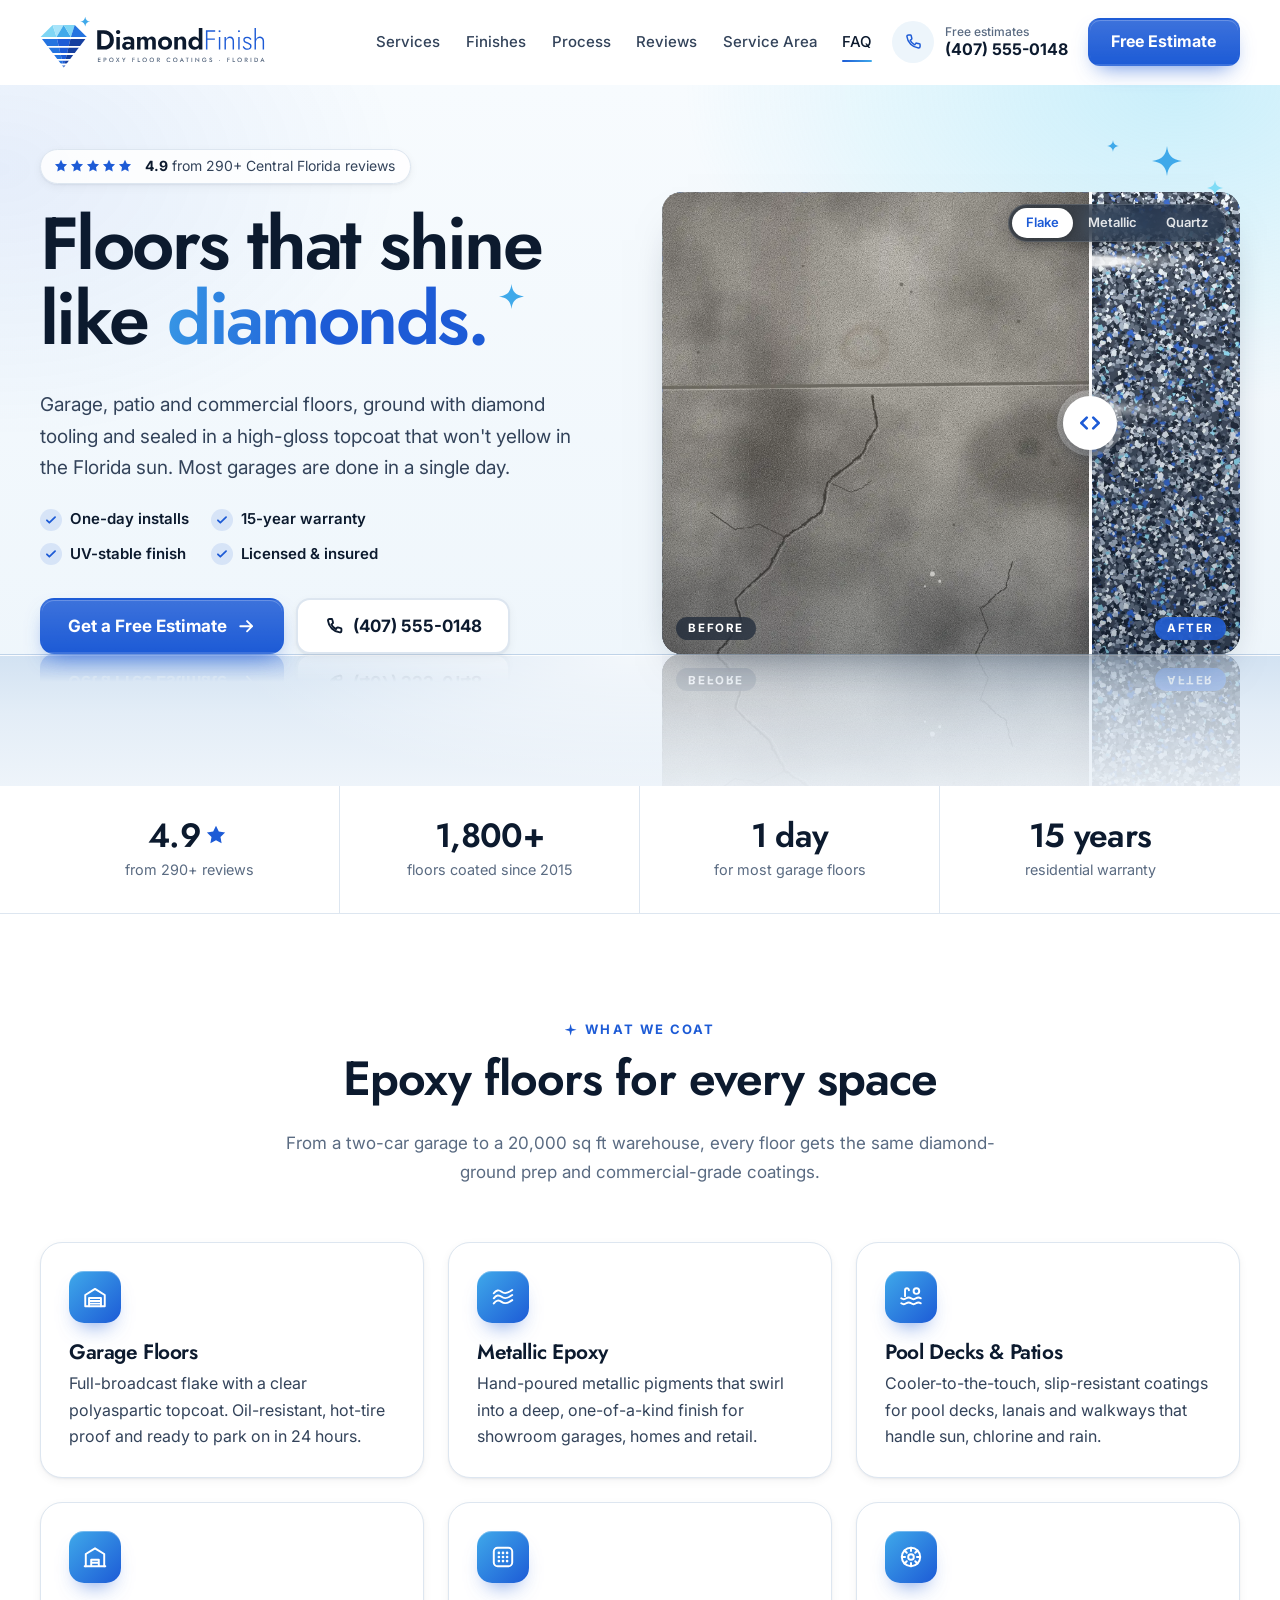
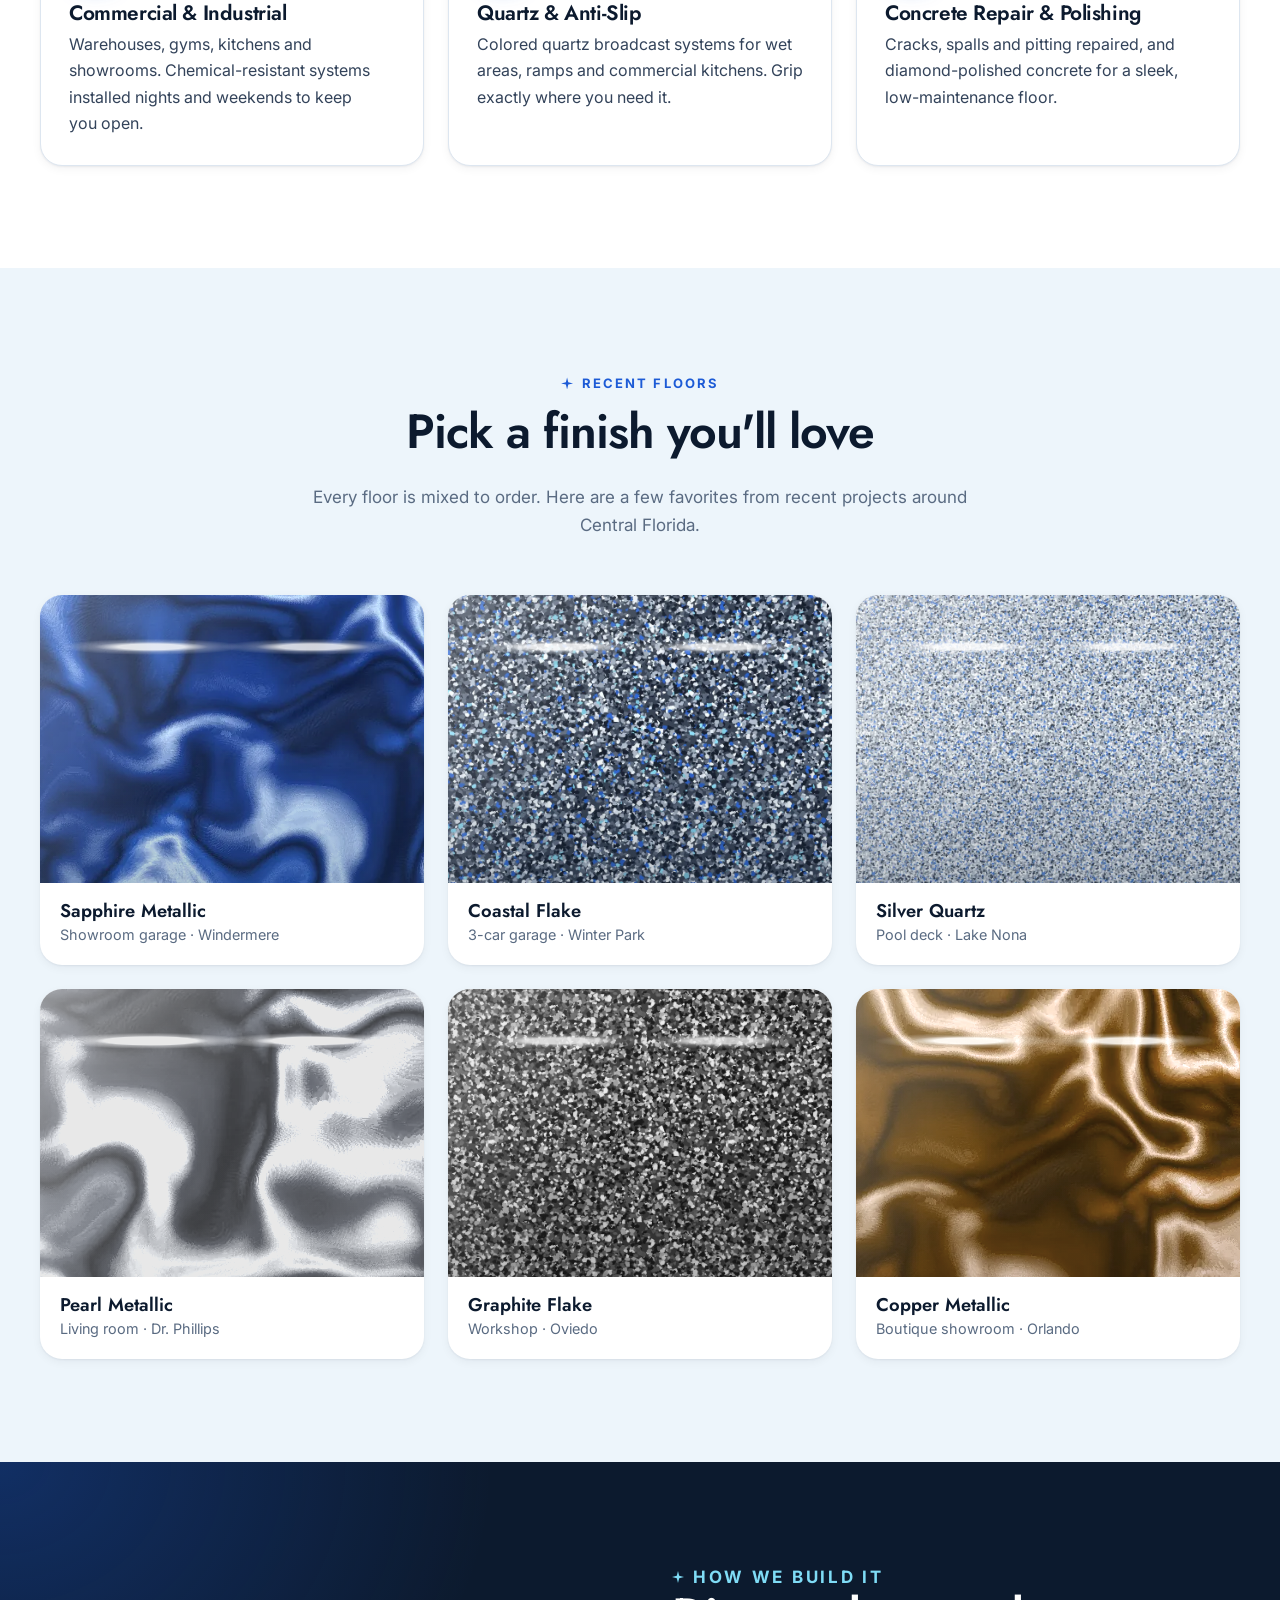
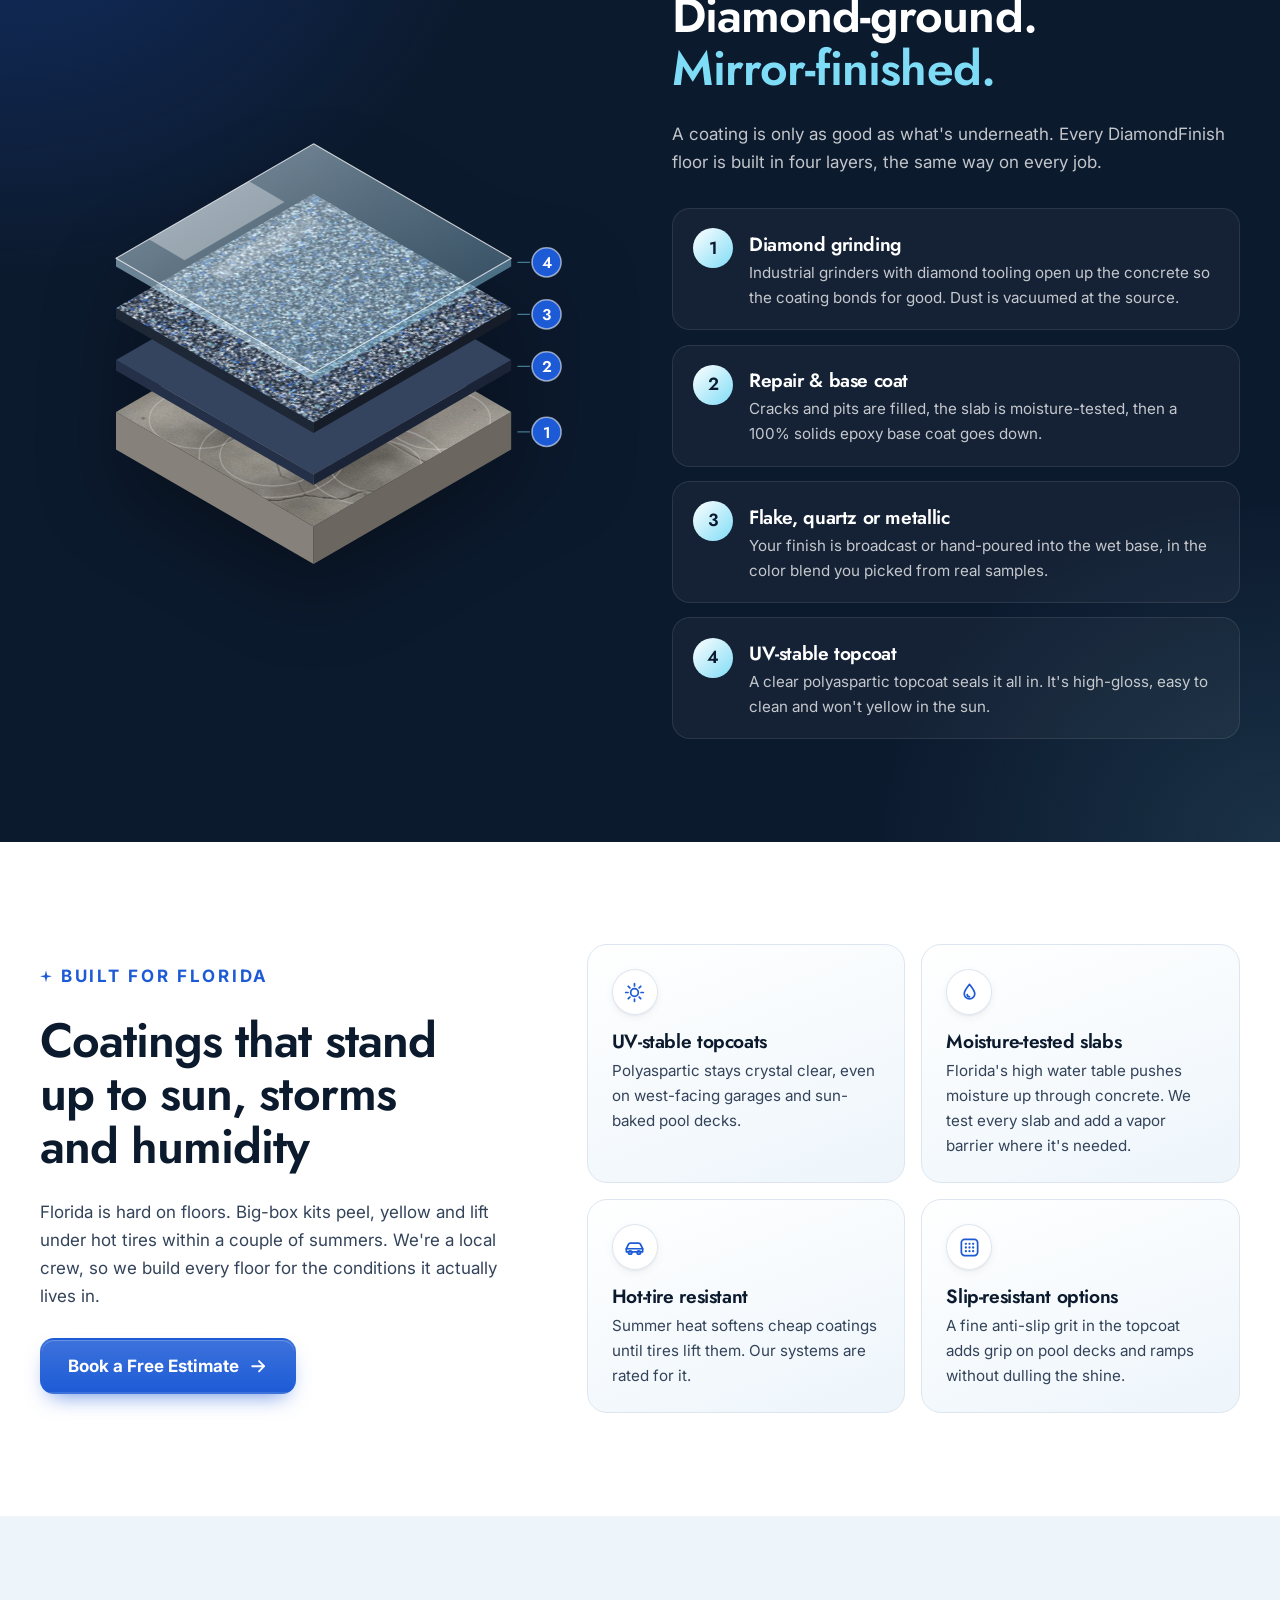
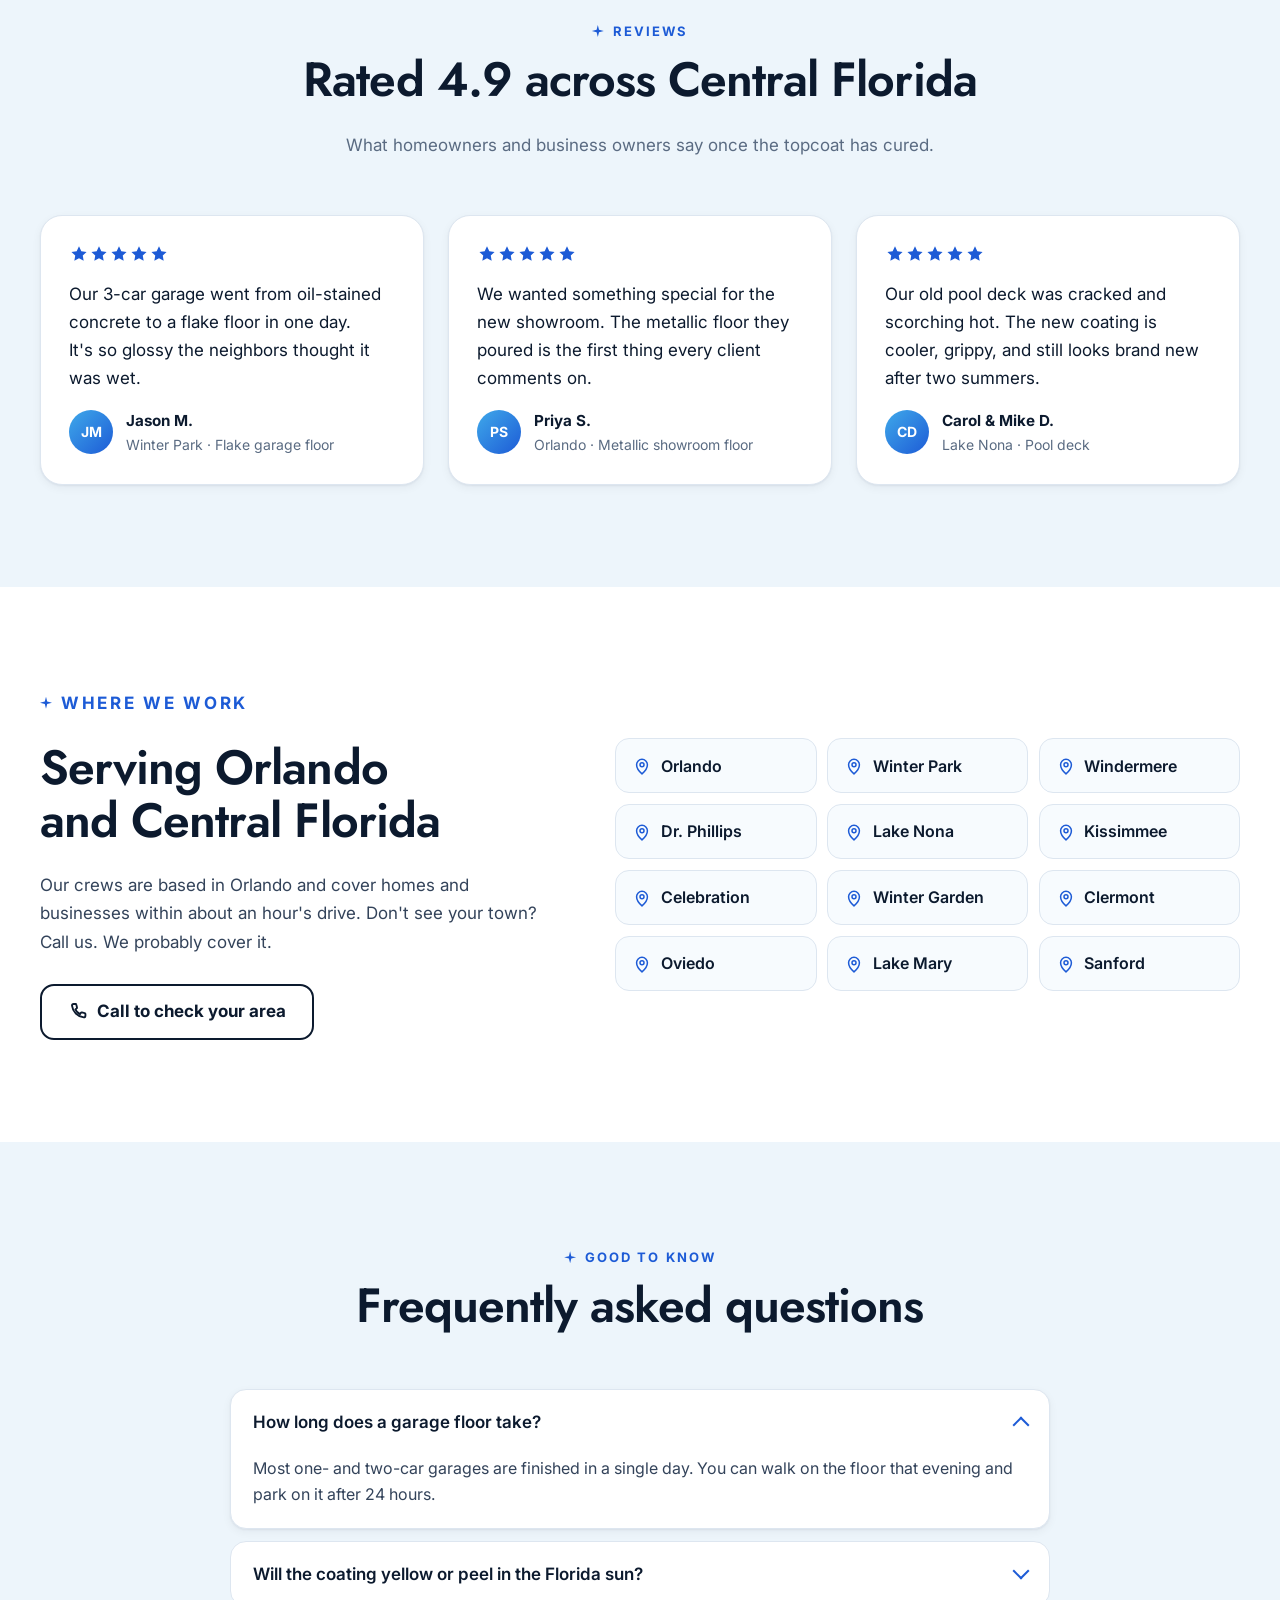
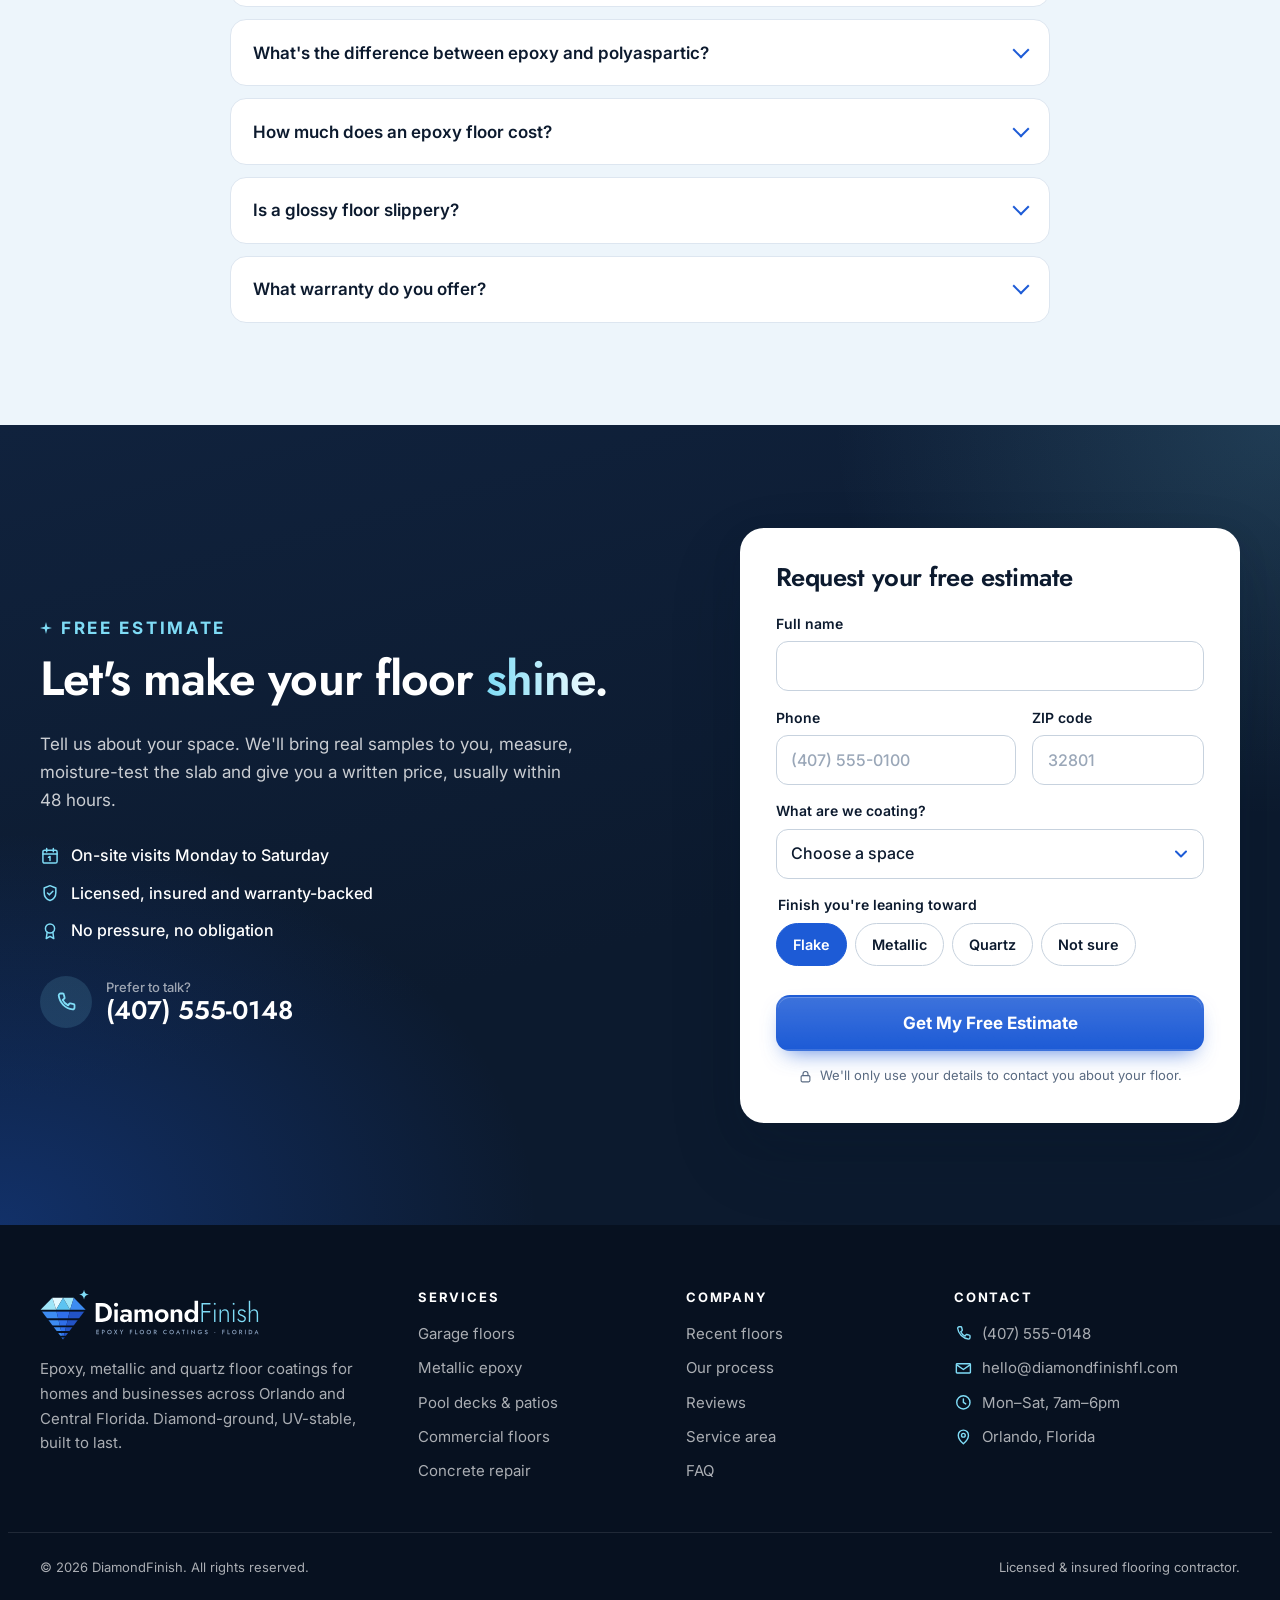
==== index.html @ 75e74183 "Add DiamondFinish site and Mirror Gloss brand One-page marketing site for a Florida epoxy flooring c" ====
<!doctype html>
<html lang="en">
<head>
  <meta charset="utf-8">
  <meta name="viewport" content="width=device-width, initial-scale=1">
  <title>Epoxy Floor Coatings in Orlando, FL | DiamondFinish</title>
  <meta name="description" content="Garage, metallic and pool deck epoxy floors across Orlando and Central Florida. Diamond-ground prep, UV-stable topcoats that won't yellow, and most garages done in one day. Free estimates.">
  <link rel="canonical" href="https://diamondfinishfl.com/">
  <meta name="theme-color" content="#0C1A2E">

  <meta property="og:type" content="website">
  <meta property="og:site_name" content="DiamondFinish">
  <meta property="og:title" content="DiamondFinish | Floors that shine like diamonds">
  <meta property="og:description" content="Epoxy floor coatings for Central Florida garages, pool decks and showrooms. Diamond-ground, UV-stable, done in a day.">
  <meta property="og:url" content="https://diamondfinishfl.com/">
  <meta property="og:image" content="https://diamondfinishfl.com/images/og-image.jpg">
  <meta property="og:image:width" content="1200">
  <meta property="og:image:height" content="630">
  <meta name="twitter:card" content="summary_large_image">

  <link rel="icon" href="images/favicon.svg" type="image/svg+xml">
  <link rel="icon" href="images/favicon-32.png" sizes="32x32" type="image/png">
  <link rel="apple-touch-icon" href="images/apple-touch-icon.png">

  <link rel="preconnect" href="https://fonts.googleapis.com">
  <link rel="preconnect" href="https://fonts.gstatic.com" crossorigin>
  <link rel="stylesheet" href="https://fonts.googleapis.com/css2?family=Inter:wght@400;500;600;700&family=Jost:wght@400;500;600;700&display=swap">
  <link rel="preload" href="images/finish-flake.webp" as="image" type="image/webp">
  <link rel="preload" href="images/concrete.webp" as="image" type="image/webp">
  <link rel="stylesheet" href="css/styles.css">
  <script>document.documentElement.classList.add("js");</script>

  <script type="application/ld+json">
  {
    "@context": "https://schema.org",
    "@type": "HomeAndConstructionBusiness",
    "name": "DiamondFinish",
    "url": "https://diamondfinishfl.com/",
    "logo": "https://diamondfinishfl.com/images/logo.svg",
    "image": "https://diamondfinishfl.com/images/og-image.jpg",
    "telephone": "+1-407-555-0148",
    "email": "hello@diamondfinishfl.com",
    "priceRange": "$$",
    "address": { "@type": "PostalAddress", "addressLocality": "Orlando", "addressRegion": "FL", "addressCountry": "US" },
    "areaServed": ["Orlando", "Winter Park", "Windermere", "Dr. Phillips", "Lake Nona", "Kissimmee", "Celebration", "Winter Garden", "Clermont", "Oviedo", "Lake Mary", "Sanford"],
    "openingHoursSpecification": [{
      "@type": "OpeningHoursSpecification",
      "dayOfWeek": ["Monday", "Tuesday", "Wednesday", "Thursday", "Friday", "Saturday"],
      "opens": "07:00",
      "closes": "18:00"
    }]
  }
  </script>
</head>
<body>
<a class="skip-link" href="#main">Skip to content</a>

<!-- Icon sprite + the brand gem -->
<svg class="sprite" xmlns="http://www.w3.org/2000/svg" aria-hidden="true" focusable="false">
  <defs>
    <path id="star-shape" d="M12 2.8l2.8 5.8 6.3.9-4.6 4.4 1.1 6.3L12 17.2l-5.6 3 1.1-6.3L2.9 9.5l6.3-.9z"/>
    <clipPath id="gem-gloss"><path d="M0 42.5h100v12.5H0zM0 58.5h100V68H0zM0 71.5h100v7H0zM0 82h100v5H0zM0 90.5h100V96H0z"/></clipPath>
  </defs>

  <!-- Logo mark: a cut gem whose pavilion turns into gloss lines. Colours come from --g1…--g6. -->
  <symbol id="gem" viewBox="4 0 94 96">
    <path fill="var(--g2, #7FD6F4)" d="M6 39 28 17 35 39z"/><path fill="var(--g1, #A8E4FA)" d="M28 17h20L35 39z"/>
    <path fill="var(--g3, #3FA9EA)" d="M35 39 48 17 61 39z"/><path fill="var(--g2, #7FD6F4)" d="M48 17h20L61 39z"/>
    <path fill="var(--g4, #2474E0)" d="M61 39 68 17 90 39z"/>
    <g clip-path="url(#gem-gloss)"><path fill="var(--g4, #2474E0)" d="M6 39h29l13 55z"/><path fill="var(--g5, #1D5BD6)" d="M35 39h26L48 94z"/><path fill="var(--g6, #163F9F)" d="M61 39h29L48 94z"/></g>
    <path fill="var(--g3, #3FA9EA)" d="M87 2c.9 5.6 3.4 8.1 9 9-5.6.9-8.1 3.4-9 9-.9-5.6-3.4-8.1-9-9 5.6-.9 8.1-3.4 9-9z"/>
  </symbol>
  <symbol id="sparkle" viewBox="0 0 24 24"><path d="M12 0c.9 7.3 3.5 10.6 12 12-8.5 1.4-11.1 4.7-12 12-.9-7.3-3.5-10.6-12-12C8.5 10.6 11.1 7.3 12 0z"/></symbol>
  <symbol id="i-stars" viewBox="0 0 120 24"><use href="#star-shape"/><use href="#star-shape" x="24"/><use href="#star-shape" x="48"/><use href="#star-shape" x="72"/><use href="#star-shape" x="96"/></symbol>

  <symbol id="i-phone" viewBox="0 0 24 24"><path d="M6.6 3.5h2.2c.5 0 .9.3 1 .8l.8 3.4c.1.4-.1.9-.5 1.1L8.6 9.9a12 12 0 0 0 5.5 5.5l1.1-1.5c.2-.4.7-.6 1.1-.5l3.4.8c.5.1.8.5.8 1v2.2c0 1-.8 1.9-1.9 1.9A15.8 15.8 0 0 1 4.7 5.4c0-1 .9-1.9 1.9-1.9Z"/></symbol>
  <symbol id="i-mail" viewBox="0 0 24 24"><path d="M4 6h16a1 1 0 0 1 1 1v10a1 1 0 0 1-1 1H4a1 1 0 0 1-1-1V7a1 1 0 0 1 1-1Z"/><path d="m3.5 7.5 8.5 6 8.5-6"/></symbol>
  <symbol id="i-pin" viewBox="0 0 24 24"><path d="M12 21.5s-6.5-5.6-6.5-11a6.5 6.5 0 0 1 13 0c0 5.4-6.5 11-6.5 11Z"/><circle cx="12" cy="10.5" r="2.4"/></symbol>
  <symbol id="i-clock" viewBox="0 0 24 24"><circle cx="12" cy="12" r="8.5"/><path d="M12 7.5V12l3 2"/></symbol>
  <symbol id="i-arrow" viewBox="0 0 24 24"><path d="M5 12h14M13 6l6 6-6 6"/></symbol>
  <symbol id="i-check" viewBox="0 0 24 24"><path d="m5 12.5 4.2 4.2L19 7"/></symbol>
  <symbol id="i-shield" viewBox="0 0 24 24"><path d="M12 3.2 19 6v5.3c0 4.6-3 8.3-7 9.6-4-1.3-7-5-7-9.6V6l7-2.8Z"/><path d="m9 12 2.2 2.2L15.5 10"/></symbol>
  <symbol id="i-award" viewBox="0 0 24 24"><circle cx="12" cy="9" r="5.5"/><path d="M8.6 13.4 7.5 21l4.5-2.6 4.5 2.6-1.1-7.6"/></symbol>
  <symbol id="i-lock" viewBox="0 0 24 24"><rect x="5" y="10.5" width="14" height="10" rx="2"/><path d="M8 10.5V8a4 4 0 0 1 8 0v2.5"/></symbol>
  <symbol id="i-calendar" viewBox="0 0 24 24"><rect x="3.5" y="5" width="17" height="15.5" rx="2"/><path d="M3.5 9.5h17M8 3v4M16 3v4"/><path d="m10.2 13.6 1.8-1.1v5"/></symbol>
  <symbol id="i-garage" viewBox="0 0 24 24"><path d="M3 10.2 12 4.5l9 5.7V20.5H3Z"/><path d="M6.5 20.5v-7.5h11v7.5M6.5 15.6h11M6.5 18.1h11"/></symbol>
  <symbol id="i-swirl" viewBox="0 0 24 24"><path d="M3.5 8.5c2.2-3 4.6-3.4 7.2-1.4s5 1.9 9.8-1.6M3.5 13.2c2.2-3 4.6-3.4 7.2-1.4s5 1.9 9.8-1.6M3.5 17.9c2.2-3 4.6-3.4 7.2-1.4s5 1.9 9.8-1.6"/></symbol>
  <symbol id="i-pool" viewBox="0 0 24 24"><circle cx="17" cy="6.5" r="2.6"/><path d="M3 13.2c1.6 1.1 3.1 1.1 4.6 0s3-1.1 4.5 0 3 1.1 4.5 0 3-1.1 4.4 0M3 17.8c1.6 1.1 3.1 1.1 4.6 0s3-1.1 4.5 0 3 1.1 4.5 0 3-1.1 4.4 0"/><path d="M6.5 11.2V5.8a1.8 1.8 0 0 1 3.6 0"/></symbol>
  <symbol id="i-building" viewBox="0 0 24 24"><path d="M3.5 20.5V9.2L12 4l8.5 5.2v11.3"/><path d="M2.5 20.5h19M8.5 20.5v-6h7v6M8.5 17.3h7"/></symbol>
  <symbol id="i-grip" viewBox="0 0 24 24"><rect x="3.5" y="3.5" width="17" height="17" rx="3.5"/><g fill="currentColor" stroke="none"><circle cx="8.2" cy="8.2" r="1.2"/><circle cx="12" cy="8.2" r="1.2"/><circle cx="15.8" cy="8.2" r="1.2"/><circle cx="8.2" cy="12" r="1.2"/><circle cx="12" cy="12" r="1.2"/><circle cx="15.8" cy="12" r="1.2"/><circle cx="8.2" cy="15.8" r="1.2"/><circle cx="12" cy="15.8" r="1.2"/><circle cx="15.8" cy="15.8" r="1.2"/></g></symbol>
  <symbol id="i-disc" viewBox="0 0 24 24"><circle cx="12" cy="12" r="8.5"/><circle cx="12" cy="12" r="2.6"/><path d="M12 3.5v3M12 17.5v3M3.5 12h3M17.5 12h3M6 6l2.1 2.1M15.9 15.9 18 18M6 18l2.1-2.1M15.9 8.1 18 6"/></symbol>
  <symbol id="i-sun" viewBox="0 0 24 24"><circle cx="12" cy="12" r="4"/><path d="M12 2.8v2.4M12 18.8v2.4M2.8 12h2.4M18.8 12h2.4M5.5 5.5l1.7 1.7M16.8 16.8l1.7 1.7M5.5 18.5l1.7-1.7M16.8 7.2l1.7-1.7"/></symbol>
  <symbol id="i-drop" viewBox="0 0 24 24"><path d="M12 3.5c2.9 3.6 5.5 6.7 5.5 9.7a5.5 5.5 0 0 1-11 0c0-3 2.6-6.1 5.5-9.7Z"/><path d="M9.6 14.2a2.5 2.5 0 0 0 2.4 2.3"/></symbol>
  <symbol id="i-car" viewBox="0 0 24 24"><path d="M3.5 16.5v-3.2L5.8 8.6a2 2 0 0 1 1.8-1.1h8.8a2 2 0 0 1 1.8 1.1l2.3 4.7v3.2Z"/><path d="M3.5 13.3h17"/><circle cx="7.5" cy="17.2" r="1.8"/><circle cx="16.5" cy="17.2" r="1.8"/></symbol>
</svg>

<header class="header" data-header>
  <div class="container header__inner">
    <a class="brand" href="#top" aria-label="DiamondFinish home">
      <img src="images/logo.svg" alt="DiamondFinish" width="492" height="113">
    </a>

    <nav class="nav" id="site-nav" aria-label="Main">
      <ul class="nav__list">
        <li><a href="#services">Services</a></li>
        <li><a href="#finishes">Finishes</a></li>
        <li><a href="#process">Process</a></li>
        <li><a href="#reviews">Reviews</a></li>
        <li><a href="#areas">Service Area</a></li>
        <li><a href="#faq">FAQ</a></li>
      </ul>
      <div class="nav__cta">
        <a class="btn btn--primary btn--lg" href="#estimate">Get a Free Estimate</a>
        <a class="btn btn--outline btn--lg" href="tel:+14075550148"><svg class="icon"><use href="#i-phone"/></svg>(407) 555-0148</a>
      </div>
    </nav>

    <div class="header__actions">
      <a class="header__phone" href="tel:+14075550148">
        <span class="header__phone-icon"><svg class="icon"><use href="#i-phone"/></svg></span>
        <span><small>Free estimates</small>(407) 555-0148</span>
      </a>
      <a class="btn btn--primary header__cta" href="#estimate">Free Estimate</a>
      <button class="nav-toggle" type="button" aria-expanded="false" aria-controls="site-nav" aria-label="Open menu">
        <span></span><span></span><span></span>
      </button>
    </div>
  </div>
</header>

<main id="main">

  <!-- ============================== HERO ============================== -->
  <section class="hero" id="top">
    <div class="container hero__grid">
      <div class="hero__copy">
        <p class="hero__badge"><svg class="stars" aria-hidden="true"><use href="#i-stars"/></svg><span><strong>4.9</strong> from 290+ <span class="xs-hide">Central Florida </span>reviews</span></p>
        <h1 class="hero__title">Floors that shine like <span class="shine">diamonds.<svg class="shine__spark" aria-hidden="true"><use href="#sparkle"/></svg></span></h1>
        <p class="hero__lead">Garage, patio and commercial floors, ground with diamond tooling and sealed in a high-gloss topcoat that won't yellow in the Florida sun. Most garages are done in a single day.</p>
        <ul class="hero__checks">
          <li><svg class="icon"><use href="#i-check"/></svg>One-day installs</li>
          <li><svg class="icon"><use href="#i-check"/></svg>15-year warranty</li>
          <li><svg class="icon"><use href="#i-check"/></svg>UV-stable finish</li>
          <li><svg class="icon"><use href="#i-check"/></svg>Licensed &amp; insured</li>
        </ul>
        <div class="hero__ctas">
          <a class="btn btn--primary btn--lg" href="#estimate"><span><span class="xs-hide">Get a </span>Free Estimate</span><svg class="icon xs-hide"><use href="#i-arrow"/></svg></a>
          <a class="btn btn--white btn--lg" href="tel:+14075550148"><svg class="icon"><use href="#i-phone"/></svg><span class="xs-hide">(407) 555-0148</span><span class="xs-show">Call Now</span></a>
        </div>
      </div>

      <div class="hero__visual">
        <svg class="hero__spark hero__spark--a" aria-hidden="true"><use href="#sparkle"/></svg>
        <svg class="hero__spark hero__spark--b" aria-hidden="true"><use href="#sparkle"/></svg>
        <svg class="hero__spark hero__spark--c" aria-hidden="true"><use href="#sparkle"/></svg>

        <!-- Before/after sample board. JS drives --pos; the radios swap the finish. -->
        <div class="board" data-compare data-finish="flake">
          <div class="board__after" aria-hidden="true">
            <div class="board__finish board__finish--flake"></div>
            <div class="board__finish board__finish--metallic"></div>
            <div class="board__finish board__finish--quartz"></div>
            <div class="board__gloss"></div>
          </div>
          <div class="board__before" aria-hidden="true"></div>
          <span class="board__tag board__tag--before" aria-hidden="true">Before</span>
          <span class="board__tag board__tag--after" aria-hidden="true">After</span>

          <div class="board__divider">
            <div class="board__handle" role="slider" tabindex="0" aria-label="Before and after comparison" aria-valuemin="0" aria-valuemax="100" aria-valuenow="50" aria-valuetext="50% bare concrete, 50% finished floor">
              <svg viewBox="0 0 24 24" aria-hidden="true"><path d="M9 7l-5 5 5 5M15 7l5 5-5 5"/></svg>
            </div>
          </div>

          <fieldset class="finish-switch">
            <legend class="sr-only">Show a finish</legend>
            <label><input type="radio" name="finish" value="flake" checked><span>Flake</span></label>
            <label><input type="radio" name="finish" value="metallic"><span>Metallic</span></label>
            <label><input type="radio" name="finish" value="quartz"><span>Quartz</span></label>
          </fieldset>
        </div>
      </div>
    </div>
    <div class="hero__floor" aria-hidden="true"></div>
  </section>

  <!-- ============================== TRUST ============================== -->
  <section class="trust" aria-label="DiamondFinish at a glance">
    <div class="container trust__grid">
      <div class="trust__item"><strong>4.9<svg class="icon icon--star" aria-hidden="true"><use href="#star-shape"/></svg></strong><span>from 290+ reviews</span></div>
      <div class="trust__item"><strong>1,800+</strong><span>floors coated since 2015</span></div>
      <div class="trust__item"><strong>1 day</strong><span>for most garage floors</span></div>
      <div class="trust__item"><strong>15 years</strong><span>residential warranty</span></div>
    </div>
  </section>

  <!-- ============================== SERVICES ============================== -->
  <section class="section" id="services">
    <div class="container">
      <header class="section-head" data-reveal>
        <p class="eyebrow">What we coat</p>
        <h2>Epoxy floors for every space</h2>
        <p>From a two-car garage to a 20,000 sq ft warehouse, every floor gets the same diamond-ground prep and commercial-grade coatings.</p>
      </header>
      <ul class="services">
        <li class="service" data-reveal><span class="service__icon"><svg class="icon"><use href="#i-garage"/></svg></span><h3>Garage Floors</h3><p>Full-broadcast flake with a clear polyaspartic topcoat. Oil-resistant, hot-tire proof and ready to park on in 24 hours.</p></li>
        <li class="service" data-reveal style="--d:1"><span class="service__icon"><svg class="icon"><use href="#i-swirl"/></svg></span><h3>Metallic Epoxy</h3><p>Hand-poured metallic pigments that swirl into a deep, one-of-a-kind finish for showroom garages, homes and retail.</p></li>
        <li class="service" data-reveal style="--d:2"><span class="service__icon"><svg class="icon"><use href="#i-pool"/></svg></span><h3>Pool Decks &amp; Patios</h3><p>Cooler-to-the-touch, slip-resistant coatings for pool decks, lanais and walkways that handle sun, chlorine and rain.</p></li>
        <li class="service" data-reveal><span class="service__icon"><svg class="icon"><use href="#i-building"/></svg></span><h3>Commercial &amp; Industrial</h3><p>Warehouses, gyms, kitchens and showrooms. Chemical-resistant systems installed nights and weekends to keep you open.</p></li>
        <li class="service" data-reveal style="--d:1"><span class="service__icon"><svg class="icon"><use href="#i-grip"/></svg></span><h3>Quartz &amp; Anti-Slip</h3><p>Colored quartz broadcast systems for wet areas, ramps and commercial kitchens. Grip exactly where you need it.</p></li>
        <li class="service" data-reveal style="--d:2"><span class="service__icon"><svg class="icon"><use href="#i-disc"/></svg></span><h3>Concrete Repair &amp; Polishing</h3><p>Cracks, spalls and pitting repaired, and diamond-polished concrete for a sleek, low-maintenance floor.</p></li>
      </ul>
    </div>
  </section>

  <!-- ============================== FINISHES ============================== -->
  <section class="section section--frost" id="finishes">
    <div class="container">
      <header class="section-head" data-reveal>
        <p class="eyebrow">Recent floors</p>
        <h2>Pick a finish you'll love</h2>
        <p>Every floor is mixed to order. Here are a few favorites from recent projects around Central Florida.</p>
      </header>
      <ul class="finishes">
        <li class="finish" data-reveal><div class="finish__swatch finish__swatch--metallic"></div><p><strong>Sapphire Metallic</strong>Showroom garage · Windermere</p></li>
        <li class="finish" data-reveal style="--d:1"><div class="finish__swatch finish__swatch--flake"></div><p><strong>Coastal Flake</strong>3-car garage · Winter Park</p></li>
        <li class="finish" data-reveal style="--d:2"><div class="finish__swatch finish__swatch--quartz"></div><p><strong>Silver Quartz</strong>Pool deck · Lake Nona</p></li>
        <li class="finish" data-reveal><div class="finish__swatch finish__swatch--pearl"></div><p><strong>Pearl Metallic</strong>Living room · Dr. Phillips</p></li>
        <li class="finish" data-reveal style="--d:1"><div class="finish__swatch finish__swatch--graphite"></div><p><strong>Graphite Flake</strong>Workshop · Oviedo</p></li>
        <li class="finish" data-reveal style="--d:2"><div class="finish__swatch finish__swatch--copper"></div><p><strong>Copper Metallic</strong>Boutique showroom · Orlando</p></li>
      </ul>
    </div>
  </section>

  <!-- ============================== PROCESS ============================== -->
  <section class="section process" id="process">
    <div class="container process__inner">
      <div class="process__visual" data-reveal>
        <!-- Exploded view of the floor system; numbers match the steps -->
        <svg class="layers" viewBox="0 0 500 440" role="img" aria-label="The four layers of a DiamondFinish floor: diamond-ground concrete, epoxy base coat, flake or metallic coat, UV-stable topcoat">
          <defs>
            <pattern id="p-flake" patternUnits="userSpaceOnUse" width="120" height="120" patternTransform="matrix(.866 .5 -.866 .5 0 0)"><image href="images/finish-flake.webp" width="120" height="120"/></pattern>
            <pattern id="p-concrete" patternUnits="userSpaceOnUse" width="400" height="300" patternTransform="matrix(.866 .5 -.866 .5 0 0)"><image href="images/concrete.webp" width="400" height="300"/></pattern>
            <clipPath id="clip-slab"><path d="M240 168 430 278 240 388 50 278z"/></clipPath>
            <linearGradient id="g-coat" x1="0" y1="0" x2="1" y2="1"><stop offset="0" stop-color="#EAF8FF" stop-opacity=".55"/><stop offset="1" stop-color="#9FDDF6" stop-opacity=".22"/></linearGradient>
          </defs>
          <!-- 1 · concrete slab, with the circular marks diamond grinding leaves -->
          <path fill="#86827B" d="M50 278 240 388v36L50 314z"/><path fill="#6B6760" d="M240 388 430 278v36L240 424z"/>
          <path fill="url(#p-concrete)" d="M240 168 430 278 240 388 50 278z"/>
          <g clip-path="url(#clip-slab)" fill="none" stroke="#fff" stroke-opacity=".22" stroke-width="1.4">
            <ellipse cx="200" cy="320" rx="70" ry="40"/><ellipse cx="200" cy="320" rx="50" ry="29"/><ellipse cx="300" cy="330" rx="66" ry="38"/><ellipse cx="300" cy="330" rx="44" ry="25"/><ellipse cx="130" cy="285" rx="48" ry="28"/><ellipse cx="360" cy="285" rx="50" ry="29"/>
          </g>
          <!-- 2 · epoxy base coat -->
          <path fill="#243047" d="M50 228 240 338v10L50 238z"/><path fill="#1B2436" d="M240 338 430 228v10L240 348z"/>
          <path fill="#34435E" d="M240 118 430 228 240 338 50 228z"/>
          <!-- 3 · flake coat -->
          <path fill="#1E2735" d="M50 178 240 288v10L50 188z"/><path fill="#161D29" d="M240 288 430 178v10L240 298z"/>
          <path fill="url(#p-flake)" d="M240 68 430 178 240 288 50 178z"/>
          <!-- 4 · clear UV-stable topcoat -->
          <path fill="#CBEFFF" fill-opacity=".5" d="M50 130 240 240v8L50 138z"/><path fill="#9ADAF3" fill-opacity=".45" d="M240 240 430 130v8L240 248z"/>
          <path fill="url(#g-coat)" stroke="#fff" stroke-opacity=".75" d="M240 20 430 130 240 240 50 130z"/>
          <path fill="#fff" fill-opacity=".35" d="M178 56 212 76 116 132 82 112z"/><path fill="#fff" fill-opacity=".2" d="M232 87 250 97 154 153 136 143z"/>
          <!-- step numbers -->
          <g class="layers__tags" font-family="Jost, sans-serif" font-weight="600" font-size="15" text-anchor="middle">
            <path d="M436 134h12M436 184h12M436 234h12M436 297h12" stroke="#7FDCF6" stroke-opacity=".5"/>
            <circle cx="464" cy="134" r="14"/><text x="464" y="139.5">4</text>
            <circle cx="464" cy="184" r="14"/><text x="464" y="189.5">3</text>
            <circle cx="464" cy="234" r="14"/><text x="464" y="239.5">2</text>
            <circle cx="464" cy="297" r="14"/><text x="464" y="302.5">1</text>
          </g>
        </svg>
      </div>

      <div class="process__copy">
        <header data-reveal>
          <p class="eyebrow eyebrow--light">How we build it</p>
          <h2>Diamond-ground. <span>Mirror-finished.</span></h2>
          <p>A coating is only as good as what's underneath. Every DiamondFinish floor is built in four layers, the same way on every job.</p>
        </header>
        <ol class="steps">
          <li class="step" data-reveal><span class="step__num">1</span><div><h3>Diamond grinding</h3><p>Industrial grinders with diamond tooling open up the concrete so the coating bonds for good. Dust is vacuumed at the source.</p></div></li>
          <li class="step" data-reveal style="--d:1"><span class="step__num">2</span><div><h3>Repair &amp; base coat</h3><p>Cracks and pits are filled, the slab is moisture-tested, then a 100% solids epoxy base coat goes down.</p></div></li>
          <li class="step" data-reveal style="--d:2"><span class="step__num">3</span><div><h3>Flake, quartz or metallic</h3><p>Your finish is broadcast or hand-poured into the wet base, in the color blend you picked from real samples.</p></div></li>
          <li class="step" data-reveal style="--d:3"><span class="step__num">4</span><div><h3>UV-stable topcoat</h3><p>A clear polyaspartic topcoat seals it all in. It's high-gloss, easy to clean and won't yellow in the sun.</p></div></li>
        </ol>
      </div>
    </div>
  </section>

  <!-- ============================== BUILT FOR FLORIDA ============================== -->
  <section class="section" id="about">
    <div class="container about">
      <div class="about__copy" data-reveal>
        <p class="eyebrow">Built for Florida</p>
        <h2>Coatings that stand up to sun, storms and humidity</h2>
        <p>Florida is hard on floors. Big-box kits peel, yellow and lift under hot tires within a couple of summers. We're a local crew, so we build every floor for the conditions it actually lives in.</p>
        <a class="btn btn--primary btn--lg" href="#estimate">Book a Free Estimate<svg class="icon"><use href="#i-arrow"/></svg></a>
      </div>
      <ul class="features">
        <li class="feature" data-reveal><span class="feature__icon"><svg class="icon"><use href="#i-sun"/></svg></span><h3>UV-stable topcoats</h3><p>Polyaspartic stays crystal clear, even on west-facing garages and sun-baked pool decks.</p></li>
        <li class="feature" data-reveal style="--d:1"><span class="feature__icon"><svg class="icon"><use href="#i-drop"/></svg></span><h3>Moisture-tested slabs</h3><p>Florida's high water table pushes moisture up through concrete. We test every slab and add a vapor barrier where it's needed.</p></li>
        <li class="feature" data-reveal style="--d:2"><span class="feature__icon"><svg class="icon"><use href="#i-car"/></svg></span><h3>Hot-tire resistant</h3><p>Summer heat softens cheap coatings until tires lift them. Our systems are rated for it.</p></li>
        <li class="feature" data-reveal style="--d:3"><span class="feature__icon"><svg class="icon"><use href="#i-grip"/></svg></span><h3>Slip-resistant options</h3><p>A fine anti-slip grit in the topcoat adds grip on pool decks and ramps without dulling the shine.</p></li>
      </ul>
    </div>
  </section>

  <!-- ============================== REVIEWS ============================== -->
  <section class="section section--frost" id="reviews">
    <div class="container">
      <header class="section-head" data-reveal>
        <p class="eyebrow">Reviews</p>
        <h2>Rated 4.9 across Central Florida</h2>
        <p>What homeowners and business owners say once the topcoat has cured.</p>
      </header>
      <div class="reviews">
        <figure class="review" data-reveal>
          <svg class="stars" role="img" aria-label="5 out of 5 stars"><use href="#i-stars"/></svg>
          <blockquote><p>Our 3-car garage went from oil-stained concrete to a flake floor in one day. It's so glossy the neighbors thought it was wet.</p></blockquote>
          <figcaption><span class="avatar" aria-hidden="true">JM</span><span><strong>Jason M.</strong>Winter Park · Flake garage floor</span></figcaption>
        </figure>
        <figure class="review" data-reveal style="--d:1">
          <svg class="stars" role="img" aria-label="5 out of 5 stars"><use href="#i-stars"/></svg>
          <blockquote><p>We wanted something special for the new showroom. The metallic floor they poured is the first thing every client comments on.</p></blockquote>
          <figcaption><span class="avatar" aria-hidden="true">PS</span><span><strong>Priya S.</strong>Orlando · Metallic showroom floor</span></figcaption>
        </figure>
        <figure class="review" data-reveal style="--d:2">
          <svg class="stars" role="img" aria-label="5 out of 5 stars"><use href="#i-stars"/></svg>
          <blockquote><p>Our old pool deck was cracked and scorching hot. The new coating is cooler, grippy, and still looks brand new after two summers.</p></blockquote>
          <figcaption><span class="avatar" aria-hidden="true">CD</span><span><strong>Carol &amp; Mike D.</strong>Lake Nona · Pool deck</span></figcaption>
        </figure>
      </div>
    </div>
  </section>

  <!-- ============================== SERVICE AREA ============================== -->
  <section class="section areas" id="areas">
    <div class="container areas__inner">
      <div class="areas__copy" data-reveal>
        <p class="eyebrow">Where we work</p>
        <h2>Serving Orlando and Central Florida</h2>
        <p>Our crews are based in Orlando and cover homes and businesses within about an hour's drive. Don't see your town? Call us. We probably cover it.</p>
        <a class="btn btn--outline btn--lg" href="tel:+14075550148"><svg class="icon"><use href="#i-phone"/></svg>Call to check your area</a>
      </div>
      <ul class="areas__list" data-reveal style="--d:1">
        <li><svg class="icon"><use href="#i-pin"/></svg>Orlando</li>
        <li><svg class="icon"><use href="#i-pin"/></svg>Winter Park</li>
        <li><svg class="icon"><use href="#i-pin"/></svg>Windermere</li>
        <li><svg class="icon"><use href="#i-pin"/></svg>Dr. Phillips</li>
        <li><svg class="icon"><use href="#i-pin"/></svg>Lake Nona</li>
        <li><svg class="icon"><use href="#i-pin"/></svg>Kissimmee</li>
        <li><svg class="icon"><use href="#i-pin"/></svg>Celebration</li>
        <li><svg class="icon"><use href="#i-pin"/></svg>Winter Garden</li>
        <li><svg class="icon"><use href="#i-pin"/></svg>Clermont</li>
        <li><svg class="icon"><use href="#i-pin"/></svg>Oviedo</li>
        <li><svg class="icon"><use href="#i-pin"/></svg>Lake Mary</li>
        <li><svg class="icon"><use href="#i-pin"/></svg>Sanford</li>
      </ul>
    </div>
  </section>

  <!-- ============================== FAQ ============================== -->
  <section class="section section--frost" id="faq">
    <div class="container container--narrow">
      <header class="section-head" data-reveal>
        <p class="eyebrow">Good to know</p>
        <h2>Frequently asked questions</h2>
      </header>
      <div class="faq" data-reveal>
        <details class="faq__item" open>
          <summary>How long does a garage floor take?</summary>
          <p>Most one- and two-car garages are finished in a single day. You can walk on the floor that evening and park on it after 24 hours.</p>
        </details>
        <details class="faq__item">
          <summary>Will the coating yellow or peel in the Florida sun?</summary>
          <p>Our polyaspartic topcoats are UV-stable, so they stay clear. Peeling almost always comes from poor prep or trapped moisture, which is why we diamond-grind and moisture-test every slab before we coat it.</p>
        </details>
        <details class="faq__item">
          <summary>What's the difference between epoxy and polyaspartic?</summary>
          <p>Epoxy builds a thick, tough base coat. Polyaspartic cures fast, stays flexible and doesn't yellow, which makes it the ideal topcoat. We use each where it performs best.</p>
        </details>
        <details class="faq__item">
          <summary>How much does an epoxy floor cost?</summary>
          <p>It depends on the size, the condition of the concrete and the finish you choose. Every estimate is free, on site and in writing, and the price we quote is the price you pay.</p>
        </details>
        <details class="faq__item">
          <summary>Is a glossy floor slippery?</summary>
          <p>Flake and quartz floors have natural texture, and we can add a fine anti-slip grit to the topcoat for pool decks, ramps and anywhere that gets wet.</p>
        </details>
        <details class="faq__item">
          <summary>What warranty do you offer?</summary>
          <p>Residential floors carry a 15-year warranty against peeling and delamination. Commercial systems are warranted to match their use and traffic.</p>
        </details>
      </div>
    </div>
  </section>

  <!-- ============================== ESTIMATE ============================== -->
  <section class="estimate" id="estimate">
    <div class="container estimate__inner">
      <div class="estimate__copy" data-reveal>
        <p class="eyebrow eyebrow--light">Free estimate</p>
        <h2>Let's make your floor <span>shine.</span></h2>
        <p>Tell us about your space. We'll bring real samples to you, measure, moisture-test the slab and give you a written price, usually within 48 hours.</p>
        <ul class="estimate__list">
          <li><svg class="icon"><use href="#i-calendar"/></svg>On-site visits Monday to Saturday</li>
          <li><svg class="icon"><use href="#i-shield"/></svg>Licensed, insured and warranty-backed</li>
          <li><svg class="icon"><use href="#i-award"/></svg>No pressure, no obligation</li>
        </ul>
        <a class="estimate__phone" href="tel:+14075550148"><svg class="icon"><use href="#i-phone"/></svg><span><small>Prefer to talk?</small>(407) 555-0148</span></a>
      </div>

      <div class="estimate__card" data-reveal style="--d:1">
        <div data-estimate>
          <h3 class="estimate__title">Request your free estimate</h3>
          <form class="estimate-form" novalidate data-estimate-form>
            <div class="field">
              <label for="e-name">Full name</label>
              <input id="e-name" name="name" type="text" autocomplete="name" required>
              <span class="field__error" aria-live="polite"></span>
            </div>
            <div class="field-row">
              <div class="field">
                <label for="e-phone">Phone</label>
                <input id="e-phone" name="phone" type="tel" autocomplete="tel" inputmode="tel" placeholder="(407) 555-0100" required>
                <span class="field__error" aria-live="polite"></span>
              </div>
              <div class="field">
                <label for="e-zip">ZIP code</label>
                <input id="e-zip" name="zip" type="text" autocomplete="postal-code" inputmode="numeric" maxlength="5" placeholder="32801" required>
                <span class="field__error" aria-live="polite"></span>
              </div>
            </div>
            <div class="field">
              <label for="e-project">What are we coating?</label>
              <select id="e-project" name="project" required>
                <option value="" selected disabled>Choose a space</option>
                <option>1-car garage</option>
                <option>2-car garage</option>
                <option>3-car garage or larger</option>
                <option>Pool deck, patio or lanai</option>
                <option>Interior floor</option>
                <option>Commercial space</option>
              </select>
              <span class="field__error" aria-live="polite"></span>
            </div>
            <fieldset class="field chips">
              <legend>Finish you're leaning toward</legend>
              <label><input type="radio" name="finish" value="Flake" checked><span>Flake</span></label>
              <label><input type="radio" name="finish" value="Metallic"><span>Metallic</span></label>
              <label><input type="radio" name="finish" value="Quartz"><span>Quartz</span></label>
              <label><input type="radio" name="finish" value="Not sure"><span>Not sure</span></label>
            </fieldset>
            <button class="btn btn--primary btn--lg btn--block" type="submit">Get My Free Estimate</button>
            <p class="estimate-form__note"><svg class="icon"><use href="#i-lock"/></svg>We'll only use your details to contact you about your floor.</p>
          </form>
        </div>

        <div class="estimate-success" role="status" hidden data-estimate-success>
          <span class="estimate-success__icon"><svg class="icon"><use href="#i-check"/></svg></span>
          <h3 class="estimate__title">Request received!</h3>
          <p>Thanks, <span data-out="name">neighbor</span>. We'll call you at <strong data-out="phone"></strong> within one business day to set up your free on-site estimate.</p>
          <button class="btn btn--outline" type="button" data-estimate-reset>Send another request</button>
        </div>
      </div>
    </div>
  </section>
</main>

<footer class="footer">
  <div class="container footer__grid">
    <div class="footer__brand">
      <img src="images/logo-light.svg" alt="DiamondFinish" width="492" height="113" loading="lazy">
      <p>Epoxy, metallic and quartz floor coatings for homes and businesses across Orlando and Central Florida. Diamond-ground, UV-stable, built to last.</p>
    </div>
    <div>
      <h3>Services</h3>
      <ul>
        <li><a href="#services">Garage floors</a></li>
        <li><a href="#services">Metallic epoxy</a></li>
        <li><a href="#services">Pool decks &amp; patios</a></li>
        <li><a href="#services">Commercial floors</a></li>
        <li><a href="#services">Concrete repair</a></li>
      </ul>
    </div>
    <div>
      <h3>Company</h3>
      <ul>
        <li><a href="#finishes">Recent floors</a></li>
        <li><a href="#process">Our process</a></li>
        <li><a href="#reviews">Reviews</a></li>
        <li><a href="#areas">Service area</a></li>
        <li><a href="#faq">FAQ</a></li>
      </ul>
    </div>
    <div>
      <h3>Contact</h3>
      <ul class="footer__contact">
        <li><svg class="icon"><use href="#i-phone"/></svg><a href="tel:+14075550148">(407) 555-0148</a></li>
        <li><svg class="icon"><use href="#i-mail"/></svg><a href="mailto:hello@diamondfinishfl.com">hello@diamondfinishfl.com</a></li>
        <li><svg class="icon"><use href="#i-clock"/></svg><span>Mon–Sat, 7am–6pm</span></li>
        <li><svg class="icon"><use href="#i-pin"/></svg><span>Orlando, Florida</span></li>
      </ul>
    </div>
  </div>
  <div class="container footer__bottom">
    <p>© <span data-year>2026</span> DiamondFinish. All rights reserved.</p>
    <p>Licensed &amp; insured flooring contractor.</p>
  </div>
</footer>

<div class="mobile-bar">
  <a class="btn btn--dark" href="tel:+14075550148"><svg class="icon"><use href="#i-phone"/></svg>Call now</a>
  <a class="btn btn--primary" href="#estimate">Free estimate</a>
</div>

<script src="js/main.js" defer></script>
</body>
</html>
---- css/styles.css ----
/* ==========================================================================
   DiamondFinish — stylesheet
   Single file, no build step, mobile-first. Organised top-to-bottom:
   tokens → base → layout → components → header → hero → sections → footer
   ========================================================================== */

/* --------------------------------------------------------------------------
   1. Tokens — brand colours sampled from the Mirror Gloss logo
   -------------------------------------------------------------------------- */
:root {
  --ink: #0c1a2e;          /* Ink — wordmark, headings, dark sections */
  --ink-950: #071120;
  --ink-800: #13253d;
  --sapphire: #1d5bd6;     /* Sapphire — "Finish", buttons (5.9:1 with white) */
  --sapphire-700: #1748b0;
  --brilliant: #3fa9ea;    /* crown facet, gradients, sparkles */
  --ice: #7fdcf6;          /* Ice — sparkle, accents on dark */
  --ice-100: #dff6fd;
  --silver: #c7d2de;       /* Silver — borders, dividers */
  --frost: #edf5fb;        /* Frost — light sections */
  --frost-50: #f7fbfe;

  --text: #33435a;
  --muted: #5a6b82;
  --line: #dde6f0;
  --error: #c0262d;

  --font-display: "Jost", "Futura", "Century Gothic", system-ui, sans-serif;
  --font-sans: "Inter", -apple-system, BlinkMacSystemFont, "Segoe UI", Roboto, Helvetica, Arial, sans-serif;

  --container: 1200px;
  --gutter: clamp(1rem, 4vw, 2rem);
  --section-y: clamp(4rem, 8vw, 7rem);
  --header-h: 68px;

  --radius: 14px;
  --radius-lg: 22px;
  --shadow-sm: 0 1px 2px rgba(12, 26, 46, .06), 0 3px 10px rgba(12, 26, 46, .05);
  --shadow: 0 6px 16px rgba(12, 26, 46, .07), 0 18px 40px rgba(12, 26, 46, .09);
  --shadow-lg: 0 12px 30px rgba(12, 26, 46, .12), 0 32px 70px rgba(12, 26, 46, .18);

  --ease: cubic-bezier(.2, .7, .2, 1);
  --transition: 200ms var(--ease);
}

@media (min-width: 1080px) {
  :root { --header-h: 84px; }
}

/* --------------------------------------------------------------------------
   2. Base
   -------------------------------------------------------------------------- */
*, *::before, *::after { box-sizing: border-box; }

html {
  -webkit-text-size-adjust: 100%;
  scroll-behavior: smooth;
  scroll-padding-top: calc(var(--header-h) + 12px);
}

body {
  margin: 0;
  overflow-x: clip;
  font-family: var(--font-sans);
  font-size: 1rem;
  line-height: 1.65;
  color: var(--text);
  background: #fff;
  -webkit-font-smoothing: antialiased;
}

img, svg { display: block; max-width: 100%; }

a { color: var(--sapphire); text-underline-offset: .18em; }

h1, h2, h3 {
  margin: 0 0 .5em;
  font-family: var(--font-display);
  font-weight: 600;
  line-height: 1.1;
  letter-spacing: -.02em;
  color: var(--ink);
  text-wrap: balance;
}

p { margin: 0 0 1em; text-wrap: pretty; }
ul, ol { margin: 0; padding: 0; list-style: none; }

:focus-visible { outline: 3px solid var(--brilliant); outline-offset: 3px; }

.skip-link {
  position: absolute;
  z-index: 100;
  top: .75rem;
  left: .75rem;
  padding: .6rem 1rem;
  border-radius: 10px;
  background: var(--ink);
  color: #fff;
  font-weight: 600;
  transform: translateY(-160%);
  transition: transform var(--transition);
}
.skip-link:focus { transform: none; }

.sr-only {
  position: absolute;
  width: 1px;
  height: 1px;
  margin: -1px;
  padding: 0;
  overflow: hidden;
  clip: rect(0 0 0 0);
  white-space: nowrap;
  border: 0;
}

.sprite { position: absolute; width: 0; height: 0; overflow: hidden; }

/* Swap short labels in on small phones */
.xs-show { display: none; }
@media (max-width: 479.98px) {
  .xs-hide { display: none; }
  .xs-show { display: inline; }
}

.icon {
  width: 1.25em;
  height: 1.25em;
  flex: none;
  fill: none;
  stroke: currentColor;
  stroke-width: 1.8;
  stroke-linecap: round;
  stroke-linejoin: round;
}

.stars { width: 100px; height: 20px; flex: none; fill: var(--sapphire); }

/* --------------------------------------------------------------------------
   3. Layout
   -------------------------------------------------------------------------- */
.container {
  width: 100%;
  max-width: calc(var(--container) + 2 * var(--gutter));
  margin-inline: auto;
  padding-inline: var(--gutter);
}
.container--narrow { max-width: calc(820px + 2 * var(--gutter)); }

.section { padding-block: var(--section-y); }
.section--frost { background: var(--frost); }

.section-head {
  max-width: 46rem;
  margin: 0 auto clamp(2.5rem, 5vw, 3.5rem);
  text-align: center;
}
.section-head p:last-child { margin: 0; font-size: 1.0625rem; color: var(--muted); }

/* Small caps label with a sparkle bullet, borrowed from the logo */
.eyebrow {
  display: inline-flex;
  align-items: center;
  gap: .55rem;
  margin: 0 0 .9rem;
  font-size: .8125rem;
  font-weight: 700;
  line-height: 1.3;
  letter-spacing: .16em;
  text-transform: uppercase;
  color: var(--sapphire);
}
.eyebrow::before {
  content: "";
  width: 12px;
  height: 12px;
  flex: none;
  background: currentColor;
  clip-path: polygon(50% 0, 60% 40%, 100% 50%, 60% 60%, 50% 100%, 40% 60%, 0 50%, 40% 40%);
}
.eyebrow--light { color: var(--ice); }

.section h2,
.estimate h2 { font-size: clamp(2rem, 1.35rem + 2.4vw, 3rem); }

/* --------------------------------------------------------------------------
   4. Components
   -------------------------------------------------------------------------- */
.btn {
  position: relative;
  display: inline-flex;
  align-items: center;
  justify-content: center;
  gap: .55em;
  min-height: 48px;
  padding: .75rem 1.35rem;
  overflow: hidden;
  border: 2px solid transparent;
  border-radius: 12px;
  font: 700 1rem/1.2 var(--font-sans);
  text-decoration: none;
  white-space: nowrap;
  cursor: pointer;
  transition: background-color var(--transition), color var(--transition),
    border-color var(--transition), box-shadow var(--transition), transform var(--transition);
}
.btn:hover { transform: translateY(-1px); }
.btn:active { transform: none; }
.btn .icon { width: 1.2em; height: 1.2em; stroke-width: 2.2; }

.btn--primary {
  background: var(--sapphire) linear-gradient(180deg, rgba(255, 255, 255, .14), rgba(255, 255, 255, 0));
  color: #fff;
  box-shadow: 0 10px 22px -10px rgba(29, 91, 214, .75), inset 0 1px 0 rgba(255, 255, 255, .22);
}
.btn--primary:hover { background-color: var(--sapphire-700); }
/* a glint crosses the button on hover, like light on a fresh topcoat */
.btn--primary::after {
  content: "";
  position: absolute;
  inset: 0;
  background: linear-gradient(105deg, transparent 35%, rgba(255, 255, 255, .45) 50%, transparent 65%);
  transform: translateX(-120%);
  transition: transform .7s var(--ease);
  pointer-events: none;
}
.btn--primary:hover::after { transform: translateX(120%); }

.btn--white { background: #fff; color: var(--ink); border-color: var(--line); box-shadow: var(--shadow-sm); }
.btn--white:hover { border-color: var(--silver); color: var(--sapphire); }
.btn--outline { border-color: var(--ink); color: var(--ink); background: transparent; }
.btn--outline:hover { background: var(--ink); color: #fff; }
.btn--dark { background: var(--ink); color: #fff; }
.btn--dark:hover { background: var(--ink-800); }

.btn--lg { min-height: 56px; padding: .9rem 1.6rem; font-size: 1.0625rem; border-radius: 14px; }
.btn--block { width: 100%; }

/* --------------------------------------------------------------------------
   5. Header + navigation
   -------------------------------------------------------------------------- */
.header {
  position: sticky;
  top: 0;
  z-index: 50;
  background: rgba(255, 255, 255, .88);
  -webkit-backdrop-filter: saturate(160%) blur(14px);
  backdrop-filter: saturate(160%) blur(14px);
  border-bottom: 1px solid transparent;
  transition: border-color var(--transition), box-shadow var(--transition), background-color var(--transition);
}
.header.is-scrolled,
.nav-open .header {
  background: rgba(255, 255, 255, .97);
  border-bottom-color: var(--line);
  box-shadow: 0 8px 24px -16px rgba(12, 26, 46, .3);
}

.header__inner { display: flex; align-items: center; gap: 1.25rem; min-height: var(--header-h); }

.brand { flex: none; display: block; margin-right: auto; }
.brand img { width: auto; height: 40px; }

.header__actions { display: flex; align-items: center; gap: .75rem; }

.header__phone {
  display: none;
  align-items: center;
  gap: .65rem;
  color: var(--ink);
  font-weight: 700;
  line-height: 1.2;
  text-decoration: none;
  white-space: nowrap;
}
.header__phone small { display: block; font-size: .75rem; font-weight: 500; color: var(--muted); }
.header__phone-icon {
  display: grid;
  place-items: center;
  width: 42px;
  height: 42px;
  border-radius: 50%;
  background: var(--frost);
  color: var(--sapphire);
  transition: background-color var(--transition), color var(--transition);
}
.header__phone:hover .header__phone-icon { background: var(--sapphire); color: #fff; }
.header__phone > span:last-child { display: none; }

.header__cta { display: none; }

.nav-toggle {
  display: grid;
  place-content: center;
  gap: 5px;
  width: 46px;
  height: 46px;
  padding: 0;
  border: 1px solid var(--line);
  border-radius: 12px;
  background: #fff;
  cursor: pointer;
}
.nav-toggle span {
  display: block;
  width: 20px;
  height: 2px;
  border-radius: 2px;
  background: var(--ink);
  transition: transform var(--transition), opacity var(--transition);
}
.nav-open .nav-toggle span:nth-child(1) { transform: translateY(7px) rotate(45deg); }
.nav-open .nav-toggle span:nth-child(2) { opacity: 0; }
.nav-open .nav-toggle span:nth-child(3) { transform: translateY(-7px) rotate(-45deg); }

/* Mobile menu panel */
.nav {
  position: fixed;
  top: var(--header-h);
  left: 0;
  right: 0;
  max-height: calc(100dvh - var(--header-h));
  overflow-y: auto;
  padding: .5rem var(--gutter) 1.5rem;
  background: #fff;
  border-bottom: 1px solid var(--line);
  box-shadow: var(--shadow-lg);
  opacity: 0;
  visibility: hidden;
  transform: translateY(-8px);
  transition: opacity .25s var(--ease), transform .25s var(--ease), visibility 0s .25s;
}
.nav-open .nav { opacity: 1; visibility: visible; transform: none; transition: opacity .25s var(--ease), transform .25s var(--ease); }
.nav__list a {
  display: block;
  padding: .95rem .25rem;
  border-bottom: 1px solid var(--line);
  font-weight: 600;
  font-size: 1.0625rem;
  color: var(--ink);
  text-decoration: none;
}
.nav__cta { display: grid; gap: .75rem; margin-top: 1.25rem; }

@media (min-width: 600px) {
  .brand img { height: 46px; }
  .header__phone { display: inline-flex; }
  .header__cta { display: inline-flex; }
}

@media (min-width: 1080px) {
  .brand img { height: 52px; }
  .nav {
    position: static;
    display: block;
    max-height: none;
    overflow: visible;
    padding: 0;
    background: none;
    border: 0;
    box-shadow: none;
    opacity: 1;
    visibility: visible;
    transform: none;
    transition: none;
  }
  .nav__list { display: flex; gap: 1.6rem; }
  .nav__list a {
    position: relative;
    padding: .5rem 0;
    border: 0;
    font-size: .9375rem;
    font-weight: 500;
    color: var(--text);
    transition: color var(--transition);
  }
  .nav__list a::after {
    content: "";
    position: absolute;
    left: 0;
    right: 0;
    bottom: 0;
    height: 2px;
    border-radius: 2px;
    background: linear-gradient(90deg, var(--sapphire), var(--brilliant));
    transform: scaleX(0);
    transition: transform var(--transition);
  }
  .nav__list a:hover, .nav__list a.is-active { color: var(--ink); }
  .nav__list a:hover::after, .nav__list a.is-active::after { transform: none; }
  .nav__cta, .nav-toggle { display: none; }
  .header__actions { gap: 1.25rem; }
}

@media (min-width: 1280px) {
  .header__phone > span:last-child { display: block; }
}

/* --------------------------------------------------------------------------
   6. Hero — everything stands on a mirror-gloss floor and reflects in it
   -------------------------------------------------------------------------- */
.hero {
  --floor-h: 84px;
  position: relative;
  overflow: hidden;
  padding-top: clamp(2.25rem, 5vw, 4.25rem);
  background:
    radial-gradient(55% 65% at 92% 0%, rgba(127, 220, 246, .38), transparent 70%),
    radial-gradient(45% 55% at 0% 12%, rgba(29, 91, 214, .08), transparent 70%),
    linear-gradient(180deg, var(--frost-50) 0%, var(--frost) 100%);
}

.hero__grid {
  position: relative;
  z-index: 1;
  display: grid;
  gap: 2.75rem;
  padding-bottom: var(--floor-h);
}

.hero__badge {
  display: inline-flex;
  align-items: center;
  gap: .65rem;
  margin: 0 0 1.4rem;
  padding: .45rem .95rem .45rem .7rem;
  border: 1px solid var(--line);
  border-radius: 999px;
  background: rgba(255, 255, 255, .85);
  box-shadow: var(--shadow-sm);
  font-size: .875rem;
  line-height: 1.3;
  color: var(--text);
}
.hero__badge .stars { width: 82px; height: 16px; }
.hero__badge strong { color: var(--ink); }

.hero__title {
  margin-bottom: .45em;
  font-size: clamp(2.6rem, 1.55rem + 4.3vw, 4.6rem);
  line-height: 1.02;
  letter-spacing: -.035em;
}

/* "diamonds." — sapphire-to-ice gradient with a glint that crosses it every few seconds */
.shine {
  position: relative;
  white-space: nowrap;
  background: linear-gradient(100deg, var(--sapphire) 0%, var(--sapphire) 30%, #b9ecff 45%, var(--brilliant) 55%, var(--sapphire) 80%);
  background-size: 260% 100%;
  background-position: 100% 0;
  -webkit-background-clip: text;
  background-clip: text;
  color: transparent;
  animation: glint 7s var(--ease) 1.2s infinite;
}
.shine__spark {
  position: absolute;
  top: .26em;
  right: -.5em;
  width: .34em;
  height: .34em;
  fill: var(--brilliant);
  animation: twinkle 3.4s ease-in-out infinite;
}

@keyframes glint {
  0% { background-position: 100% 0; }
  30%, 100% { background-position: 0 0; }
}
@keyframes twinkle {
  0%, 100% { transform: scale(1) rotate(0deg); opacity: 1; }
  50% { transform: scale(.55) rotate(45deg); opacity: .55; }
}

.hero__lead { max-width: 35rem; margin-bottom: 1.5rem; font-size: clamp(1.0625rem, 1rem + .3vw, 1.1875rem); }

.hero__checks {
  display: grid;
  grid-template-columns: repeat(2, minmax(0, max-content));
  gap: .6rem 1.4rem;
  margin-bottom: 2rem;
  font-size: .9375rem;
  font-weight: 600;
  color: var(--ink);
}
.hero__checks li { display: flex; align-items: center; gap: .5rem; }
.hero__checks .icon {
  width: 22px;
  height: 22px;
  padding: 4px;
  border-radius: 50%;
  background: rgba(29, 91, 214, .12);
  color: var(--sapphire);
  stroke-width: 3;
}

.hero__ctas { display: flex; flex-wrap: wrap; gap: .75rem; }

.hero__visual { position: relative; }

/* The floor: a glossy band below the horizon with a slow light sweep */
.hero__floor {
  position: absolute;
  left: 0;
  right: 0;
  bottom: 0;
  height: var(--floor-h);
  background:
    radial-gradient(45% 140% at 50% 0%, rgba(255, 255, 255, .75), transparent 70%),
    linear-gradient(180deg, #d2e2f2 0%, #e3edf7 45%, #eef4fa 100%);
  box-shadow: inset 0 1px 0 #bfd3e8, inset 0 2px 0 rgba(255, 255, 255, .9);
}
.hero__floor::after {
  content: "";
  position: absolute;
  inset: 0;
  background: linear-gradient(100deg, transparent 38%, rgba(255, 255, 255, .85) 50%, transparent 62%);
  background-size: 250% 100%;
  background-position: 120% 0;
  animation: floor-sweep 8s var(--ease) 2s infinite;
}
@keyframes floor-sweep {
  0% { background-position: 120% 0; }
  45%, 100% { background-position: -20% 0; }
}

/* Reflections (Chrome, Edge, Safari). Other browsers simply show the floor. */
@supports (-webkit-box-reflect: below) {
  .board { -webkit-box-reflect: below 0 linear-gradient(transparent 64%, rgba(255, 255, 255, .34)); }
}

/* Sparkles around the board */
.hero__spark { position: absolute; z-index: 2; fill: var(--brilliant); animation: twinkle 3.6s ease-in-out infinite; pointer-events: none; }
.hero__spark--a { top: -38px; right: 10%; width: 30px; height: 30px; }
.hero__spark--b { top: -12px; right: 3%; width: 16px; height: 16px; fill: var(--ice); animation-delay: 1.2s; }
.hero__spark--c { top: -52px; right: 21%; width: 12px; height: 12px; animation-delay: 2.1s; }

/* ---- Before/after sample board ---- */
.board {
  --pos: 50%;
  --p: 50;
  position: relative;
  isolation: isolate;
  aspect-ratio: 5 / 4;
  overflow: hidden;
  border-radius: 20px;
  background: #394354;
  box-shadow: 0 22px 44px -26px rgba(12, 26, 46, .55);
  cursor: ew-resize;
  touch-action: pan-y;
  -webkit-user-select: none;
  user-select: none;
  -webkit-tap-highlight-color: transparent;
}
.board.is-dragging { cursor: grabbing; }

.board__after, .board__before, .board__finish, .board__gloss { position: absolute; inset: 0; }

.board__finish { opacity: 0; transition: opacity .6s var(--ease); }
.board[data-finish="flake"] .board__finish--flake,
.board[data-finish="metallic"] .board__finish--metallic,
.board[data-finish="quartz"] .board__finish--quartz { opacity: 1; }
.board__finish--flake { background: url("../images/finish-flake.webp") 0 0 / 280px; }
.board__finish--metallic { background: url("../images/finish-metallic.webp") 50% 50% / cover; }
.board__finish--quartz { background: url("../images/finish-quartz.webp") 0 0 / 200px; }

/* Gloss on the finished side only: shop-light reflections, a sheen and a moving glint */
.board__gloss {
  overflow: hidden;
  background:
    radial-gradient(24% 2.6% at 29% 15%, rgba(255, 255, 255, .95) 0 38%, rgba(255, 255, 255, .35) 62%, transparent 100%),
    radial-gradient(24% 2.6% at 71% 15%, rgba(255, 255, 255, .9) 0 38%, rgba(255, 255, 255, .3) 62%, transparent 100%),
    radial-gradient(26% 3% at 29% 47%, rgba(255, 255, 255, .5) 0 30%, rgba(255, 255, 255, .16) 60%, transparent 100%),
    radial-gradient(26% 3% at 71% 47%, rgba(255, 255, 255, .45) 0 30%, rgba(255, 255, 255, .14) 60%, transparent 100%),
    linear-gradient(122deg, rgba(255, 255, 255, .3) 0%, rgba(255, 255, 255, .06) 34%, rgba(255, 255, 255, 0) 50%),
    linear-gradient(180deg, rgba(255, 255, 255, .08), rgba(12, 26, 46, .26));
}
.board__gloss::after {
  content: "";
  position: absolute;
  inset: 0 -40%;
  background: linear-gradient(105deg, transparent 40%, rgba(255, 255, 255, .42) 50%, transparent 60%);
  transform: translateX(-70%);
  animation: board-glint 7s var(--ease) 3.5s infinite;
}
@keyframes board-glint {
  0% { transform: translateX(-70%); }
  32%, 100% { transform: translateX(70%); }
}

.board__before {
  z-index: 1;
  background: url("../images/concrete.webp") 50% 50% / cover;
  clip-path: inset(0 calc(100% - var(--pos)) 0 0);
}
.board__before::after {
  content: "";
  position: absolute;
  inset: 0;
  background: linear-gradient(180deg, rgba(255, 255, 255, 0) 55%, rgba(12, 26, 46, .22));
}

.board__tag {
  position: absolute;
  z-index: 2;
  bottom: 14px;
  padding: .38rem .75rem;
  border-radius: 999px;
  font-size: .72rem;
  font-weight: 700;
  line-height: 1;
  letter-spacing: .14em;
  text-transform: uppercase;
  color: #fff;
  pointer-events: none;
  -webkit-backdrop-filter: blur(6px);
  backdrop-filter: blur(6px);
  transition: opacity .2s linear;
}
.board__tag--before { left: 14px; background: rgba(12, 26, 46, .6); opacity: clamp(0, calc((var(--p) - 14) / 8), 1); }
.board__tag--after { right: 14px; background: rgba(29, 91, 214, .85); opacity: clamp(0, calc((86 - var(--p)) / 8), 1); }

.board__divider { position: absolute; z-index: 3; top: 0; bottom: 0; left: var(--pos); width: 0; }
.board__divider::before {
  content: "";
  position: absolute;
  top: 0;
  bottom: 0;
  left: -1.5px;
  width: 3px;
  background: #fff;
  box-shadow: 0 0 16px rgba(12, 26, 46, .45);
}
.board__handle {
  position: absolute;
  top: 50%;
  left: 0;
  display: grid;
  place-items: center;
  width: 54px;
  height: 54px;
  margin: -27px 0 0 -27px;
  border-radius: 50%;
  background: #fff;
  color: var(--sapphire);
  box-shadow: 0 8px 20px rgba(12, 26, 46, .38), 0 0 0 6px rgba(255, 255, 255, .3);
  cursor: grab;
  transition: transform var(--transition), box-shadow var(--transition);
}
.board__handle svg { width: 26px; height: 26px; fill: none; stroke: currentColor; stroke-width: 2.4; stroke-linecap: round; stroke-linejoin: round; }
.board:hover .board__handle, .board.is-dragging .board__handle { transform: scale(1.06); box-shadow: 0 10px 24px rgba(12, 26, 46, .42), 0 0 0 9px rgba(255, 255, 255, .32); }
.board__handle:focus-visible { outline: 3px solid var(--ice); outline-offset: 4px; }

.finish-switch {
  position: absolute;
  z-index: 4;
  top: 12px;
  left: 50%;
  display: flex;
  gap: 2px;
  margin: 0;
  padding: 4px;
  border: 0;
  border-radius: 999px;
  background: rgba(12, 26, 46, .55);
  box-shadow: inset 0 0 0 1px rgba(255, 255, 255, .16), 0 8px 20px -10px rgba(0, 0, 0, .5);
  -webkit-backdrop-filter: blur(10px) saturate(140%);
  backdrop-filter: blur(10px) saturate(140%);
  transform: translateX(-50%);
  cursor: default;
}
.finish-switch label { position: relative; display: block; cursor: pointer; }
.finish-switch input { position: absolute; inset: 0; width: 100%; height: 100%; margin: 0; opacity: 0; cursor: pointer; }
.finish-switch span {
  display: block;
  padding: .45rem .85rem;
  border-radius: 999px;
  font-size: .8125rem;
  font-weight: 600;
  line-height: 1.2;
  color: rgba(255, 255, 255, .86);
  transition: background-color var(--transition), color var(--transition);
}
.finish-switch label:hover span { color: #fff; }
.finish-switch input:checked + span { background: #fff; color: var(--sapphire); box-shadow: 0 2px 8px rgba(0, 0, 0, .22); }
.finish-switch input:focus-visible + span { outline: 2px solid var(--ice); outline-offset: 2px; }

@media (min-width: 600px) {
  .hero { --floor-h: 110px; }
  .finish-switch { left: auto; right: 14px; transform: none; }
}

@media (max-width: 479.98px) {
  .hero__checks { grid-template-columns: 1fr 1fr; gap: .55rem .75rem; margin-bottom: 1.6rem; font-size: .875rem; }
  .hero__lead { font-size: 1rem; margin-bottom: 1.25rem; }
  .hero__ctas { display: grid; grid-template-columns: 1.1fr 1fr; gap: .6rem; }
  .hero__ctas .btn { padding-inline: .8rem; font-size: 1rem; }
  .board { aspect-ratio: 1 / 1; border-radius: 18px; }
  .board__handle { width: 48px; height: 48px; margin: -24px 0 0 -24px; }
}

@media (max-width: 359.98px) {
  .hero__checks { grid-template-columns: 1fr; }
}

@media (min-width: 1024px) and (max-width: 1199.98px) {
  .hero__ctas .btn { padding-inline: 1.15rem; }
}

@media (min-width: 1024px) {
  .hero { --floor-h: 132px; }
  .hero__grid { grid-template-columns: minmax(0, 1fr) minmax(0, 1.02fr); gap: 3.5rem; align-items: end; }
  .hero__ctas { -webkit-box-reflect: below 0 linear-gradient(transparent 50%, rgba(255, 255, 255, .3)); }
  .hero__spark--a { top: -46px; }
}

/* --------------------------------------------------------------------------
   7. Trust strip
   -------------------------------------------------------------------------- */
.trust { background: #fff; border-bottom: 1px solid var(--line); }
.trust__grid { display: grid; grid-template-columns: repeat(2, minmax(0, 1fr)); }
.trust__item {
  display: flex;
  flex-direction: column;
  align-items: center;
  gap: .15rem;
  padding: 1.6rem .75rem;
  text-align: center;
}
.trust__item:nth-child(odd) { border-right: 1px solid var(--line); }
.trust__item:nth-child(-n + 2) { border-bottom: 1px solid var(--line); }
.trust__item strong {
  display: inline-flex;
  align-items: center;
  gap: .25rem;
  font: 600 clamp(1.6rem, 1.3rem + 1.2vw, 2.1rem)/1.1 var(--font-display);
  letter-spacing: -.02em;
  color: var(--ink);
}
.trust__item span { font-size: .9rem; color: var(--muted); }
.icon--star { width: .8em; height: .8em; fill: var(--sapphire); stroke: none; }

@media (min-width: 900px) {
  .trust__grid { grid-template-columns: repeat(4, minmax(0, 1fr)); }
  .trust__item { padding-block: 2rem; }
  .trust__item:nth-child(-n + 2) { border-bottom: 0; }
  .trust__item:not(:last-child) { border-right: 1px solid var(--line); }
}

/* --------------------------------------------------------------------------
   8. Services
   -------------------------------------------------------------------------- */
.services { display: grid; gap: 1.25rem; }
.service {
  position: relative;
  padding: 1.75rem;
  overflow: hidden;
  border: 1px solid var(--line);
  border-radius: var(--radius-lg);
  background: #fff;
  box-shadow: var(--shadow-sm);
  transition: transform var(--transition), box-shadow var(--transition), border-color var(--transition);
}
.service::before {
  content: "";
  position: absolute;
  inset: 0 0 auto;
  height: 3px;
  background: linear-gradient(90deg, var(--sapphire), var(--ice));
  transform: scaleX(0);
  transform-origin: left;
  transition: transform .4s var(--ease);
}
.service:hover { transform: translateY(-4px); border-color: #c9d9ee; box-shadow: var(--shadow); }
.service:hover::before { transform: none; }
.service h3 { font-size: 1.3rem; margin-bottom: .4rem; }
.service p { margin: 0; }
.service__icon {
  display: grid;
  place-items: center;
  width: 52px;
  height: 52px;
  margin-bottom: 1.15rem;
  border-radius: 15px;
  background: linear-gradient(135deg, var(--brilliant), var(--sapphire));
  color: #fff;
  box-shadow: 0 12px 22px -12px rgba(29, 91, 214, .75), inset 0 1px 0 rgba(255, 255, 255, .3);
}
.service__icon .icon { width: 26px; height: 26px; }

@media (min-width: 640px) { .services { grid-template-columns: repeat(2, minmax(0, 1fr)); } }
@media (min-width: 1000px) { .services { grid-template-columns: repeat(3, minmax(0, 1fr)); gap: 1.5rem; } }

/* --------------------------------------------------------------------------
   9. Finishes gallery — the same textures as the hero board, recoloured
   -------------------------------------------------------------------------- */
.finishes { display: grid; gap: 1.25rem; }
.finish {
  overflow: hidden;
  border-radius: var(--radius-lg);
  background: #fff;
  box-shadow: var(--shadow-sm);
  transition: transform var(--transition), box-shadow var(--transition);
}
.finish:hover { transform: translateY(-4px); box-shadow: var(--shadow); }
.finish__swatch { position: relative; aspect-ratio: 4 / 3; overflow: hidden; }
.finish__swatch::after {
  content: "";
  position: absolute;
  inset: 0;
  background:
    radial-gradient(24% 2.8% at 29% 18%, rgba(255, 255, 255, .85) 0 36%, rgba(255, 255, 255, .28) 62%, transparent 100%),
    radial-gradient(24% 2.8% at 71% 18%, rgba(255, 255, 255, .8) 0 36%, rgba(255, 255, 255, .25) 62%, transparent 100%),
    linear-gradient(122deg, rgba(255, 255, 255, .28) 0%, rgba(255, 255, 255, 0) 45%),
    linear-gradient(180deg, rgba(255, 255, 255, 0) 50%, rgba(12, 26, 46, .22));
}
.finish__swatch--metallic { background: url("../images/finish-metallic.webp") 30% 40% / 190%; }
.finish__swatch--flake { background: url("../images/finish-flake.webp") 0 0 / 240px; }
.finish__swatch--quartz { background: url("../images/finish-quartz.webp") 0 0 / 170px; }
.finish__swatch--pearl { background: url("../images/finish-metallic.webp") 75% 70% / 220%; filter: grayscale(.92) brightness(1.5) contrast(.82); }
.finish__swatch--graphite { background: url("../images/finish-flake.webp") 60px 40px / 240px; filter: grayscale(1) brightness(.92) contrast(1.05); }
.finish__swatch--copper { background: url("../images/finish-metallic.webp") 60% 15% / 200%; filter: hue-rotate(172deg) saturate(.72) brightness(1.08); }
.finish p { display: flex; flex-direction: column; margin: 0; padding: 1rem 1.25rem 1.15rem; font-size: .9rem; color: var(--muted); }
.finish strong { font: 600 1.15rem/1.3 var(--font-display); color: var(--ink); }

@media (min-width: 600px) { .finishes { grid-template-columns: repeat(2, minmax(0, 1fr)); } }
@media (min-width: 1000px) { .finishes { grid-template-columns: repeat(3, minmax(0, 1fr)); gap: 1.5rem; } }

/* --------------------------------------------------------------------------
   10. Process — dark section with an exploded view of the floor system
   -------------------------------------------------------------------------- */
.process {
  background:
    radial-gradient(55% 60% at 0% 0%, rgba(29, 91, 214, .32), transparent 70%),
    radial-gradient(45% 50% at 100% 100%, rgba(127, 220, 246, .12), transparent 70%),
    var(--ink);
  color: rgba(255, 255, 255, .75);
}
.process h2 { color: #fff; }
.process h2 span { color: var(--ice); }
.process__inner { display: grid; gap: 3rem; align-items: center; }
.process__copy header { margin-bottom: 2rem; }
.process__copy header p { font-size: 1.0625rem; margin: 0; }

.layers { width: 100%; max-width: 520px; height: auto; margin: 0 auto; filter: drop-shadow(0 30px 40px rgba(0, 0, 0, .35)); }
.layers__tags circle { fill: var(--sapphire); stroke: rgba(255, 255, 255, .55); stroke-width: 1.5; }
.layers__tags text { fill: #fff; }

.steps { display: grid; gap: .9rem; }
.step {
  display: grid;
  grid-template-columns: auto 1fr;
  gap: 1rem;
  padding: 1.2rem 1.25rem;
  border: 1px solid rgba(255, 255, 255, .09);
  border-radius: 18px;
  background: rgba(255, 255, 255, .04);
}
.step__num {
  display: grid;
  place-items: center;
  width: 40px;
  height: 40px;
  border-radius: 50%;
  background: linear-gradient(135deg, #fff, var(--ice));
  font: 600 1.1rem/1 var(--font-display);
  color: var(--ink);
}
.step h3 { margin: .35rem 0 .3rem; font-size: 1.2rem; color: #fff; }
.step p { margin: 0; font-size: .95rem; }

@media (min-width: 1000px) {
  .process__inner { grid-template-columns: minmax(0, 1fr) minmax(0, 1fr); gap: 4rem; }
}

/* --------------------------------------------------------------------------
   11. Built for Florida
   -------------------------------------------------------------------------- */
.about { display: grid; gap: 2.5rem; align-items: center; }
.about__copy p { font-size: 1.0625rem; margin-bottom: 1.75rem; }
.features { display: grid; gap: 1rem; }
.feature {
  padding: 1.5rem;
  border: 1px solid var(--line);
  border-radius: 20px;
  background: linear-gradient(160deg, #fff, var(--frost));
}
.feature h3 { font-size: 1.2rem; margin-bottom: .35rem; }
.feature p { margin: 0; font-size: .95rem; }
.feature__icon .icon { width: 23px; height: 23px; }
.feature__icon {
  display: grid;
  place-items: center;
  width: 46px;
  height: 46px;
  margin-bottom: 1rem;
  border-radius: 50%;
  background: #fff;
  color: var(--sapphire);
  box-shadow: var(--shadow-sm), inset 0 0 0 1px var(--line);
}

@media (min-width: 640px) { .features { grid-template-columns: repeat(2, minmax(0, 1fr)); } }
@media (min-width: 1000px) {
  .about { grid-template-columns: minmax(0, .85fr) minmax(0, 1.15fr); gap: 4rem; }
}

/* --------------------------------------------------------------------------
   12. Reviews
   -------------------------------------------------------------------------- */
.reviews { display: grid; gap: 1.25rem; }
.review {
  display: flex;
  flex-direction: column;
  gap: 1rem;
  margin: 0;
  padding: 1.75rem;
  border: 1px solid var(--line);
  border-radius: var(--radius-lg);
  background: #fff;
  box-shadow: var(--shadow-sm);
}
.review blockquote { margin: 0; font-size: 1.0625rem; color: var(--ink); }
.review blockquote p { margin: 0; }
.review figcaption { display: flex; align-items: center; gap: .8rem; margin-top: auto; font-size: .875rem; color: var(--muted); }
.review figcaption strong { display: block; font-size: .95rem; color: var(--ink); }
.avatar {
  display: grid;
  place-items: center;
  width: 44px;
  height: 44px;
  flex: none;
  border-radius: 50%;
  background: linear-gradient(135deg, var(--brilliant), var(--sapphire));
  font-weight: 700;
  font-size: .875rem;
  color: #fff;
}

@media (min-width: 900px) { .reviews { grid-template-columns: repeat(3, minmax(0, 1fr)); gap: 1.5rem; } }

/* --------------------------------------------------------------------------
   13. Service area
   -------------------------------------------------------------------------- */
.areas__inner { display: grid; gap: 2.5rem; align-items: center; }
.areas__copy p { font-size: 1.0625rem; margin-bottom: 1.75rem; }
.areas__list { display: grid; grid-template-columns: repeat(2, minmax(0, 1fr)); gap: .65rem; }
.areas__list li {
  display: flex;
  align-items: center;
  gap: .55rem;
  padding: .85rem 1rem;
  border: 1px solid var(--line);
  border-radius: 14px;
  background: var(--frost-50);
  font-weight: 600;
  color: var(--ink);
}
.areas__list .icon { color: var(--sapphire); }

@media (min-width: 640px) { .areas__list { grid-template-columns: repeat(3, minmax(0, 1fr)); } }
@media (min-width: 1000px) { .areas__inner { grid-template-columns: minmax(0, .9fr) minmax(0, 1.1fr); gap: 4rem; } }

/* --------------------------------------------------------------------------
   14. FAQ
   -------------------------------------------------------------------------- */
.faq { display: grid; gap: .75rem; }
.faq__item { border: 1px solid var(--line); border-radius: 16px; background: #fff; transition: box-shadow var(--transition); }
.faq__item[open] { box-shadow: var(--shadow-sm); }
.faq__item summary {
  display: flex;
  align-items: center;
  justify-content: space-between;
  gap: 1rem;
  padding: 1.15rem 1.35rem;
  font-weight: 600;
  font-size: 1.0625rem;
  color: var(--ink);
  list-style: none;
  cursor: pointer;
}
.faq__item summary::-webkit-details-marker { display: none; }
.faq__item summary::after {
  content: "";
  width: 12px;
  height: 12px;
  flex: none;
  border-right: 2px solid var(--sapphire);
  border-bottom: 2px solid var(--sapphire);
  transform: translateY(-3px) rotate(45deg);
  transition: transform var(--transition);
}
.faq__item[open] summary::after { transform: translateY(3px) rotate(-135deg); }
.faq__item p { margin: 0; padding: 0 1.35rem 1.25rem; }

/* --------------------------------------------------------------------------
   15. Estimate — dark band with the request form
   -------------------------------------------------------------------------- */
.estimate {
  position: relative;
  overflow: hidden;
  padding-block: var(--section-y);
  background:
    radial-gradient(50% 70% at 100% 0%, rgba(127, 220, 246, .16), transparent 70%),
    radial-gradient(60% 70% at 0% 100%, rgba(29, 91, 214, .35), transparent 70%),
    linear-gradient(165deg, #10223d, var(--ink) 60%);
  color: rgba(255, 255, 255, .78);
}
.estimate__inner { display: grid; gap: 2.5rem; align-items: center; }
.estimate h2 { color: #fff; }
.estimate h2 span {
  background: linear-gradient(90deg, var(--ice), #fff);
  -webkit-background-clip: text;
  background-clip: text;
  color: transparent;
}
.estimate__copy > p { font-size: 1.0625rem; max-width: 34rem; }
.estimate__list { display: grid; gap: .7rem; margin: 1.75rem 0 2rem; }
.estimate__list li { display: flex; align-items: center; gap: .7rem; color: #fff; font-weight: 500; }
.estimate__list .icon { color: var(--ice); }
.estimate__phone {
  display: inline-flex;
  align-items: center;
  gap: .85rem;
  font: 600 1.6rem/1.15 var(--font-display);
  color: #fff;
  text-decoration: none;
}
.estimate__phone small { display: block; font: 500 .8125rem/1.3 var(--font-sans); color: rgba(255, 255, 255, .6); }
.estimate__phone .icon {
  width: 52px;
  height: 52px;
  padding: 14px;
  border-radius: 50%;
  background: rgba(127, 220, 246, .14);
  color: var(--ice);
}

.estimate__card {
  padding: clamp(1.5rem, 4vw, 2.25rem);
  border-radius: 24px;
  background: #fff;
  box-shadow: var(--shadow-lg);
  color: var(--text);
}
.estimate__title { font-size: 1.6rem; margin-bottom: 1.25rem; }

.field { position: relative; margin: 0 0 .9rem; }
.field label, .chips legend { display: block; margin-bottom: .4rem; font-size: .875rem; font-weight: 600; color: var(--ink); }
.field input, .field select {
  width: 100%;
  min-height: 50px;
  padding: .7rem .9rem;
  border: 1.5px solid var(--silver);
  border-radius: 12px;
  background: #fff;
  font: 500 1rem/1.3 var(--font-sans);
  color: var(--ink);
  transition: border-color var(--transition), box-shadow var(--transition);
}
.field select {
  appearance: none;
  padding-right: 2.5rem;
  background: #fff url("data:image/svg+xml,%3Csvg xmlns='http://www.w3.org/2000/svg' width='12' height='8' viewBox='0 0 12 8'%3E%3Cpath d='M1 1.5 6 6.5l5-5' fill='none' stroke='%231d5bd6' stroke-width='2' stroke-linecap='round' stroke-linejoin='round'/%3E%3C/svg%3E") no-repeat right 1rem center;
}
.field input::placeholder { color: #9aa7b8; }
.field input:focus, .field select:focus { outline: none; border-color: var(--sapphire); box-shadow: 0 0 0 4px rgba(29, 91, 214, .15); }
.field.is-invalid input, .field.is-invalid select { border-color: var(--error); }
.field__error { display: block; min-height: 1.15em; margin-top: .25rem; font-size: .8125rem; color: var(--error); }
.field__error:empty { min-height: 0; margin: 0; }
.field-row { display: grid; gap: 0 1rem; }

.chips { display: flex; flex-wrap: wrap; gap: .5rem; margin: 0 0 1.4rem; padding: 0; border: 0; }
.chips legend { width: 100%; }
.chips label { position: relative; }
.chips input { position: absolute; inset: 0; width: 100%; height: 100%; margin: 0; opacity: 0; cursor: pointer; }
.chips span {
  display: block;
  padding: .55rem 1rem;
  border: 1.5px solid var(--silver);
  border-radius: 999px;
  font-size: .9rem;
  font-weight: 600;
  color: var(--ink);
  transition: background-color var(--transition), border-color var(--transition), color var(--transition);
}
.chips label:hover span { border-color: var(--sapphire); }
.chips input:checked + span { border-color: var(--sapphire); background: var(--sapphire); color: #fff; }
.chips input:focus-visible + span { outline: 3px solid var(--brilliant); outline-offset: 2px; }

.estimate-form__note { display: flex; align-items: center; justify-content: center; gap: .45rem; margin: .9rem 0 0; font-size: .8125rem; color: var(--muted); text-align: center; }
.estimate-form__note .icon { width: 15px; height: 15px; }

.estimate-success { text-align: center; padding: 1.5rem 0; }
.estimate-success__icon {
  display: inline-grid;
  place-items: center;
  width: 64px;
  height: 64px;
  margin-bottom: 1rem;
  border-radius: 50%;
  background: linear-gradient(135deg, var(--brilliant), var(--sapphire));
  color: #fff;
  box-shadow: 0 14px 28px -12px rgba(29, 91, 214, .7);
}
.estimate-success__icon .icon { width: 30px; height: 30px; stroke-width: 2.6; }

@media (min-width: 480px) { .field-row { grid-template-columns: minmax(0, 1.4fr) minmax(0, 1fr); } }
@media (min-width: 1000px) {
  .estimate__inner { grid-template-columns: minmax(0, 1fr) minmax(0, 500px); gap: 4rem; }
}

/* --------------------------------------------------------------------------
   16. Footer + mobile call bar
   -------------------------------------------------------------------------- */
.footer { padding: 4rem 0 2rem; background: var(--ink-950); color: rgba(255, 255, 255, .66); font-size: .9375rem; }
.footer__grid { display: grid; gap: 2.25rem; }
.footer__brand img { width: 220px; height: auto; margin-bottom: 1.1rem; }
.footer__brand p { max-width: 24rem; }
.footer h3 { margin-bottom: 1rem; font: 700 .8125rem/1.3 var(--font-sans); letter-spacing: .14em; text-transform: uppercase; color: #fff; }
.footer ul { display: grid; gap: .6rem; }
.footer a { color: inherit; text-decoration: none; transition: color var(--transition); }
.footer a:hover { color: #fff; }
.footer__contact li { display: flex; align-items: flex-start; gap: .6rem; }
.footer__contact .icon { margin-top: .15rem; color: var(--ice); }
.footer__bottom {
  display: flex;
  flex-wrap: wrap;
  justify-content: space-between;
  gap: .5rem 2rem;
  margin-top: 3rem;
  padding-top: 1.5rem;
  border-top: 1px solid rgba(255, 255, 255, .1);
  font-size: .8125rem;
}
.footer__bottom p { margin: 0; }

@media (min-width: 700px) { .footer__grid { grid-template-columns: repeat(2, minmax(0, 1fr)); } }
@media (min-width: 1000px) { .footer__grid { grid-template-columns: 1.5fr 1fr 1fr 1.3fr; gap: 3rem; } }

.mobile-bar {
  position: fixed;
  z-index: 40;
  left: 0;
  right: 0;
  bottom: 0;
  display: grid;
  grid-template-columns: 1fr 1fr;
  gap: .6rem;
  padding: .6rem .75rem calc(.6rem + env(safe-area-inset-bottom));
  background: rgba(255, 255, 255, .94);
  -webkit-backdrop-filter: blur(12px);
  backdrop-filter: blur(12px);
  border-top: 1px solid var(--line);
  box-shadow: 0 -8px 24px -14px rgba(12, 26, 46, .35);
  transform: translateY(110%);
  transition: transform .3s var(--ease);
}
.mobile-bar.is-visible { transform: none; }
.mobile-bar .btn { min-height: 50px; }

@media (max-width: 767.98px) {
  body { padding-bottom: 72px; }
}
@media (min-width: 768px) {
  .mobile-bar { display: none; }
}

/* --------------------------------------------------------------------------
   17. Scroll reveal + reduced motion
   -------------------------------------------------------------------------- */
.js [data-reveal] {
  opacity: 0;
  transform: translateY(18px);
  transition: opacity .7s var(--ease), transform .7s var(--ease);
  transition-delay: calc(var(--d, 0) * 90ms);
}
.js [data-reveal].is-visible { opacity: 1; transform: none; }

@media (prefers-reduced-motion: reduce) {
  html { scroll-behavior: auto; }
  *, *::before, *::after {
    animation-duration: .01ms !important;
    animation-iteration-count: 1 !important;
    transition-duration: .01ms !important;
  }
  .js [data-reveal] { opacity: 1; transform: none; }
}
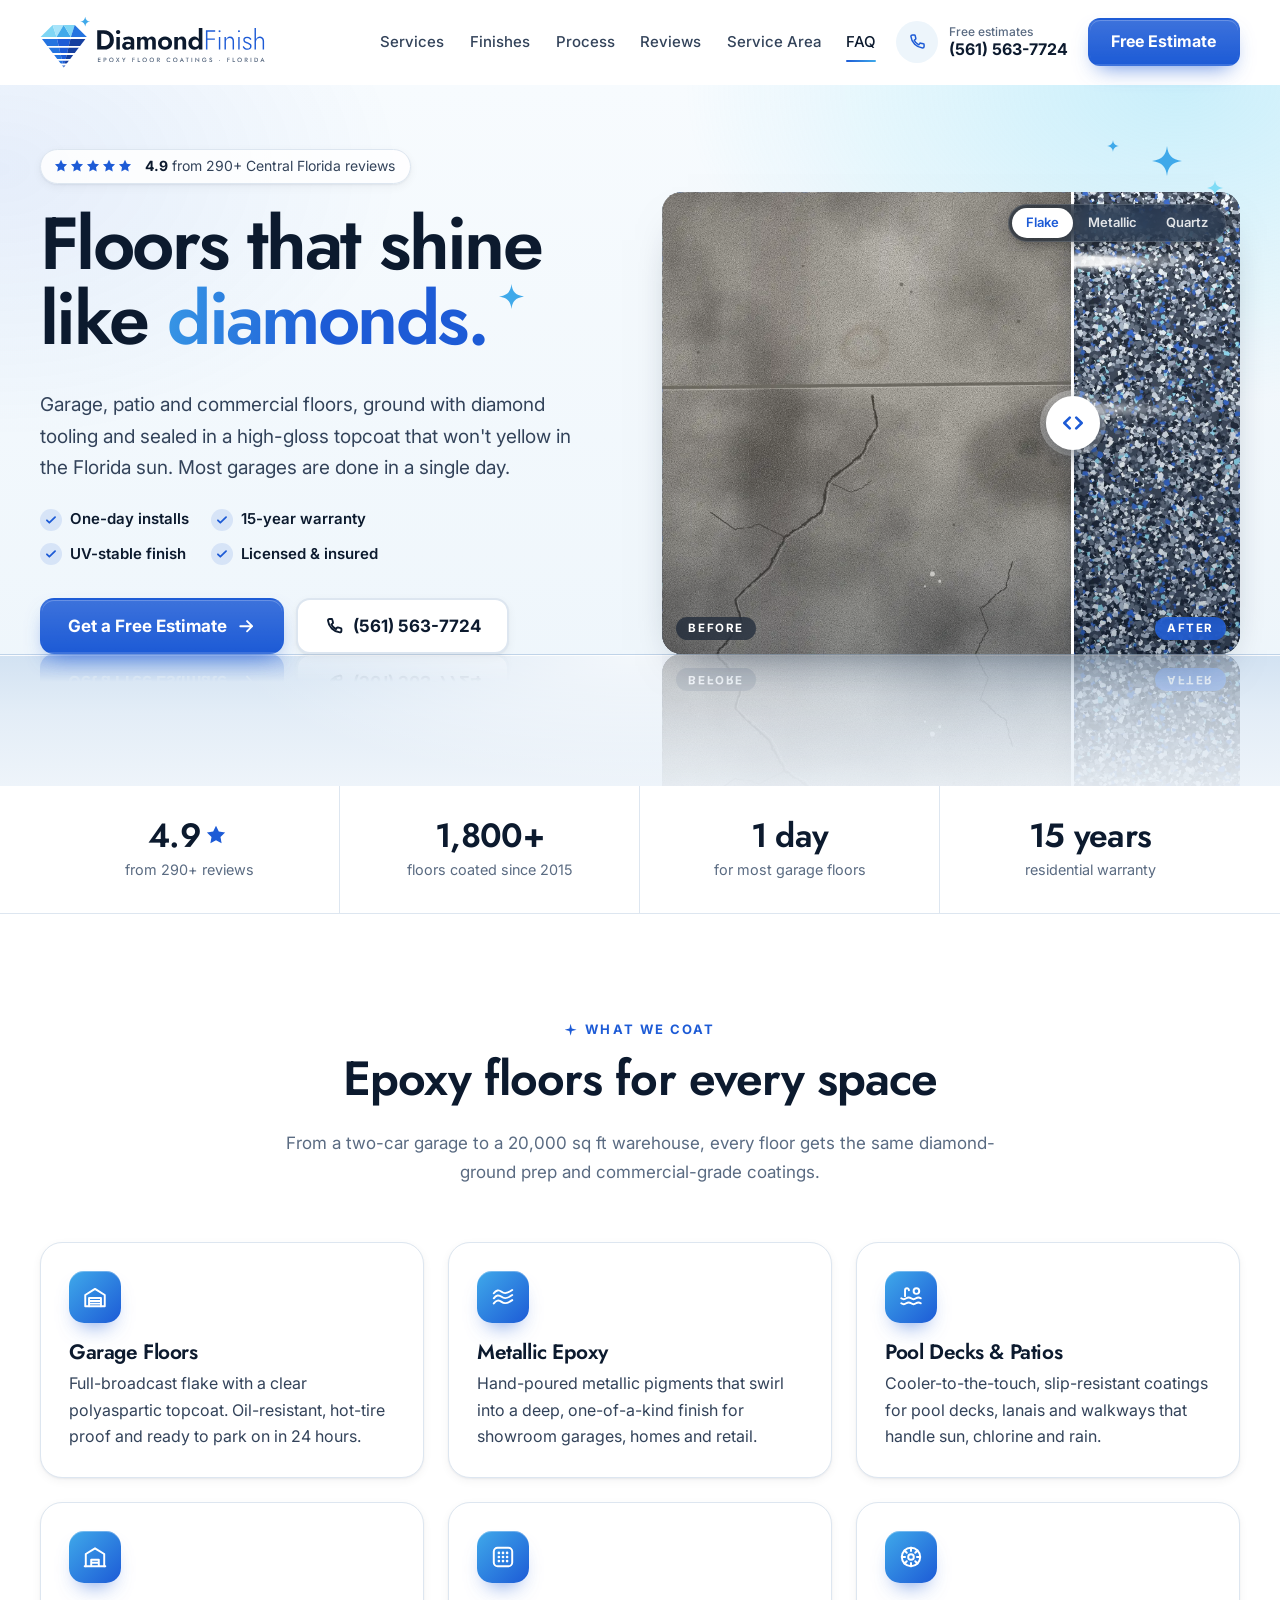
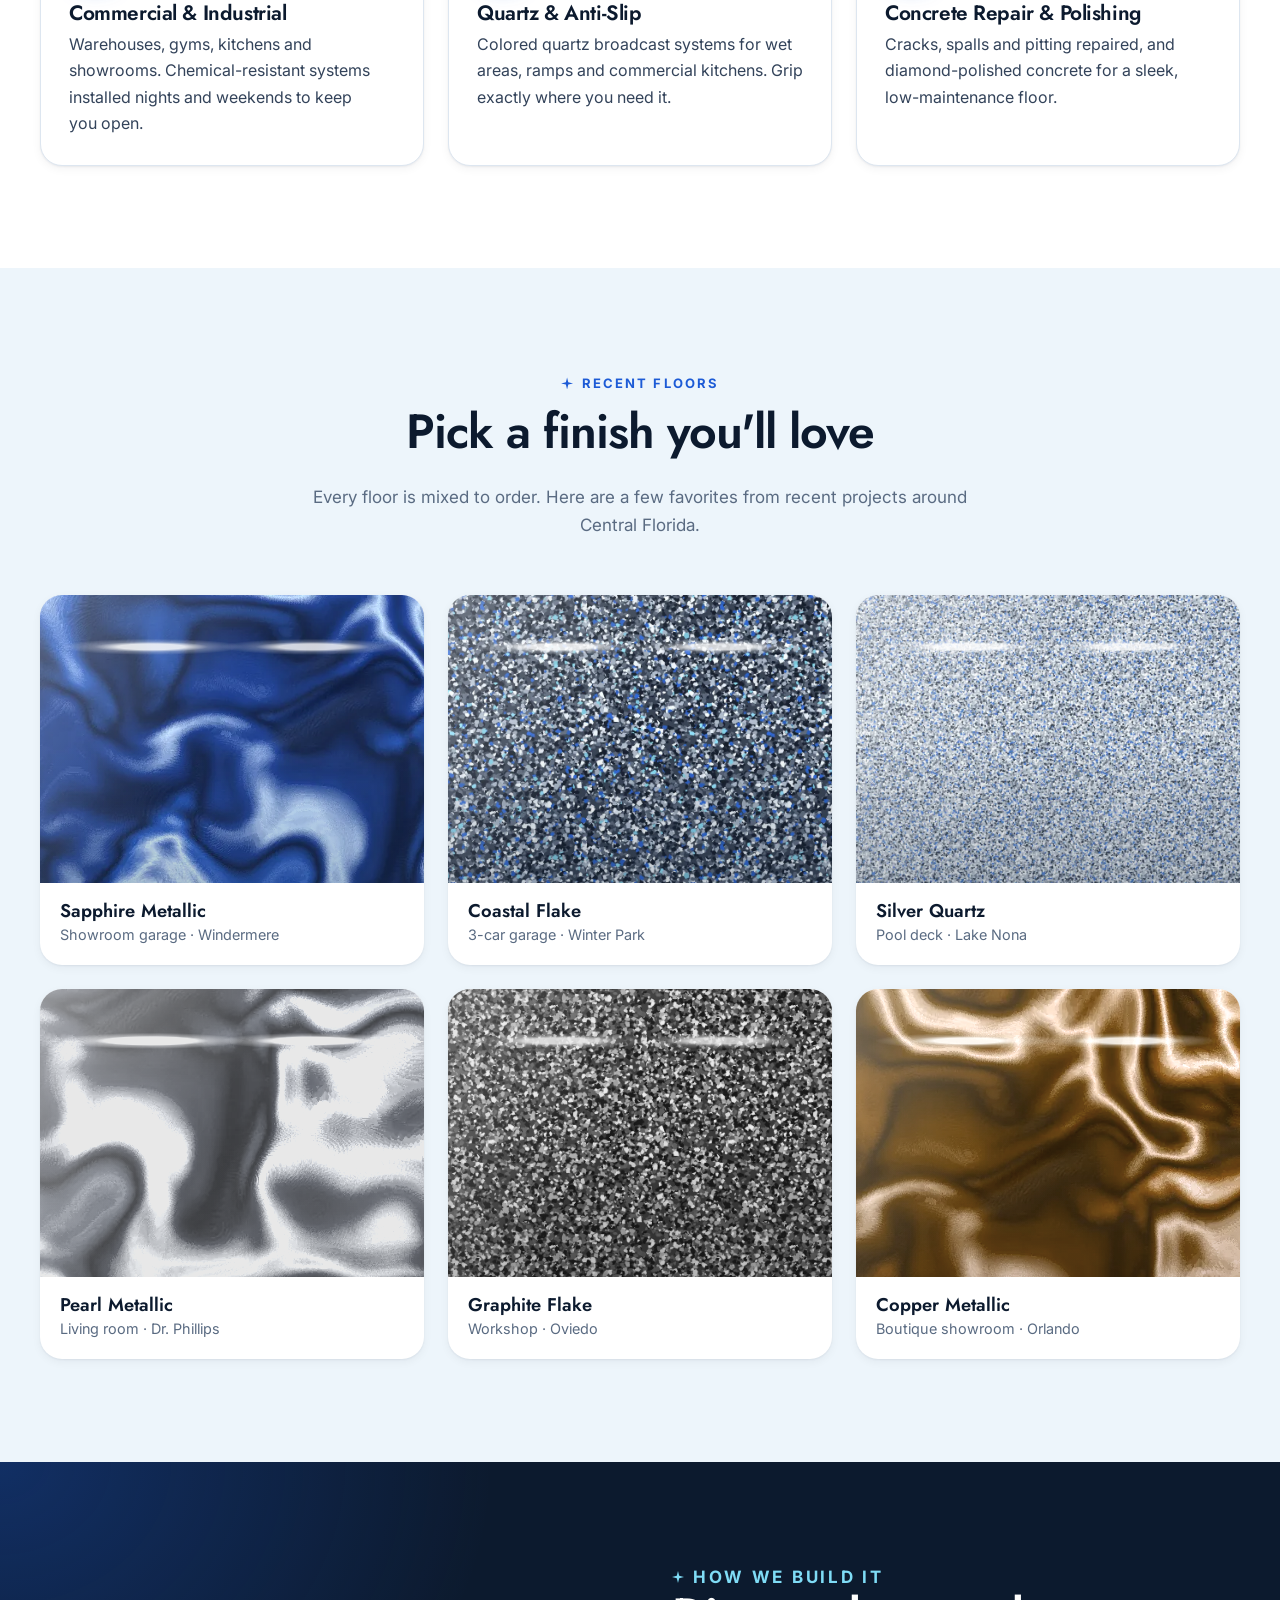
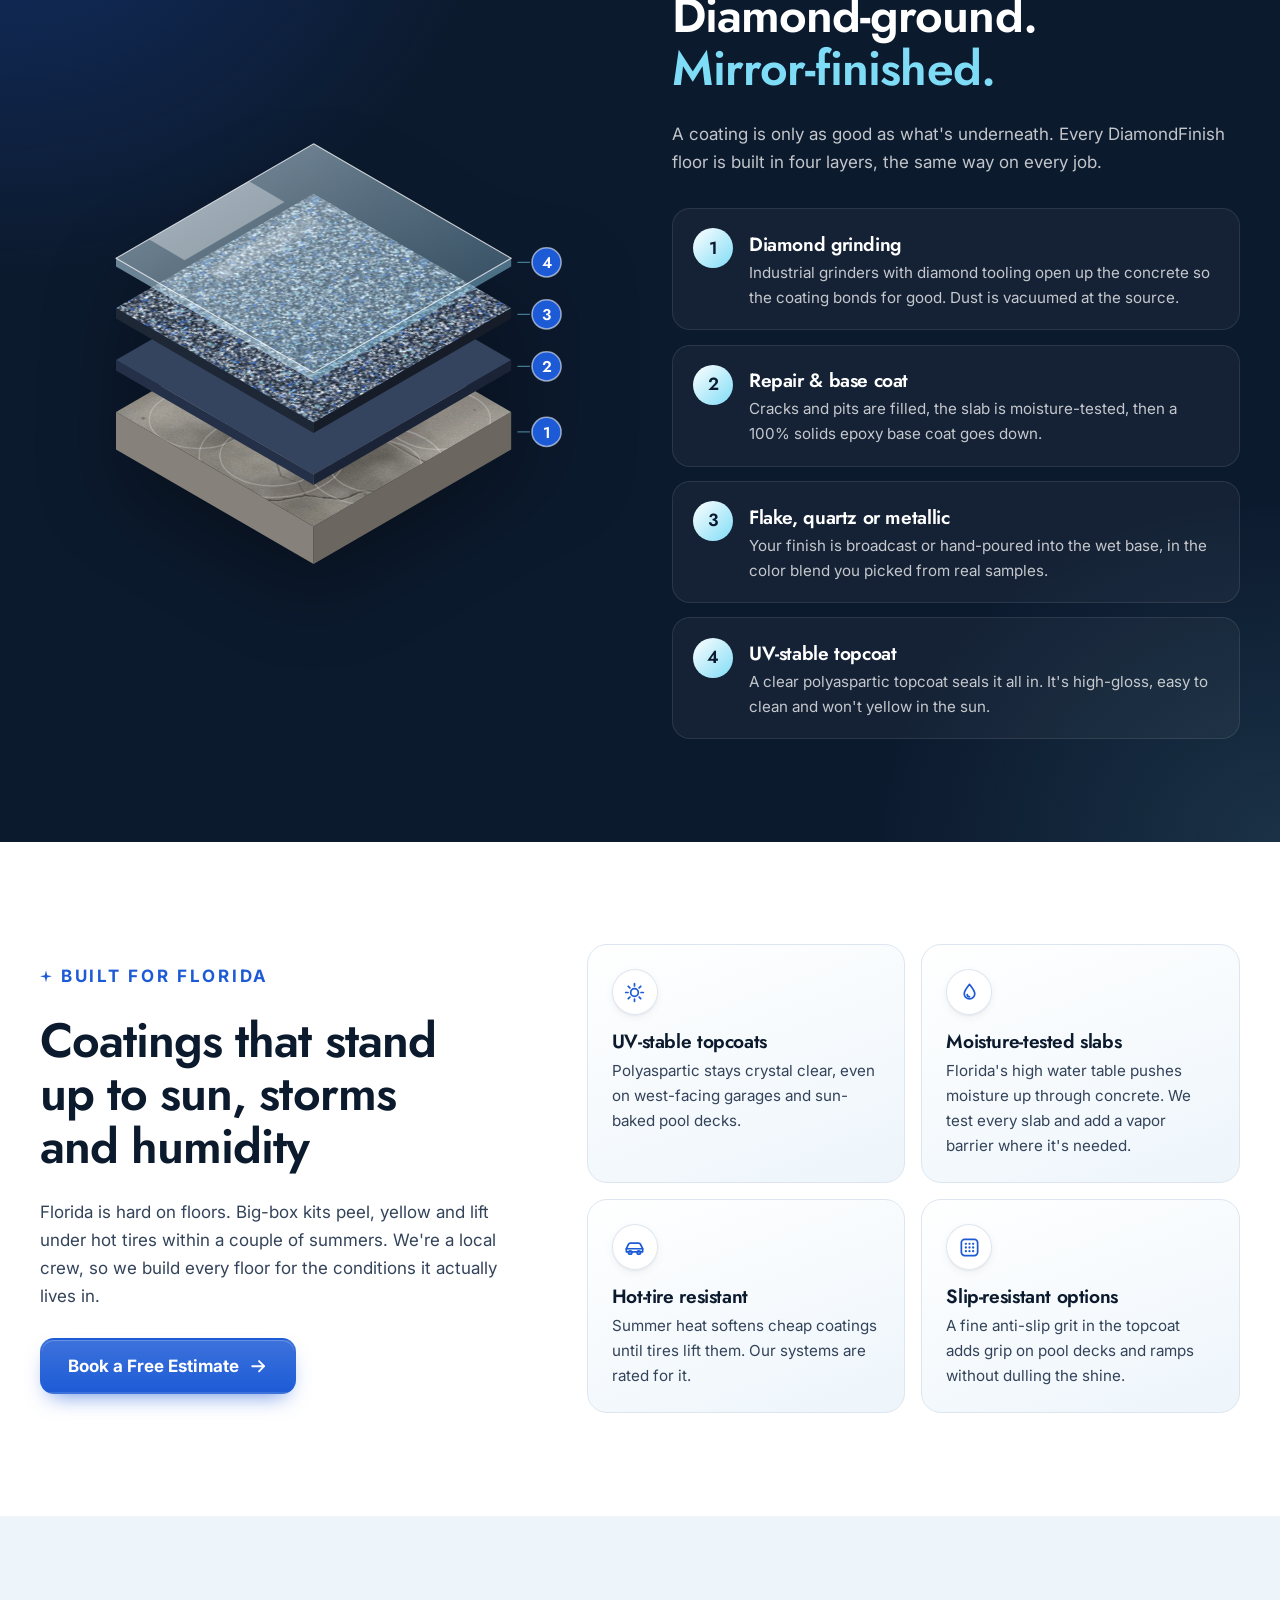
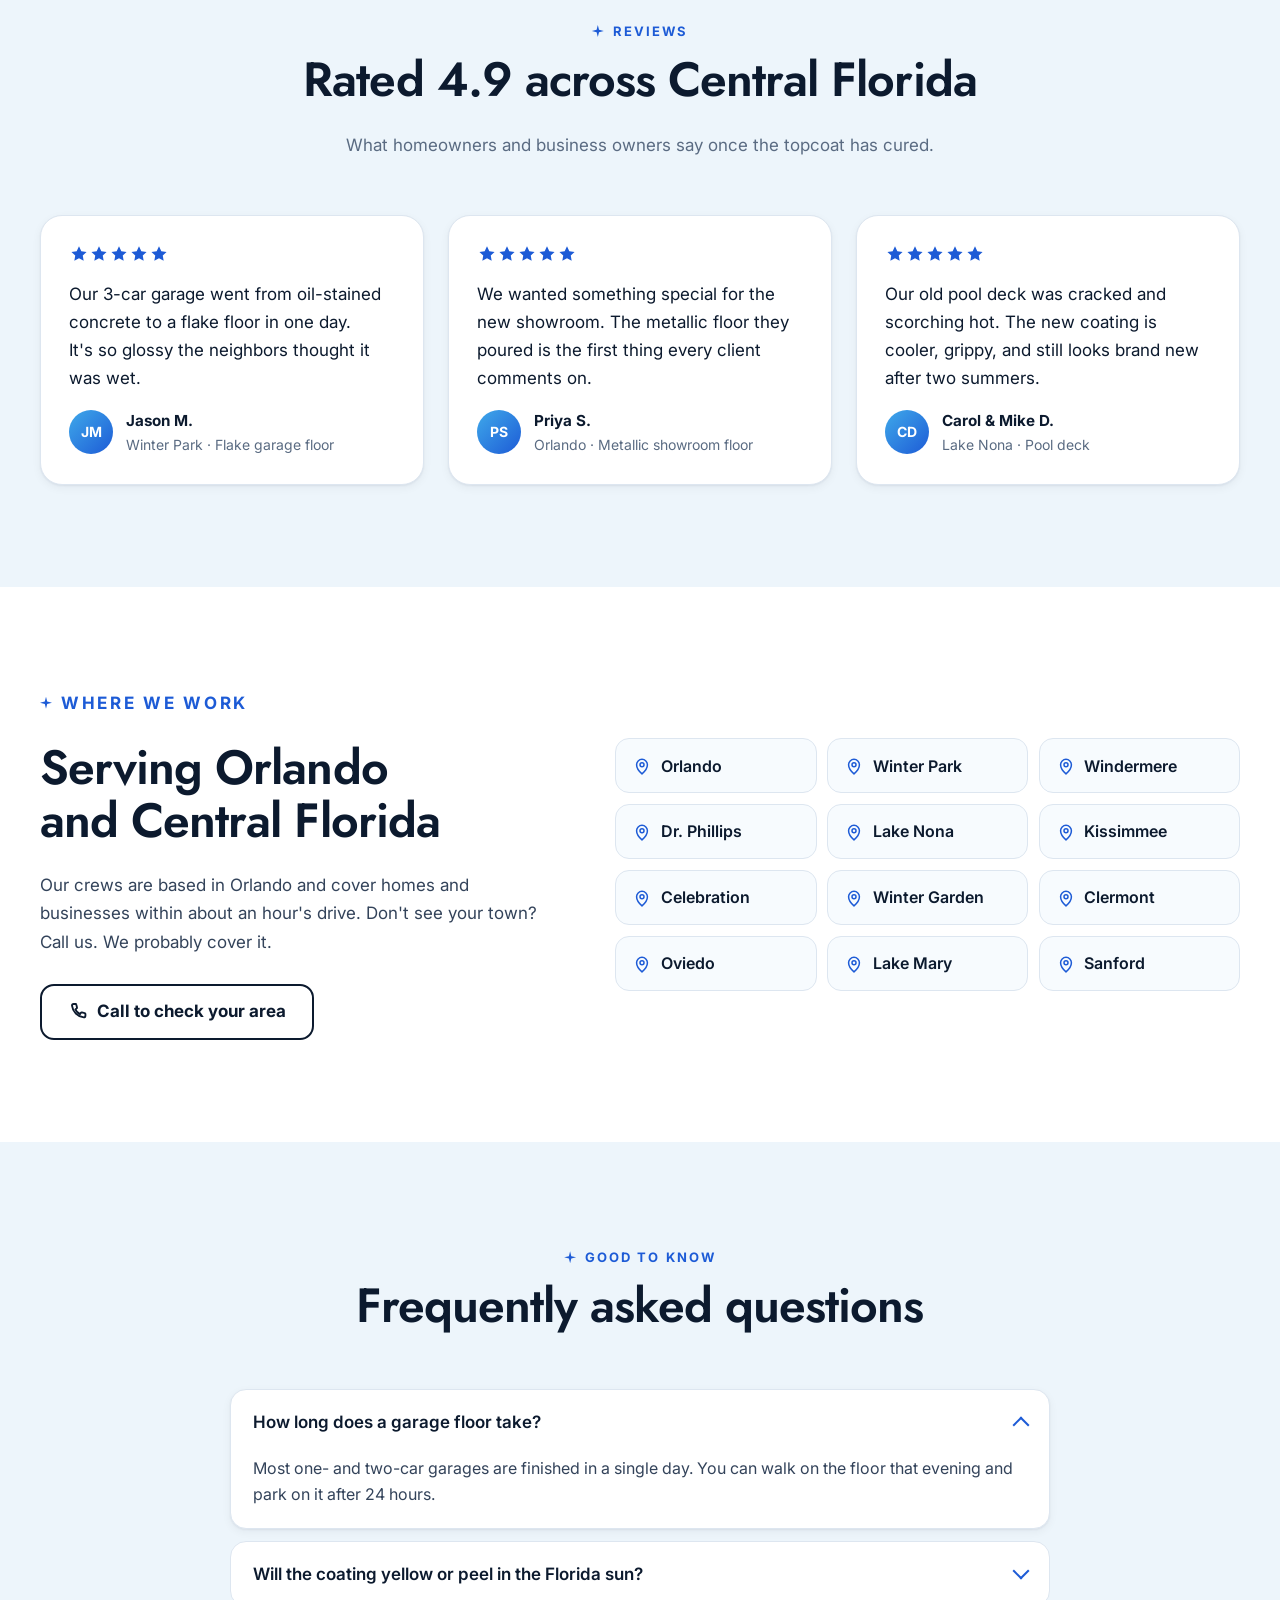
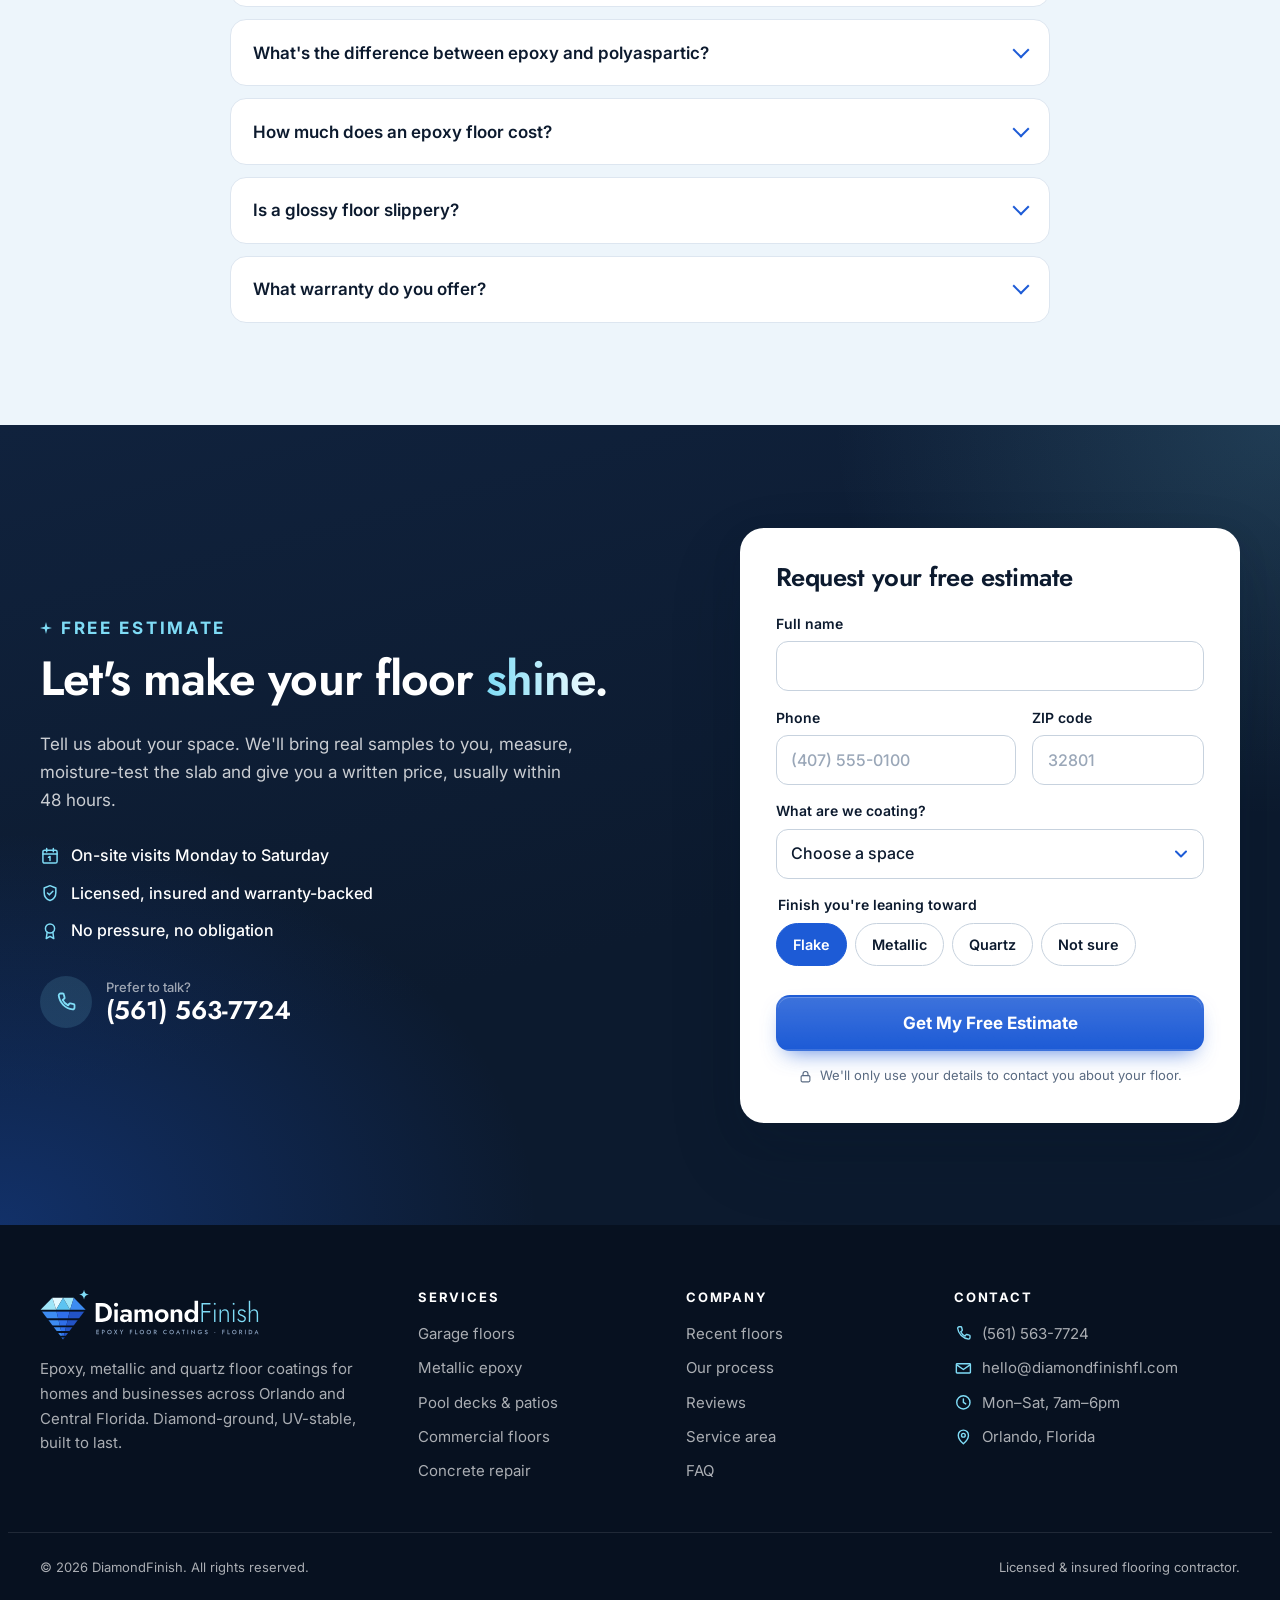
==== commit 7e5ab74b: "Go live on diamondfinish.live with the real phone number - Phone is now (561) 563-7724 in the header" ====
--- a/index.html
+++ b/index.html
@@ -5,15 +5,15 @@
   <meta name="viewport" content="width=device-width, initial-scale=1">
   <title>Epoxy Floor Coatings in Orlando, FL | DiamondFinish</title>
   <meta name="description" content="Garage, metallic and pool deck epoxy floors across Orlando and Central Florida. Diamond-ground prep, UV-stable topcoats that won't yellow, and most garages done in one day. Free estimates.">
-  <link rel="canonical" href="https://diamondfinishfl.com/">
+  <link rel="canonical" href="https://diamondfinish.live/">
   <meta name="theme-color" content="#0C1A2E">
 
   <meta property="og:type" content="website">
   <meta property="og:site_name" content="DiamondFinish">
   <meta property="og:title" content="DiamondFinish | Floors that shine like diamonds">
   <meta property="og:description" content="Epoxy floor coatings for Central Florida garages, pool decks and showrooms. Diamond-ground, UV-stable, done in a day.">
-  <meta property="og:url" content="https://diamondfinishfl.com/">
-  <meta property="og:image" content="https://diamondfinishfl.com/images/og-image.jpg">
+  <meta property="og:url" content="https://diamondfinish.live/">
+  <meta property="og:image" content="https://diamondfinish.live/images/og-image.jpg">
   <meta property="og:image:width" content="1200">
   <meta property="og:image:height" content="630">
   <meta name="twitter:card" content="summary_large_image">
@@ -35,10 +35,10 @@
     "@context": "https://schema.org",
     "@type": "HomeAndConstructionBusiness",
     "name": "DiamondFinish",
-    "url": "https://diamondfinishfl.com/",
-    "logo": "https://diamondfinishfl.com/images/logo.svg",
-    "image": "https://diamondfinishfl.com/images/og-image.jpg",
-    "telephone": "+1-407-555-0148",
+    "url": "https://diamondfinish.live/",
+    "logo": "https://diamondfinish.live/images/logo.svg",
+    "image": "https://diamondfinish.live/images/og-image.jpg",
+    "telephone": "+1-561-563-7724",
     "email": "hello@diamondfinishfl.com",
     "priceRange": "$$",
     "address": { "@type": "PostalAddress", "addressLocality": "Orlando", "addressRegion": "FL", "addressCountry": "US" },
@@ -111,14 +111,14 @@
       </ul>
       <div class="nav__cta">
         <a class="btn btn--primary btn--lg" href="#estimate">Get a Free Estimate</a>
-        <a class="btn btn--outline btn--lg" href="tel:+14075550148"><svg class="icon"><use href="#i-phone"/></svg>(407) 555-0148</a>
+        <a class="btn btn--outline btn--lg" href="tel:+15615637724"><svg class="icon"><use href="#i-phone"/></svg>(561) 563-7724</a>
       </div>
     </nav>
 
     <div class="header__actions">
-      <a class="header__phone" href="tel:+14075550148">
+      <a class="header__phone" href="tel:+15615637724">
         <span class="header__phone-icon"><svg class="icon"><use href="#i-phone"/></svg></span>
-        <span><small>Free estimates</small>(407) 555-0148</span>
+        <span><small>Free estimates</small>(561) 563-7724</span>
       </a>
       <a class="btn btn--primary header__cta" href="#estimate">Free Estimate</a>
       <button class="nav-toggle" type="button" aria-expanded="false" aria-controls="site-nav" aria-label="Open menu">
@@ -145,7 +145,7 @@
         </ul>
         <div class="hero__ctas">
           <a class="btn btn--primary btn--lg" href="#estimate"><span><span class="xs-hide">Get a </span>Free Estimate</span><svg class="icon xs-hide"><use href="#i-arrow"/></svg></a>
-          <a class="btn btn--white btn--lg" href="tel:+14075550148"><svg class="icon"><use href="#i-phone"/></svg><span class="xs-hide">(407) 555-0148</span><span class="xs-show">Call Now</span></a>
+          <a class="btn btn--white btn--lg" href="tel:+15615637724"><svg class="icon"><use href="#i-phone"/></svg><span class="xs-hide">(561) 563-7724</span><span class="xs-show">Call Now</span></a>
         </div>
       </div>
 
@@ -340,7 +340,7 @@
         <p class="eyebrow">Where we work</p>
         <h2>Serving Orlando and Central Florida</h2>
         <p>Our crews are based in Orlando and cover homes and businesses within about an hour's drive. Don't see your town? Call us. We probably cover it.</p>
-        <a class="btn btn--outline btn--lg" href="tel:+14075550148"><svg class="icon"><use href="#i-phone"/></svg>Call to check your area</a>
+        <a class="btn btn--outline btn--lg" href="tel:+15615637724"><svg class="icon"><use href="#i-phone"/></svg>Call to check your area</a>
       </div>
       <ul class="areas__list" data-reveal style="--d:1">
         <li><svg class="icon"><use href="#i-pin"/></svg>Orlando</li>
@@ -407,7 +407,7 @@
           <li><svg class="icon"><use href="#i-shield"/></svg>Licensed, insured and warranty-backed</li>
           <li><svg class="icon"><use href="#i-award"/></svg>No pressure, no obligation</li>
         </ul>
-        <a class="estimate__phone" href="tel:+14075550148"><svg class="icon"><use href="#i-phone"/></svg><span><small>Prefer to talk?</small>(407) 555-0148</span></a>
+        <a class="estimate__phone" href="tel:+15615637724"><svg class="icon"><use href="#i-phone"/></svg><span><small>Prefer to talk?</small>(561) 563-7724</span></a>
       </div>
 
       <div class="estimate__card" data-reveal style="--d:1">
@@ -496,7 +496,7 @@
     <div>
       <h3>Contact</h3>
       <ul class="footer__contact">
-        <li><svg class="icon"><use href="#i-phone"/></svg><a href="tel:+14075550148">(407) 555-0148</a></li>
+        <li><svg class="icon"><use href="#i-phone"/></svg><a href="tel:+15615637724">(561) 563-7724</a></li>
         <li><svg class="icon"><use href="#i-mail"/></svg><a href="mailto:hello@diamondfinishfl.com">hello@diamondfinishfl.com</a></li>
         <li><svg class="icon"><use href="#i-clock"/></svg><span>Mon–Sat, 7am–6pm</span></li>
         <li><svg class="icon"><use href="#i-pin"/></svg><span>Orlando, Florida</span></li>
@@ -510,7 +510,7 @@
 </footer>
 
 <div class="mobile-bar">
-  <a class="btn btn--dark" href="tel:+14075550148"><svg class="icon"><use href="#i-phone"/></svg>Call now</a>
+  <a class="btn btn--dark" href="tel:+15615637724"><svg class="icon"><use href="#i-phone"/></svg>Call now</a>
   <a class="btn btn--primary" href="#estimate">Free estimate</a>
 </div>
 
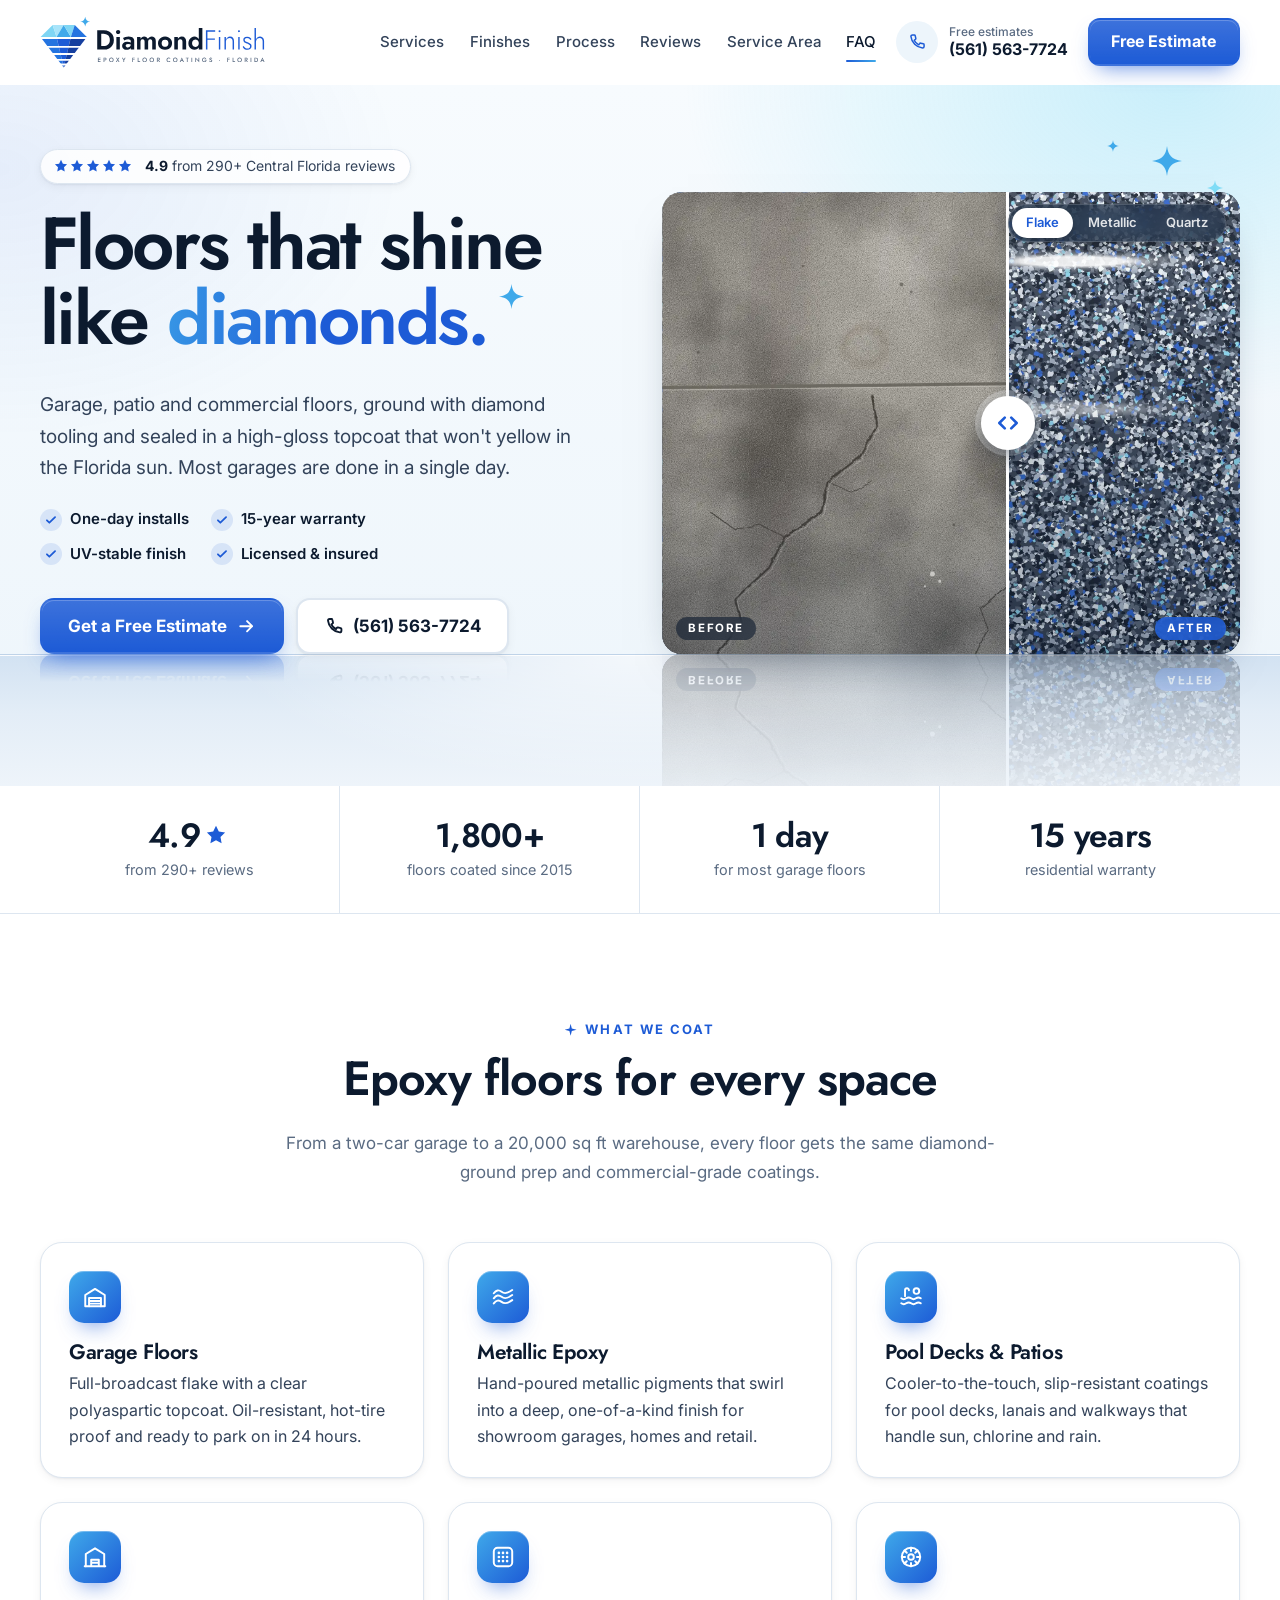
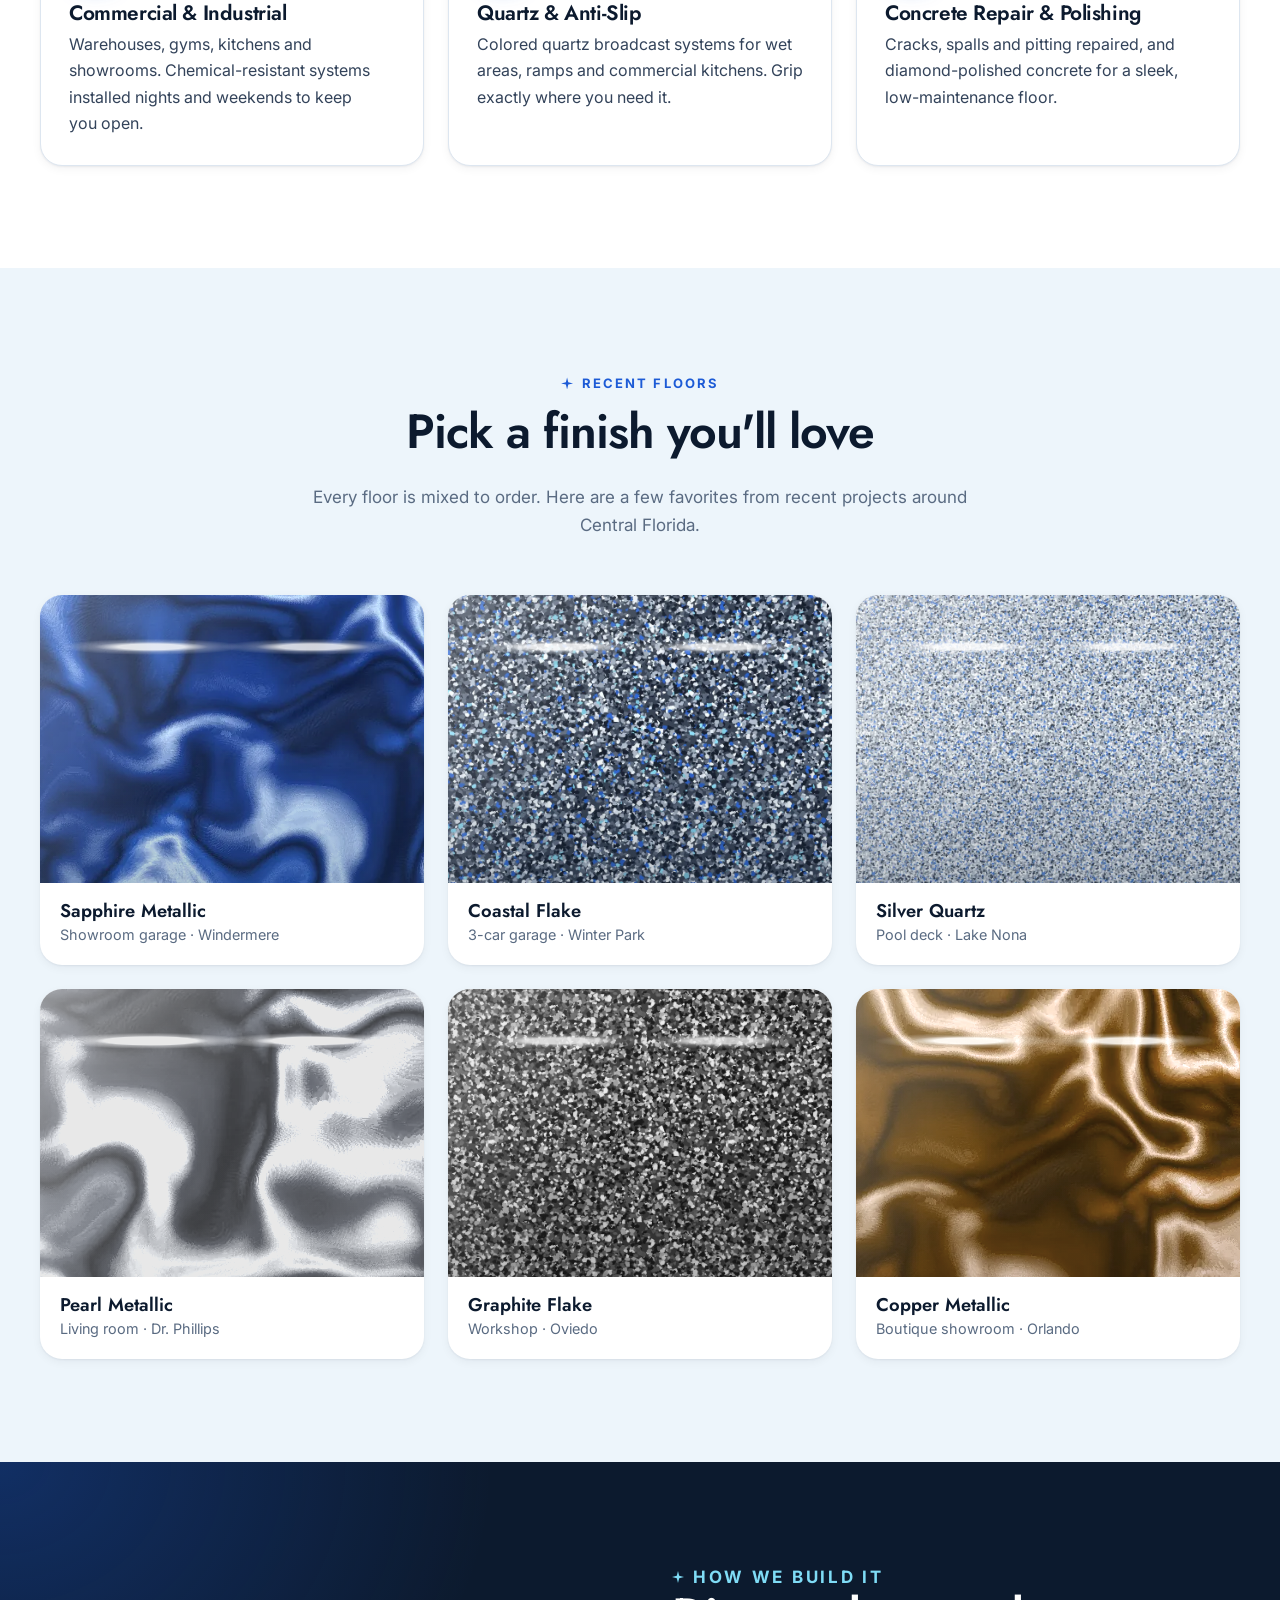
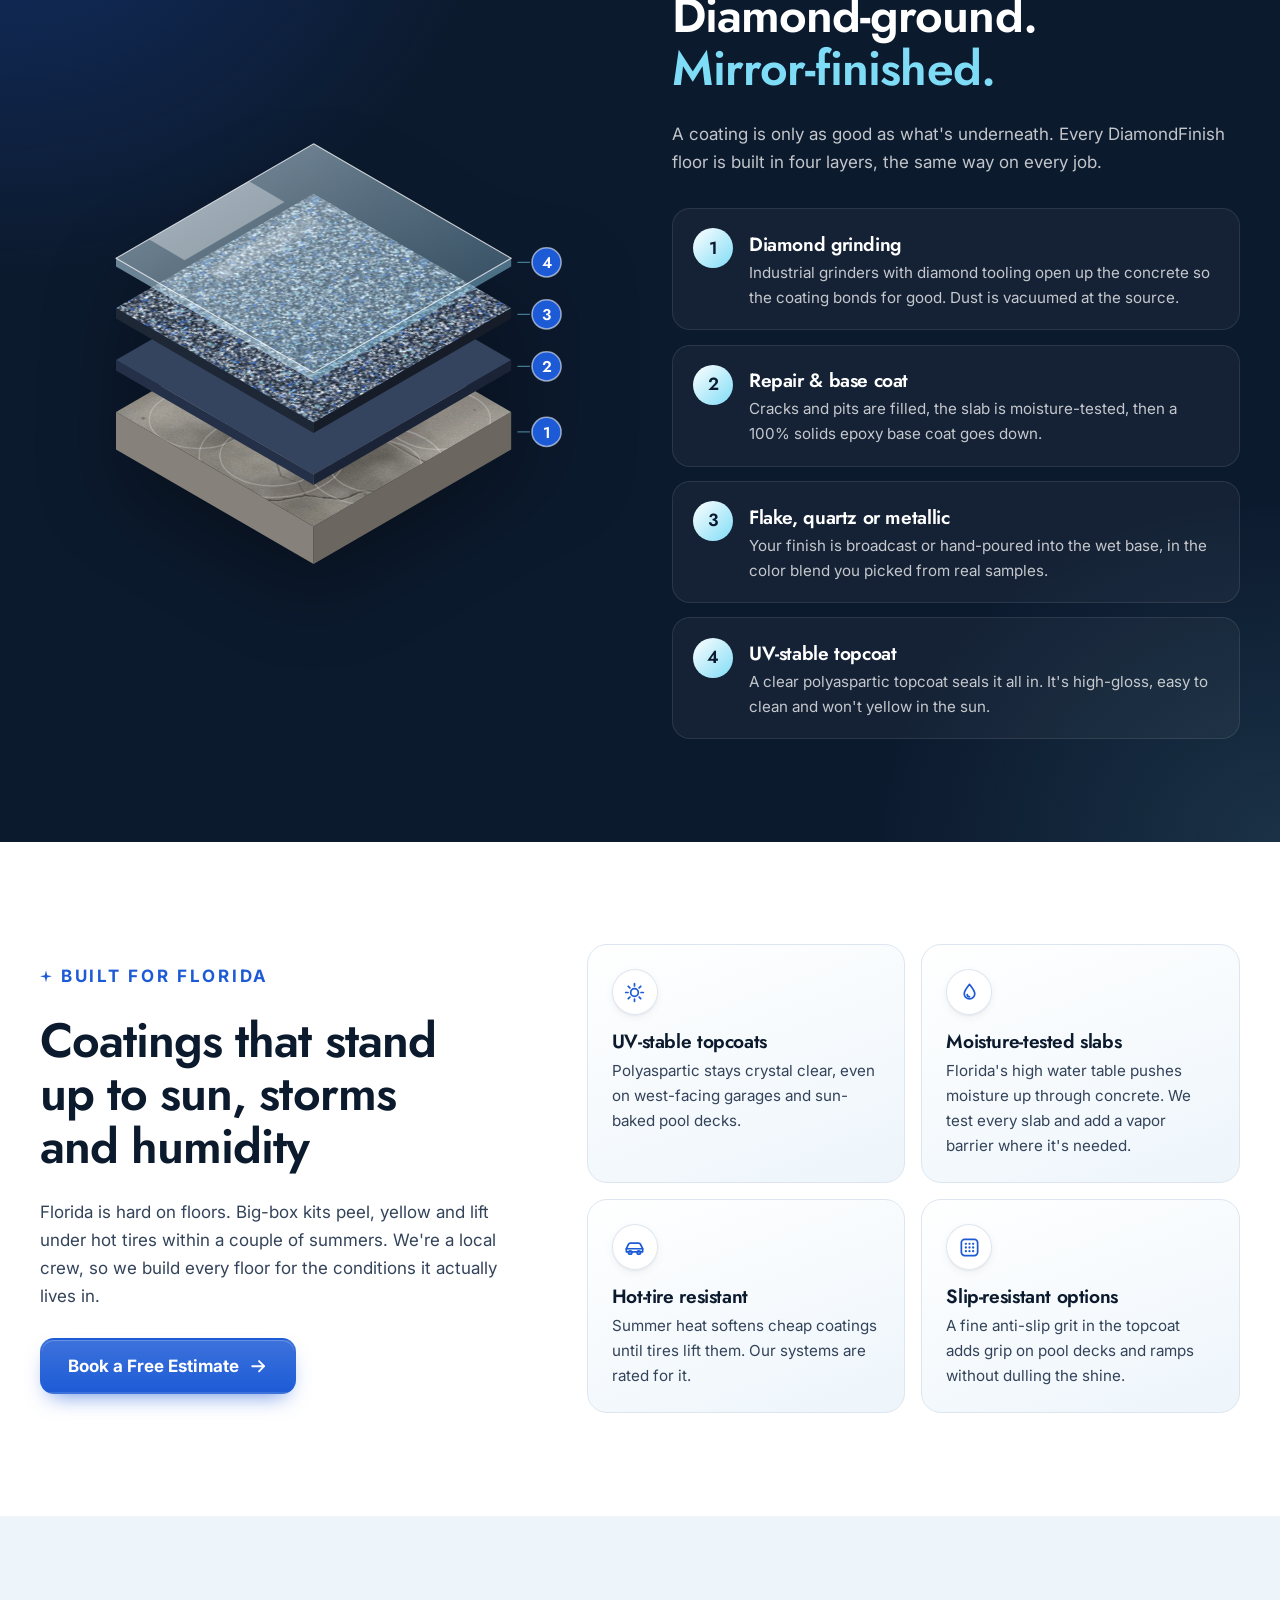
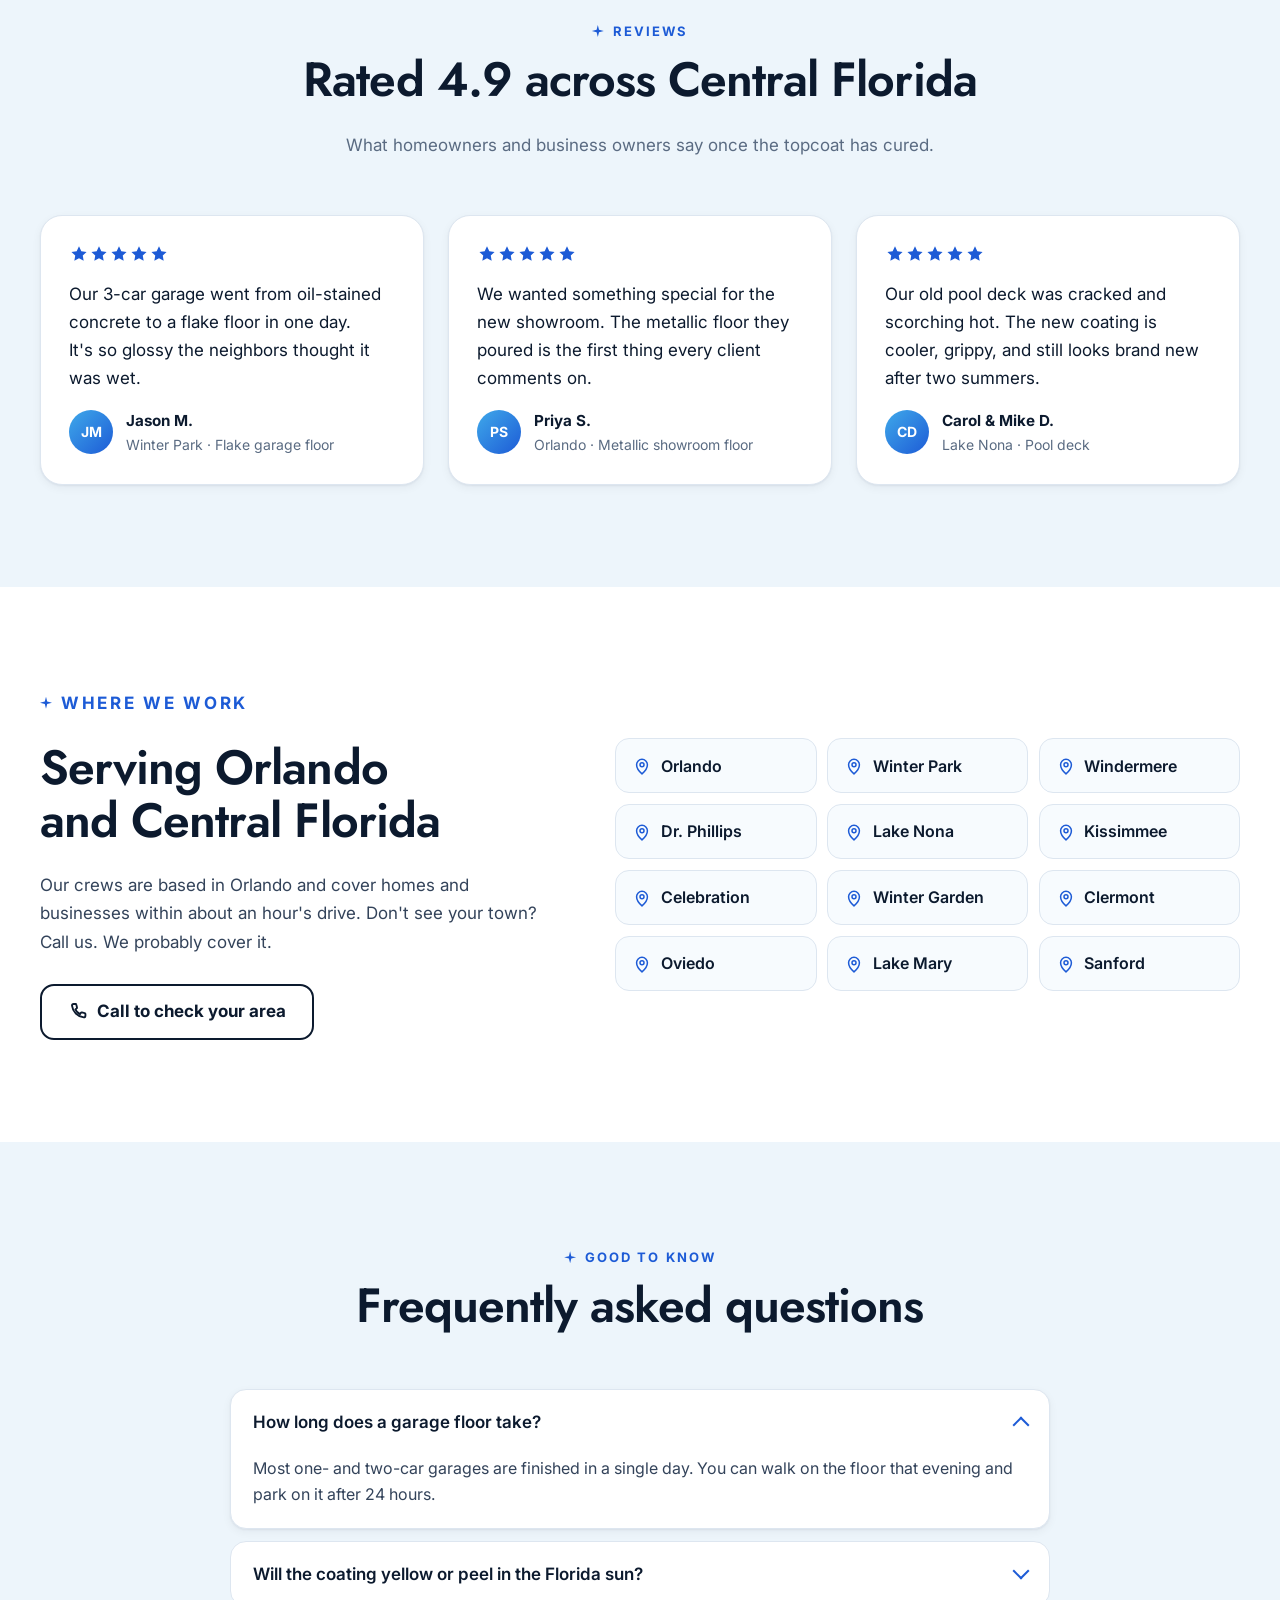
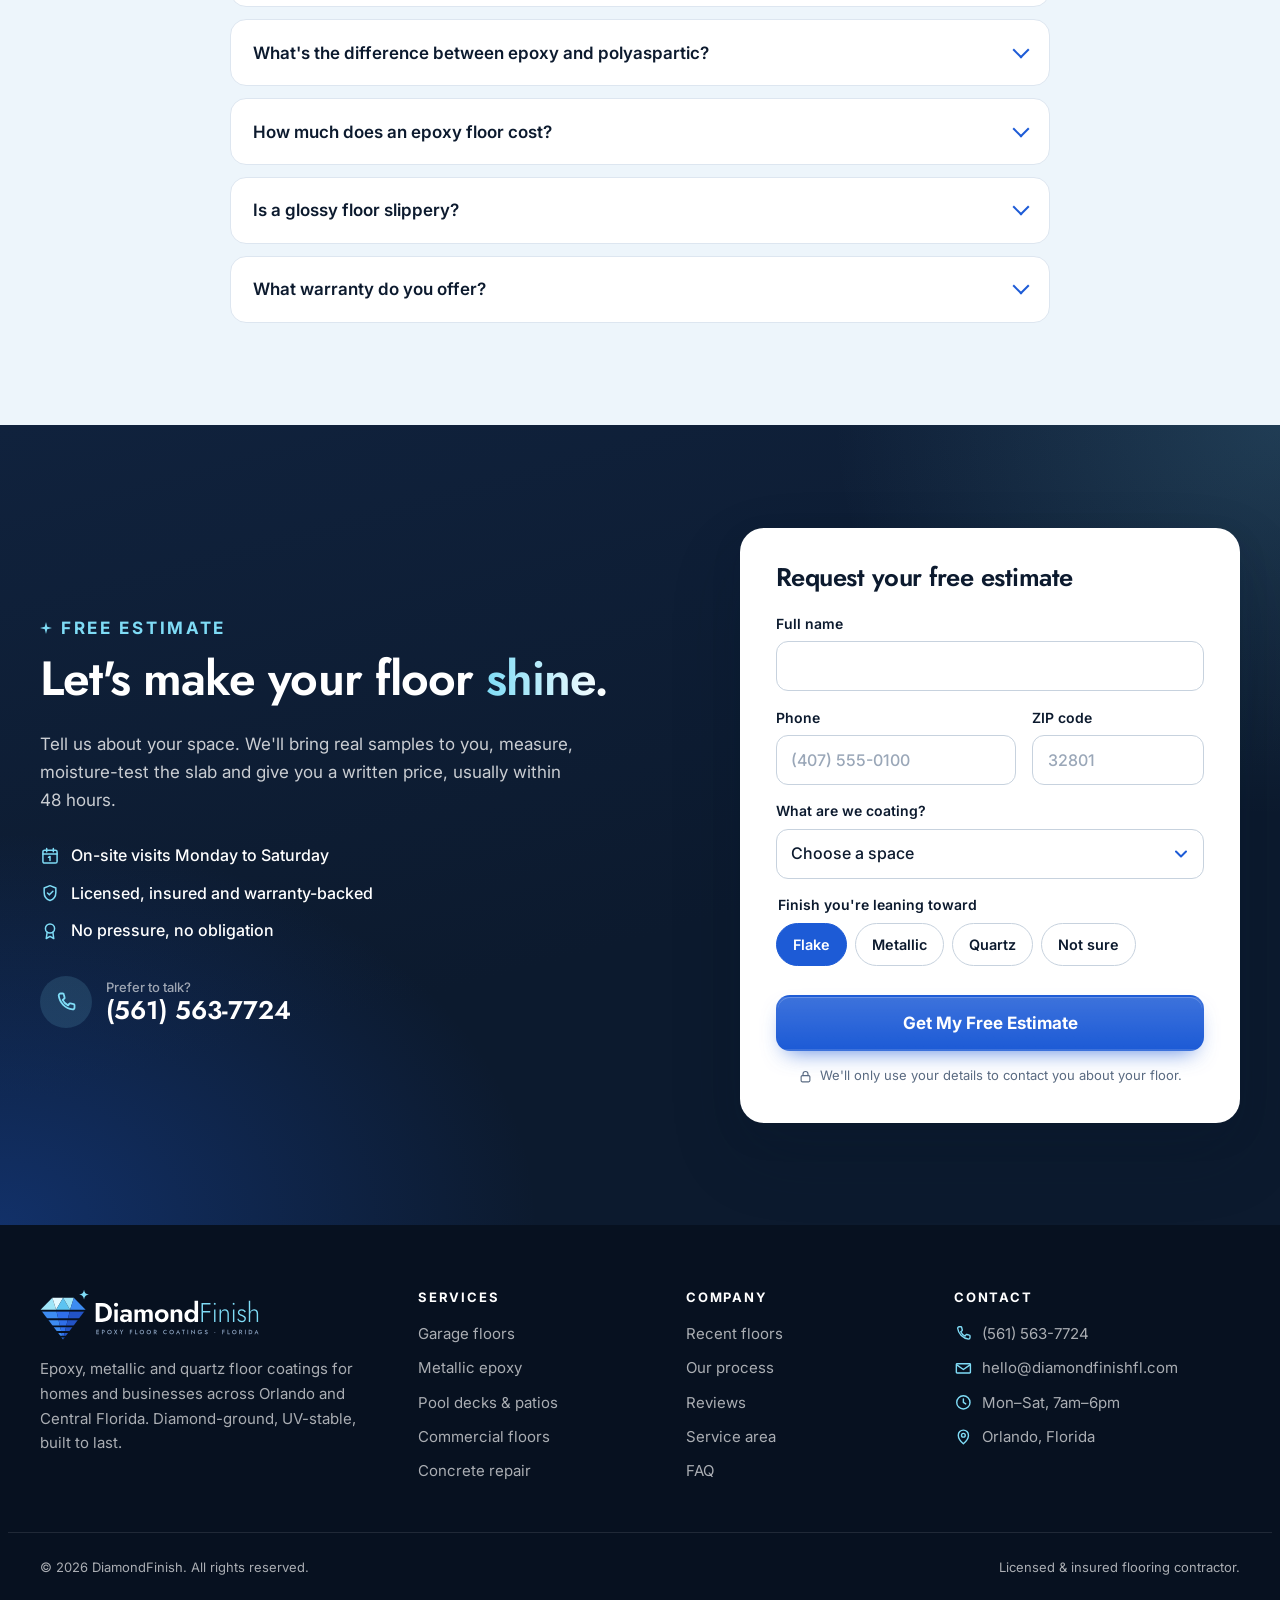
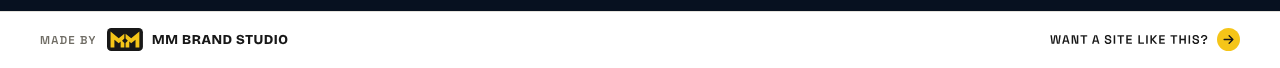
==== commit a6de6651: "Add the MM Brand Studio credit banner under the footer The studio's "Made by MM Brand Studio" bar, l" ====
--- a/index.html
+++ b/index.html
@@ -509,6 +509,26 @@
   </div>
 </footer>
 
+<!-- Studio credit: "Made by MM Brand Studio", with a call to action on the right.
+     It goes under the footer of every site the studio builds. The logo and the
+     words are drawn as shapes, so it needs no fonts and no image files; its
+     styles are the "Studio credit" block in css/styles.css.
+     Two versions: mm-madeby--light for a site that is mostly white (used here),
+     mm-madeby--dark for one that is mostly dark. Only the class changes. -->
+<div class="mm-madeby mm-madeby--light">
+  <a class="mm-madeby__link" href="https://mmbrand.studio/" target="_blank" rel="noopener">
+    <span class="mm-madeby__text">Website made by MM Brand Studio. Want a site like this?</span>
+    <span class="mm-madeby__by">
+      <svg class="mm-madeby__lead" viewBox="0 -70 485.61 70" aria-hidden="true"><path d="M6.9 0L6.9 -70L29.4 -70L43 -8.1L44.7 -8.1L58.4 -70L80.8 -70L80.8 0L69.2 0L69.2 -61.3L67.5 -61.3L53.9 0L33.9 0L20.3 -61.3L18.6 -61.3L18.6 0ZM99.78 0L118.98 -70L139.88 -70L159.08 0L146.68 0L142.48 -16L116.38 -16L112.18 0ZM119.18 -27L139.68 -27L130.28 -62.5L128.58 -62.5ZM175.68 0L175.68 -10.6L185.08 -10.6L185.08 -59.4L175.68 -59.4L175.68 -70L204.18 -70Q218.18 -70 225.58 -62.9Q232.98 -55.8 232.98 -41.6L232.98 -28.4Q232.98 -14.2 225.58 -7.1Q218.18 0 204.18 0ZM197.08 -10.9L204.28 -10.9Q212.78 -10.9 216.88 -15.3Q220.98 -19.7 220.98 -28L220.98 -41.9Q220.98 -50.4 216.88 -54.75Q212.78 -59.1 204.28 -59.1L197.08 -59.1ZM254.51 0L254.51 -70L299.11 -70L299.11 -59.1L266.61 -59.1L266.61 -40.7L296.31 -40.7L296.31 -29.8L266.61 -29.8L266.61 -10.9L299.61 -10.9L299.61 0ZM353.3 0L353.3 -10.6L362.7 -10.6L362.7 -59.4L353.3 -59.4L353.3 -70L389.1 -70Q395.4 -70 400.15 -67.85Q404.9 -65.7 407.55 -61.75Q410.2 -57.8 410.2 -52.3L410.2 -51.4Q410.2 -46.6 408.4 -43.5Q406.6 -40.4 404.1 -38.7Q401.6 -37 399.3 -36.3L399.3 -34.6Q401.6 -34 404.25 -32.35Q406.9 -30.7 408.75 -27.55Q410.6 -24.4 410.6 -19.4L410.6 -18.4Q410.6 -12.7 407.85 -8.55Q405.1 -4.4 400.35 -2.2Q395.6 0 389.4 0ZM374.7 -10.9L388 -10.9Q392.8 -10.9 395.65 -13.25Q398.5 -15.6 398.5 -19.9L398.5 -20.8Q398.5 -25.1 395.7 -27.45Q392.9 -29.8 388 -29.8L374.7 -29.8ZM374.7 -40.7L387.9 -40.7Q392.5 -40.7 395.35 -43Q398.2 -45.3 398.2 -49.4L398.2 -50.4Q398.2 -54.5 395.35 -56.8Q392.5 -59.1 387.9 -59.1L374.7 -59.1ZM448.56 0L448.56 -24.7L424.46 -70L437.96 -70L453.76 -39.1L455.46 -39.1L471.26 -70L484.66 -70L460.56 -24.7L460.56 0Z"/></svg>
+      <svg class="mm-madeby__logo" viewBox="0 0 254.2 32.3" aria-hidden="true"><rect class="mm-madeby__chip" width="50.45" height="32.3" rx="6"/><path class="mm-madeby__mark" transform="translate(5 5) scale(.2247)" d="M0,0 L51,41.85 L86,13.13 L86,43.75 L72,57.25 L86,70.75 L86,99.25 L63,99.25 L63,62.86 L51,72.71 L24,50.55 L24,99.25 L0,99.25Z M180,99.25 L156,99.25 L156,50.55 L129,72.71 L117,62.86 L117,99.25 L94,99.25 L94,70.75 L108,57.25 L94,43.75 L94,13.13 L129,41.85 L180,0Z"/><path transform="translate(62.95 22.42) scale(.19)" d="M6.9 0L6.9 -66L31 -66L48.2 -18.5L48.7 -18.5L65.5 -66L88.5 -66L88.5 0L73.3 0L74.2 -49.6L73.1 -49.6L54 0L40.8 0L22.1 -49.6L21 -49.6L21.9 0ZM105.38 0L105.38 -66L129.48 -66L146.68 -18.5L147.18 -18.5L163.98 -66L186.98 -66L186.98 0L171.78 0L172.68 -49.6L171.58 -49.6L152.48 0L139.28 0L120.58 -49.6L119.48 -49.6L120.38 0ZM229.1 0L229.1 -66L257.6 -66Q263.8 -66 268.75 -64.95Q273.7 -63.9 277.2 -61.75Q280.7 -59.6 282.55 -56.25Q284.4 -52.9 284.4 -48.3Q284.4 -44.4 282.75 -41.5Q281.1 -38.6 277.6 -36.8Q274.1 -35 268.3 -34.4L268.3 -32.7Q277.9 -32.1 282.5 -28.1Q287.1 -24.1 287.1 -17.3Q287.1 -11.5 284 -7.7Q280.9 -3.9 274.9 -1.95Q268.9 0 260.1 0ZM244.5 -12.8L259.5 -12.8Q265.6 -12.8 268.5 -14.55Q271.4 -16.3 271.4 -20.1Q271.4 -24.3 267.9 -26.4Q264.4 -28.5 257.2 -28.5L244.5 -28.5ZM244.5 -38.3L255 -38.3Q262.1 -38.3 265.4 -40.25Q268.7 -42.2 268.7 -46.1Q268.7 -49.9 265.65 -51.65Q262.6 -53.4 256.4 -53.4L244.5 -53.4ZM301.3 0L301.3 -66L329.4 -66Q334.9 -66 339.4 -65.15Q343.9 -64.3 347.35 -62.65Q350.8 -61 353.2 -58.65Q355.6 -56.3 356.8 -53.25Q358 -50.2 358 -46.5Q358 -43 356.9 -40.2Q355.8 -37.4 353.55 -35.3Q351.3 -33.2 347.9 -31.9Q344.5 -30.6 340 -30L340 -28.5Q345.7 -27.9 348.85 -25.95Q352 -24 353.7 -20.8Q355.4 -17.6 356.7 -13.1L360.5 0L342.6 0L339.7 -12.1Q338.8 -16.1 337.25 -18.3Q335.7 -20.5 333.3 -21.35Q330.9 -22.2 327.3 -22.2L317.4 -22.2L317.4 0ZM317.4 -34.1L328.3 -34.1Q334.4 -34.1 337.8 -36.5Q341.2 -38.9 341.2 -44Q341.2 -49 338.1 -51.4Q335 -53.8 328.7 -53.8L317.4 -53.8ZM368.03 0L390.43 -66L414.03 -66L436.43 0L418.83 0L403.03 -53.4L401.43 -53.4L385.63 0ZM381.33 -12.4L381.33 -23.2L425.53 -23.2L425.53 -12.4ZM447.7 0L447.7 -66L468.6 -66L496.9 -21.7L498.1 -21.7L497.1 -66L512.8 -66L512.8 0L493.9 0L463.6 -46.8L462.5 -46.8L463.4 0ZM537.16 0L537.16 -13L556.26 -13Q561.46 -13 564.96 -15.2Q568.46 -17.4 570.21 -21.8Q571.96 -26.2 571.96 -32.8Q571.96 -38.1 570.86 -41.9Q569.76 -45.7 567.61 -48.15Q565.46 -50.6 562.11 -51.8Q558.76 -53 554.26 -53L537.16 -53L537.16 -66L553.66 -66Q565.96 -66 573.76 -62.1Q581.56 -58.2 585.16 -50.95Q588.76 -43.7 588.76 -33.6Q588.76 -25.8 586.91 -20.1Q585.06 -14.4 581.86 -10.55Q578.66 -6.7 574.51 -4.35Q570.36 -2 565.81 -1Q561.26 0 556.76 0ZM529.66 0L529.66 -66L545.76 -66L545.76 0ZM654.61 1.4Q648.21 1.4 643.01 0.2Q637.81 -1 634.01 -3.45Q630.21 -5.9 628.01 -9.7Q625.81 -13.5 625.41 -18.5L639.51 -23.2Q639.81 -19 641.91 -16.2Q644.01 -13.4 647.56 -12.05Q651.11 -10.7 655.51 -10.7Q659.71 -10.7 662.56 -11.75Q665.41 -12.8 666.86 -14.45Q668.31 -16.1 668.31 -18Q668.31 -20.2 666.41 -21.65Q664.51 -23.1 661.21 -24.15Q657.91 -25.2 653.51 -26.2Q648.51 -27.4 643.71 -28.8Q638.91 -30.2 635.01 -32.45Q631.11 -34.7 628.86 -38.25Q626.61 -41.8 626.61 -47.2Q626.61 -53.3 629.71 -57.8Q632.81 -62.3 638.81 -64.85Q644.81 -67.4 653.61 -67.4Q662.31 -67.4 668.41 -64.9Q674.51 -62.4 677.81 -57.95Q681.11 -53.5 681.41 -47.6L667.01 -43.5Q667.01 -46.4 666.06 -48.6Q665.11 -50.8 663.41 -52.25Q661.71 -53.7 659.21 -54.45Q656.71 -55.2 653.51 -55.2Q649.71 -55.2 647.06 -54.3Q644.41 -53.4 643.11 -51.95Q641.81 -50.5 641.81 -48.6Q641.81 -46.2 643.86 -44.65Q645.91 -43.1 649.46 -42.05Q653.01 -41 657.31 -40Q661.61 -39.1 666.21 -37.75Q670.81 -36.4 674.81 -34.2Q678.81 -32 681.26 -28.25Q683.71 -24.5 683.71 -18.8Q683.71 -12.7 680.46 -8.15Q677.21 -3.6 670.71 -1.1Q664.21 1.4 654.61 1.4ZM710.9 0L710.9 -66L727.1 -66L727.1 0ZM691.7 -52.6L691.7 -66L746.5 -66L746.5 -52.6ZM787.85 1.4Q781.55 1.4 776.65 0.15Q771.75 -1.1 768.15 -3.5Q764.55 -5.9 762.2 -9.3Q759.85 -12.7 758.7 -16.95Q757.55 -21.2 757.55 -26.2L757.55 -66L773.75 -66L773.75 -26.7Q773.75 -21.9 775.25 -18.8Q776.75 -15.7 779.85 -14.25Q782.95 -12.8 787.75 -12.8Q792.55 -12.8 795.65 -14.25Q798.75 -15.7 800.25 -18.8Q801.75 -21.9 801.75 -26.7L801.75 -66L817.85 -66L817.85 -26.2Q817.85 -13.1 810.4 -5.85Q802.95 1.4 787.85 1.4ZM841.79 0L841.79 -13L860.89 -13Q866.09 -13 869.59 -15.2Q873.09 -17.4 874.84 -21.8Q876.59 -26.2 876.59 -32.8Q876.59 -38.1 875.49 -41.9Q874.39 -45.7 872.24 -48.15Q870.09 -50.6 866.74 -51.8Q863.39 -53 858.89 -53L841.79 -53L841.79 -66L858.29 -66Q870.59 -66 878.39 -62.1Q886.19 -58.2 889.79 -50.95Q893.39 -43.7 893.39 -33.6Q893.39 -25.8 891.54 -20.1Q889.69 -14.4 886.49 -10.55Q883.29 -6.7 879.14 -4.35Q874.99 -2 870.44 -1Q865.89 0 861.39 0ZM834.29 0L834.29 -66L850.39 -66L850.39 0ZM907.59 0L907.59 -66L923.99 -66L923.99 0ZM969.95 1.4Q962.75 1.4 956.95 -0.8Q951.15 -3 947 -7.3Q942.85 -11.6 940.65 -17.95Q938.45 -24.3 938.45 -32.7Q938.45 -44.5 942.6 -52.15Q946.75 -59.8 954.05 -63.6Q961.35 -67.4 970.55 -67.4Q977.65 -67.4 983.45 -65.2Q989.25 -63 993.4 -58.7Q997.55 -54.4 999.8 -47.95Q1002.05 -41.5 1002.05 -33.1Q1002.05 -24.4 999.7 -17.95Q997.35 -11.5 993.1 -7.2Q988.85 -2.9 982.95 -0.75Q977.05 1.4 969.95 1.4ZM970.45 -11.2Q975.35 -11.2 978.7 -13.65Q982.05 -16.1 983.8 -20.75Q985.55 -25.4 985.55 -32.1Q985.55 -39.2 983.75 -44.15Q981.95 -49.1 978.5 -51.65Q975.05 -54.2 970.05 -54.2Q965.25 -54.2 961.9 -51.75Q958.55 -49.3 956.75 -44.55Q954.95 -39.8 954.95 -32.9Q954.95 -27.7 956 -23.65Q957.05 -19.6 958.95 -16.85Q960.85 -14.1 963.8 -12.65Q966.75 -11.2 970.45 -11.2Z"/></svg>
+    </span>
+    <span class="mm-madeby__ask">
+      <svg class="mm-madeby__cta" viewBox="0 -71 1262.49 72" aria-hidden="true"><path d="M12.9 0L3.2 -70L15.1 -70L22.7 -8.3L24.4 -8.3L34.2 -70L55.1 -70L64.9 -8.3L66.6 -8.3L74.1 -70L86.1 -70L76.3 0L55.4 0L45.5 -62.9L43.8 -62.9L33.8 0ZM97.25 0L116.45 -70L137.35 -70L156.55 0L144.15 0L139.95 -16L113.85 -16L109.65 0ZM116.65 -27L137.15 -27L127.75 -62.5L126.05 -62.5ZM173.44 0L173.44 -70L196.44 -70L212.94 -8.1L214.54 -8.1L214.54 -70L226.44 -70L226.44 0L203.54 0L187.04 -61.9L185.34 -61.9L185.34 0ZM264.79 0L264.79 -59.1L243.89 -59.1L243.89 -70L297.69 -70L297.69 -59.1L276.79 -59.1L276.79 0ZM336.23 0L355.43 -70L376.33 -70L395.53 0L383.13 0L378.93 -16L352.83 -16L348.63 0ZM355.63 -27L376.13 -27L366.73 -62.5L365.03 -62.5ZM464.86 1.4Q456.86 1.4 450.71 -1.45Q444.56 -4.3 441.06 -9.7Q437.56 -15.1 437.56 -22.9L437.56 -25.5L449.46 -25.5L449.46 -22.9Q449.46 -16 453.66 -12.6Q457.86 -9.2 464.86 -9.2Q471.96 -9.2 475.56 -12.1Q479.16 -15 479.16 -19.6Q479.16 -22.7 477.46 -24.65Q475.76 -26.6 472.51 -27.8Q469.26 -29 464.66 -30.1L461.66 -30.7Q454.76 -32.3 449.71 -34.75Q444.66 -37.2 441.96 -41.1Q439.26 -45 439.26 -51.3Q439.26 -57.6 442.26 -62.1Q445.26 -66.6 450.76 -69Q456.26 -71.4 463.66 -71.4Q471.06 -71.4 476.86 -68.9Q482.66 -66.4 486.01 -61.4Q489.36 -56.4 489.36 -48.9L489.36 -45.6L477.46 -45.6L477.46 -48.9Q477.46 -53.2 475.76 -55.8Q474.06 -58.4 470.96 -59.6Q467.86 -60.8 463.66 -60.8Q457.46 -60.8 454.26 -58.4Q451.06 -56 451.06 -51.6Q451.06 -48.8 452.51 -46.85Q453.96 -44.9 456.81 -43.65Q459.66 -42.4 463.96 -41.5L466.96 -40.8Q474.16 -39.2 479.56 -36.75Q484.96 -34.3 488.01 -30.3Q491.06 -26.3 491.06 -19.9Q491.06 -13.6 487.81 -8.8Q484.56 -4 478.71 -1.3Q472.86 1.4 464.86 1.4ZM509.53 0L509.53 -70L521.63 -70L521.63 0ZM559.94 0L559.94 -59.1L539.04 -59.1L539.04 -70L592.84 -70L592.84 -59.1L571.94 -59.1L571.94 0ZM610.24 0L610.24 -70L654.84 -70L654.84 -59.1L622.34 -59.1L622.34 -40.7L652.04 -40.7L652.04 -29.8L622.34 -29.8L622.34 -10.9L655.34 -10.9L655.34 0ZM707.34 0L707.34 -70L719.44 -70L719.44 -10.9L752.24 -10.9L752.24 0ZM769.63 0L769.63 -70L781.73 -70L781.73 0ZM803.54 0L803.54 -70L815.64 -70L815.64 -41.5L817.34 -41.5L841.74 -70L857.24 -70L826.74 -35.5L858.24 0L842.34 0L817.34 -29.1L815.64 -29.1L815.64 0ZM873.76 0L873.76 -70L918.36 -70L918.36 -59.1L885.86 -59.1L885.86 -40.7L915.56 -40.7L915.56 -29.8L885.86 -29.8L885.86 -10.9L918.86 -10.9L918.86 0ZM984.95 0L984.95 -59.1L964.05 -59.1L964.05 -70L1017.85 -70L1017.85 -59.1L996.95 -59.1L996.95 0ZM1035.25 0L1035.25 -70L1047.35 -70L1047.35 -40.6L1074.95 -40.6L1074.95 -70L1087.05 -70L1087.05 0L1074.95 0L1074.95 -29.6L1047.35 -29.6L1047.35 0ZM1108.85 0L1108.85 -70L1120.95 -70L1120.95 0ZM1166.86 1.4Q1158.86 1.4 1152.71 -1.45Q1146.56 -4.3 1143.06 -9.7Q1139.56 -15.1 1139.56 -22.9L1139.56 -25.5L1151.46 -25.5L1151.46 -22.9Q1151.46 -16 1155.66 -12.6Q1159.86 -9.2 1166.86 -9.2Q1173.96 -9.2 1177.56 -12.1Q1181.16 -15 1181.16 -19.6Q1181.16 -22.7 1179.46 -24.65Q1177.76 -26.6 1174.51 -27.8Q1171.26 -29 1166.66 -30.1L1163.66 -30.7Q1156.76 -32.3 1151.71 -34.75Q1146.66 -37.2 1143.96 -41.1Q1141.26 -45 1141.26 -51.3Q1141.26 -57.6 1144.26 -62.1Q1147.26 -66.6 1152.76 -69Q1158.26 -71.4 1165.66 -71.4Q1173.06 -71.4 1178.86 -68.9Q1184.66 -66.4 1188.01 -61.4Q1191.36 -56.4 1191.36 -48.9L1191.36 -45.6L1179.46 -45.6L1179.46 -48.9Q1179.46 -53.2 1177.76 -55.8Q1176.06 -58.4 1172.96 -59.6Q1169.86 -60.8 1165.66 -60.8Q1159.46 -60.8 1156.26 -58.4Q1153.06 -56 1153.06 -51.6Q1153.06 -48.8 1154.51 -46.85Q1155.96 -44.9 1158.81 -43.65Q1161.66 -42.4 1165.96 -41.5L1168.96 -40.8Q1176.16 -39.2 1181.56 -36.75Q1186.96 -34.3 1190.01 -30.3Q1193.06 -26.3 1193.06 -19.9Q1193.06 -13.6 1189.81 -8.8Q1186.56 -4 1180.71 -1.3Q1174.86 1.4 1166.86 1.4ZM1226.24 -22L1226.24 -25.2Q1226.24 -30.2 1228.19 -33.35Q1230.14 -36.5 1234.74 -38.6L1236.64 -39.5Q1241.34 -41.7 1243.84 -44.25Q1246.34 -46.8 1246.34 -51.1Q1246.34 -54.3 1244.74 -56.55Q1243.14 -58.8 1240.29 -60Q1237.44 -61.2 1233.74 -61.2Q1229.84 -61.2 1226.79 -59.9Q1223.74 -58.6 1221.89 -56.05Q1220.04 -53.5 1220.04 -49.6L1220.04 -47L1208.24 -47L1208.24 -49.4Q1208.24 -56.3 1211.59 -61.25Q1214.94 -66.2 1220.74 -68.8Q1226.54 -71.4 1233.74 -71.4Q1240.84 -71.4 1246.34 -68.8Q1251.84 -66.2 1254.99 -61.65Q1258.14 -57.1 1258.14 -51.1Q1258.14 -45.2 1255.99 -41.4Q1253.84 -37.6 1250.44 -35.2Q1247.04 -32.8 1243.44 -31.1L1241.44 -30.2Q1239.64 -29.4 1238.94 -28.2Q1238.24 -27 1238.24 -24.8L1238.24 -22ZM1232.54 1.4Q1228.84 1.4 1226.29 -1.05Q1223.74 -3.5 1223.74 -7.4Q1223.74 -11.3 1226.29 -13.8Q1228.84 -16.3 1232.54 -16.3Q1236.34 -16.3 1238.89 -13.8Q1241.44 -11.3 1241.44 -7.4Q1241.44 -3.5 1238.89 -1.05Q1236.34 1.4 1232.54 1.4Z"/></svg>
+      <svg class="mm-madeby__arrow" viewBox="0 0 24 24" aria-hidden="true"><path d="M5 12h14M13 6l6 6-6 6"/></svg>
+    </span>
+  </a>
+</div>
+
 <div class="mobile-bar">
   <a class="btn btn--dark" href="tel:+15615637724"><svg class="icon"><use href="#i-phone"/></svg>Call now</a>
   <a class="btn btn--primary" href="#estimate">Free estimate</a>
--- a/css/styles.css
+++ b/css/styles.css
@@ -1140,6 +1140,52 @@
 @media (min-width: 700px) { .footer__grid { grid-template-columns: repeat(2, minmax(0, 1fr)); } }
 @media (min-width: 1000px) { .footer__grid { grid-template-columns: 1.5fr 1fr 1fr 1.3fr; gap: 3rem; } }
 
+/* Studio credit: "Made by MM Brand Studio", under the footer.
+   It is the studio's own banner, so it keeps the studio's colours rather than
+   this site's palette. There are two versions, chosen by a class in the markup
+   (index.html, right under the footer): mm-madeby--light for a site that is mostly
+   white, mm-madeby--dark for one that is mostly dark. The block is
+   self-contained, so it can be copied to another site as it is. */
+.mm-madeby {
+  --mm-bg: #181818; --mm-edge: #2c2c2a; --mm-ink: #f5f3ed; --mm-soft: #b8b4a8; --mm-ask: #f5c518; --mm-rule: 2px; --mm-focus: #f5c518;
+  border-top: 1px solid var(--mm-edge); background: var(--mm-bg);
+}
+.mm-madeby--light { --mm-bg: #fff; --mm-edge: #e4e2dc; --mm-ink: #181818; --mm-soft: #6f6c64; --mm-ask: #181818; --mm-rule: 3px; --mm-focus: #181818; }
+.mm-madeby__link {
+  display: flex; flex-wrap: wrap; align-items: center; justify-content: space-between; gap: 10px 24px;
+  width: min(100% - 2 * var(--gutter, 20px), var(--wrap, 1200px)); min-height: 56px; margin-inline: auto; padding-block: 14px;
+  color: var(--mm-ink); text-decoration: none;
+  /* a yellow line along the bottom, drawn in from the left on hover */
+  background: linear-gradient(#f5c518, #f5c518) no-repeat 0 100% / 0 var(--mm-rule);
+  transition: background-size .5s cubic-bezier(.2, .7, .2, 1);
+}
+.mm-madeby__text { position: absolute; width: 1px; height: 1px; margin: -1px; overflow: hidden; clip-path: inset(50%); white-space: nowrap; }
+.mm-madeby__by, .mm-madeby__ask { display: inline-flex; align-items: center; gap: 8px; }
+.mm-madeby__ask { gap: 9px; color: var(--mm-ask); }
+.mm-madeby svg { display: block; flex: none; width: auto; fill: currentColor; }
+.mm-madeby__lead { height: 8px; color: var(--mm-soft); transition: color .3s ease; }
+.mm-madeby__logo { height: 23px; }
+.mm-madeby__chip { display: none; }
+.mm-madeby__mark { fill: #f5c518; }
+.mm-madeby__cta { height: 9px; }
+.mm-madeby .mm-madeby__arrow { width: 15px; height: 15px; fill: none; stroke: currentColor; stroke-width: 2.2; stroke-linecap: round; stroke-linejoin: round; transition: transform .3s ease; }
+/* light version: the yellow mark sits on a charcoal chip, and the arrow on a yellow dot */
+.mm-madeby--light .mm-madeby__by { gap: 12px; }
+.mm-madeby--light .mm-madeby__chip { display: block; fill: #181818; }
+.mm-madeby--light .mm-madeby__arrow { box-sizing: content-box; padding: 4px; border-radius: 50%; background: #f5c518; }
+.mm-madeby__link:hover, .mm-madeby__link:focus-visible { background-size: 100% var(--mm-rule); }
+.mm-madeby__link:hover .mm-madeby__lead, .mm-madeby__link:focus-visible .mm-madeby__lead { color: var(--mm-ink); }
+.mm-madeby__link:hover .mm-madeby__arrow, .mm-madeby__link:focus-visible .mm-madeby__arrow { transform: translateX(4px); }
+.mm-madeby__link:focus-visible { outline: 2px solid var(--mm-focus); outline-offset: -5px; border-radius: 0; }
+@media (max-width: 480px) {
+  /* the credit and its call to action sit on two centred lines */
+  .mm-madeby__link { justify-content: center; padding-block: 16px; }
+}
+@media (prefers-reduced-motion: reduce) {
+  .mm-madeby__link, .mm-madeby__lead, .mm-madeby .mm-madeby__arrow { transition: none; }
+}
+@media print { .mm-madeby { display: none; } }
+
 .mobile-bar {
   position: fixed;
   z-index: 40;
